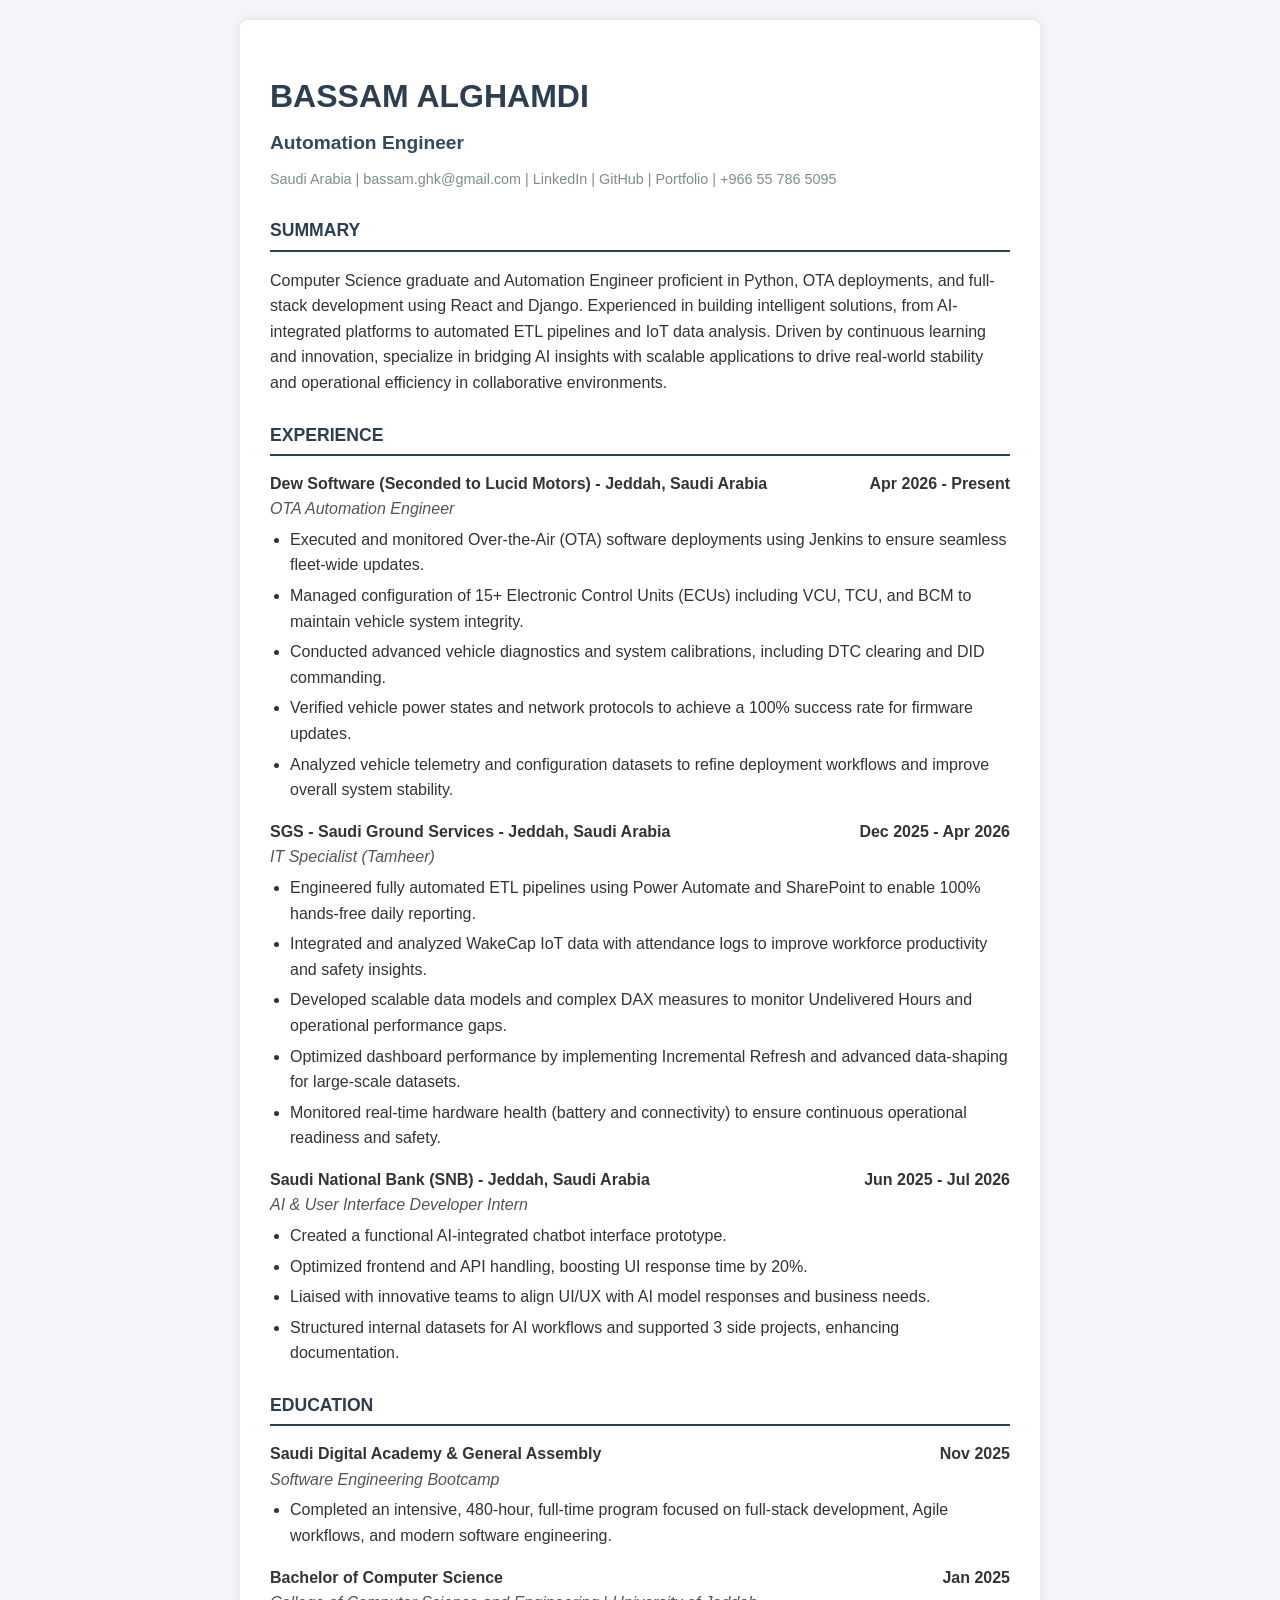
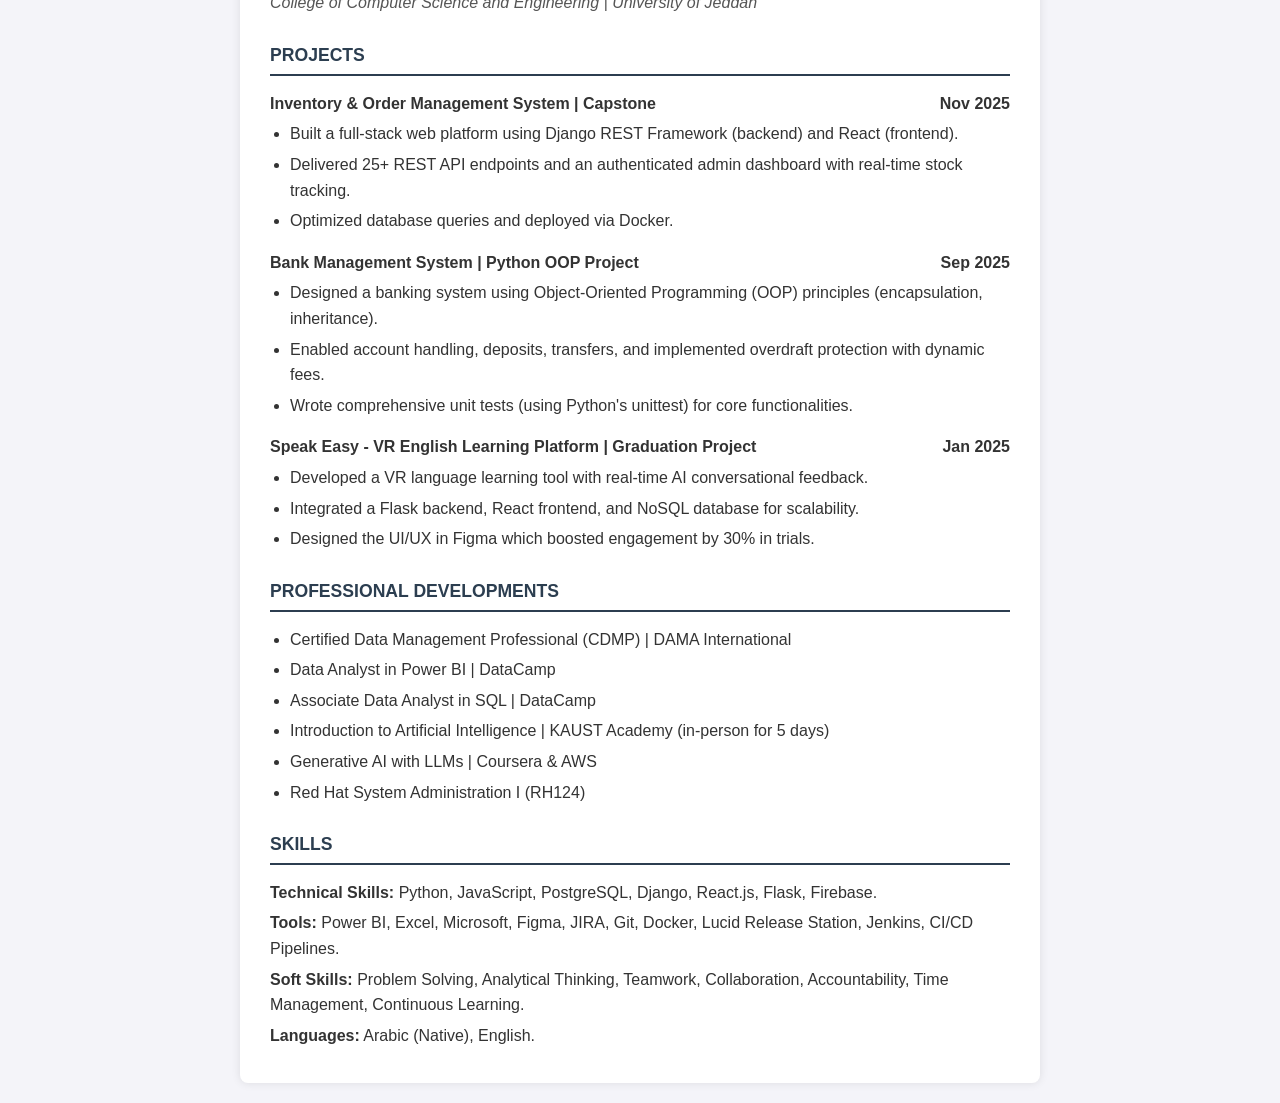
==== index.html @ f6aa9794 "Update index.html" ====
<!DOCTYPE html>
<html lang="en">
<head>
    <meta charset="UTF-8">
    <meta name="viewport" content="width=device-width, initial-scale=1.0">
    <title>Bassam Alghamdi - Resume</title>
    <style>
        body {
            font-family: 'Arial', sans-serif;
            line-height: 1.6;
            color: #333;
            max-width: 800px;
            margin: 0 auto;
            padding: 20px;
            background-color: #f4f4f9;
        }
        .container {
            background: #fff;
            padding: 30px;
            border-radius: 8px;
            box-shadow: 0 0 10px rgba(0, 0, 0, 0.1);
        }
        h1 {
            margin-bottom: 5px;
            color: #2c3e50;
            text-transform: uppercase;
        }
        .subtitle {
            font-size: 1.2em;
            font-weight: bold;
            color: #34495e;
            margin-bottom: 10px;
        }
        .contact-info {
            font-size: 0.9em;
            margin-bottom: 20px;
            color: #7f8c8d;
        }
        .contact-info a {
            color: #2980b9;
            text-decoration: none;
        }
        h2 {
            border-bottom: 2px solid #2c3e50;
            padding-bottom: 5px;
            color: #2c3e50;
            margin-top: 25px;
            font-size: 1.1em;
            text-transform: uppercase;
        }
        .job-title, .edu-title, .project-title {
            font-weight: bold;
            display: flex;
            justify-content: space-between;
            margin-top: 15px;
        }
        .company, .institution {
            font-style: italic;
            color: #555;
        }
        ul {
            margin-top: 5px;
            padding-left: 20px;
        }
        li {
            margin-bottom: 5px;
        }
        .skills-list p {
            margin: 5px 0;
        }
    </style>
</head>
<body>

<div class="container">
    <header>
        <h1>Bassam Alghamdi</h1>
        <div class="subtitle">Automation Engineer</div>
        <div class="contact-info">
            Saudi Arabia | bassam.ghk@gmail.com | LinkedIn | GitHub | Portfolio | +966 55 786 5095
        </div>
    </header>

    <section>
        <h2>Summary</h2>
        <p>Computer Science graduate and Automation Engineer proficient in Python, OTA deployments, and full-stack development using React and Django. Experienced in building intelligent solutions, from AI-integrated platforms to automated ETL pipelines and IoT data analysis. Driven by continuous learning and innovation, specialize in bridging AI insights with scalable applications to drive real-world stability and operational efficiency in collaborative environments.</p>
    </section>

    <section>
        <h2>Experience</h2>
        
        <div class="job-title">
            <span>Dew Software (Seconded to Lucid Motors) - Jeddah, Saudi Arabia</span>
            <span>Apr 2026 - Present</span>
        </div>
        <div class="company">OTA Automation Engineer</div>
        <ul>
            <li>Executed and monitored Over-the-Air (OTA) software deployments using Jenkins to ensure seamless fleet-wide updates.</li>
            <li>Managed configuration of 15+ Electronic Control Units (ECUs) including VCU, TCU, and BCM to maintain vehicle system integrity.</li>
            <li>Conducted advanced vehicle diagnostics and system calibrations, including DTC clearing and DID commanding.</li>
            <li>Verified vehicle power states and network protocols to achieve a 100% success rate for firmware updates.</li>
            <li>Analyzed vehicle telemetry and configuration datasets to refine deployment workflows and improve overall system stability.</li>
        </ul>

        <div class="job-title">
            <span>SGS - Saudi Ground Services - Jeddah, Saudi Arabia</span>
            <span>Dec 2025 - Apr 2026</span>
        </div>
        <div class="company">IT Specialist (Tamheer)</div>
        <ul>
            <li>Engineered fully automated ETL pipelines using Power Automate and SharePoint to enable 100% hands-free daily reporting.</li>
            <li>Integrated and analyzed WakeCap IoT data with attendance logs to improve workforce productivity and safety insights.</li>
            <li>Developed scalable data models and complex DAX measures to monitor Undelivered Hours and operational performance gaps.</li>
            <li>Optimized dashboard performance by implementing Incremental Refresh and advanced data-shaping for large-scale datasets.</li>
            <li>Monitored real-time hardware health (battery and connectivity) to ensure continuous operational readiness and safety.</li>
        </ul>

        <div class="job-title">
            <span>Saudi National Bank (SNB) - Jeddah, Saudi Arabia</span>
            <span>Jun 2025 - Jul 2026</span>
        </div>
        <div class="company">AI & User Interface Developer Intern</div>
        <ul>
            <li>Created a functional AI-integrated chatbot interface prototype.</li>
            <li>Optimized frontend and API handling, boosting UI response time by 20%.</li>
            <li>Liaised with innovative teams to align UI/UX with AI model responses and business needs.</li>
            <li>Structured internal datasets for AI workflows and supported 3 side projects, enhancing documentation.</li>
        </ul>
    </section>

    <section>
        <h2>Education</h2>
        
        <div class="edu-title">
            <span>Saudi Digital Academy & General Assembly</span>
            <span>Nov 2025</span>
        </div>
        <div class="institution">Software Engineering Bootcamp</div>
        <ul>
            <li>Completed an intensive, 480-hour, full-time program focused on full-stack development, Agile workflows, and modern software engineering.</li>
        </ul>

        <div class="edu-title">
            <span>Bachelor of Computer Science</span>
            <span>Jan 2025</span>
        </div>
        <div class="institution">College of Computer Science and Engineering | University of Jeddah</div>
    </section>

    <section>
        <h2>Projects</h2>
        
        <div class="project-title">
            <span>Inventory & Order Management System | Capstone</span>
            <span>Nov 2025</span>
        </div>
        <ul>
            <li>Built a full-stack web platform using Django REST Framework (backend) and React (frontend).</li>
            <li>Delivered 25+ REST API endpoints and an authenticated admin dashboard with real-time stock tracking.</li>
            <li>Optimized database queries and deployed via Docker.</li>
        </ul>

        <div class="project-title">
            <span>Bank Management System | Python OOP Project</span>
            <span>Sep 2025</span>
        </div>
        <ul>
            <li>Designed a banking system using Object-Oriented Programming (OOP) principles (encapsulation, inheritance).</li>
            <li>Enabled account handling, deposits, transfers, and implemented overdraft protection with dynamic fees.</li>
            <li>Wrote comprehensive unit tests (using Python's unittest) for core functionalities.</li>
        </ul>

        <div class="project-title">
            <span>Speak Easy - VR English Learning Platform | Graduation Project</span>
            <span>Jan 2025</span>
        </div>
        <ul>
            <li>Developed a VR language learning tool with real-time AI conversational feedback.</li>
            <li>Integrated a Flask backend, React frontend, and NoSQL database for scalability.</li>
            <li>Designed the UI/UX in Figma which boosted engagement by 30% in trials.</li>
        </ul>
    </section>

    <section>
        <h2>Professional Developments</h2>
        <ul>
            <li>Certified Data Management Professional (CDMP) | DAMA International</li>
            <li>Data Analyst in Power BI | DataCamp</li>
            <li>Associate Data Analyst in SQL | DataCamp</li>
            <li>Introduction to Artificial Intelligence | KAUST Academy (in-person for 5 days)</li>
            <li>Generative AI with LLMs | Coursera & AWS</li>
            <li>Red Hat System Administration I (RH124)</li>
        </ul>
    </section>

    <section class="skills-list">
        <h2>Skills</h2>
        <p><strong>Technical Skills:</strong> Python, JavaScript, PostgreSQL, Django, React.js, Flask, Firebase.</p>
        <p><strong>Tools:</strong> Power BI, Excel, Microsoft, Figma, JIRA, Git, Docker, Lucid Release Station, Jenkins, CI/CD Pipelines.</p>
        <p><strong>Soft Skills:</strong> Problem Solving, Analytical Thinking, Teamwork, Collaboration, Accountability, Time Management, Continuous Learning.</p>
        <p><strong>Languages:</strong> Arabic (Native), English.</p>
    </section>
</div>

</body>
</html>
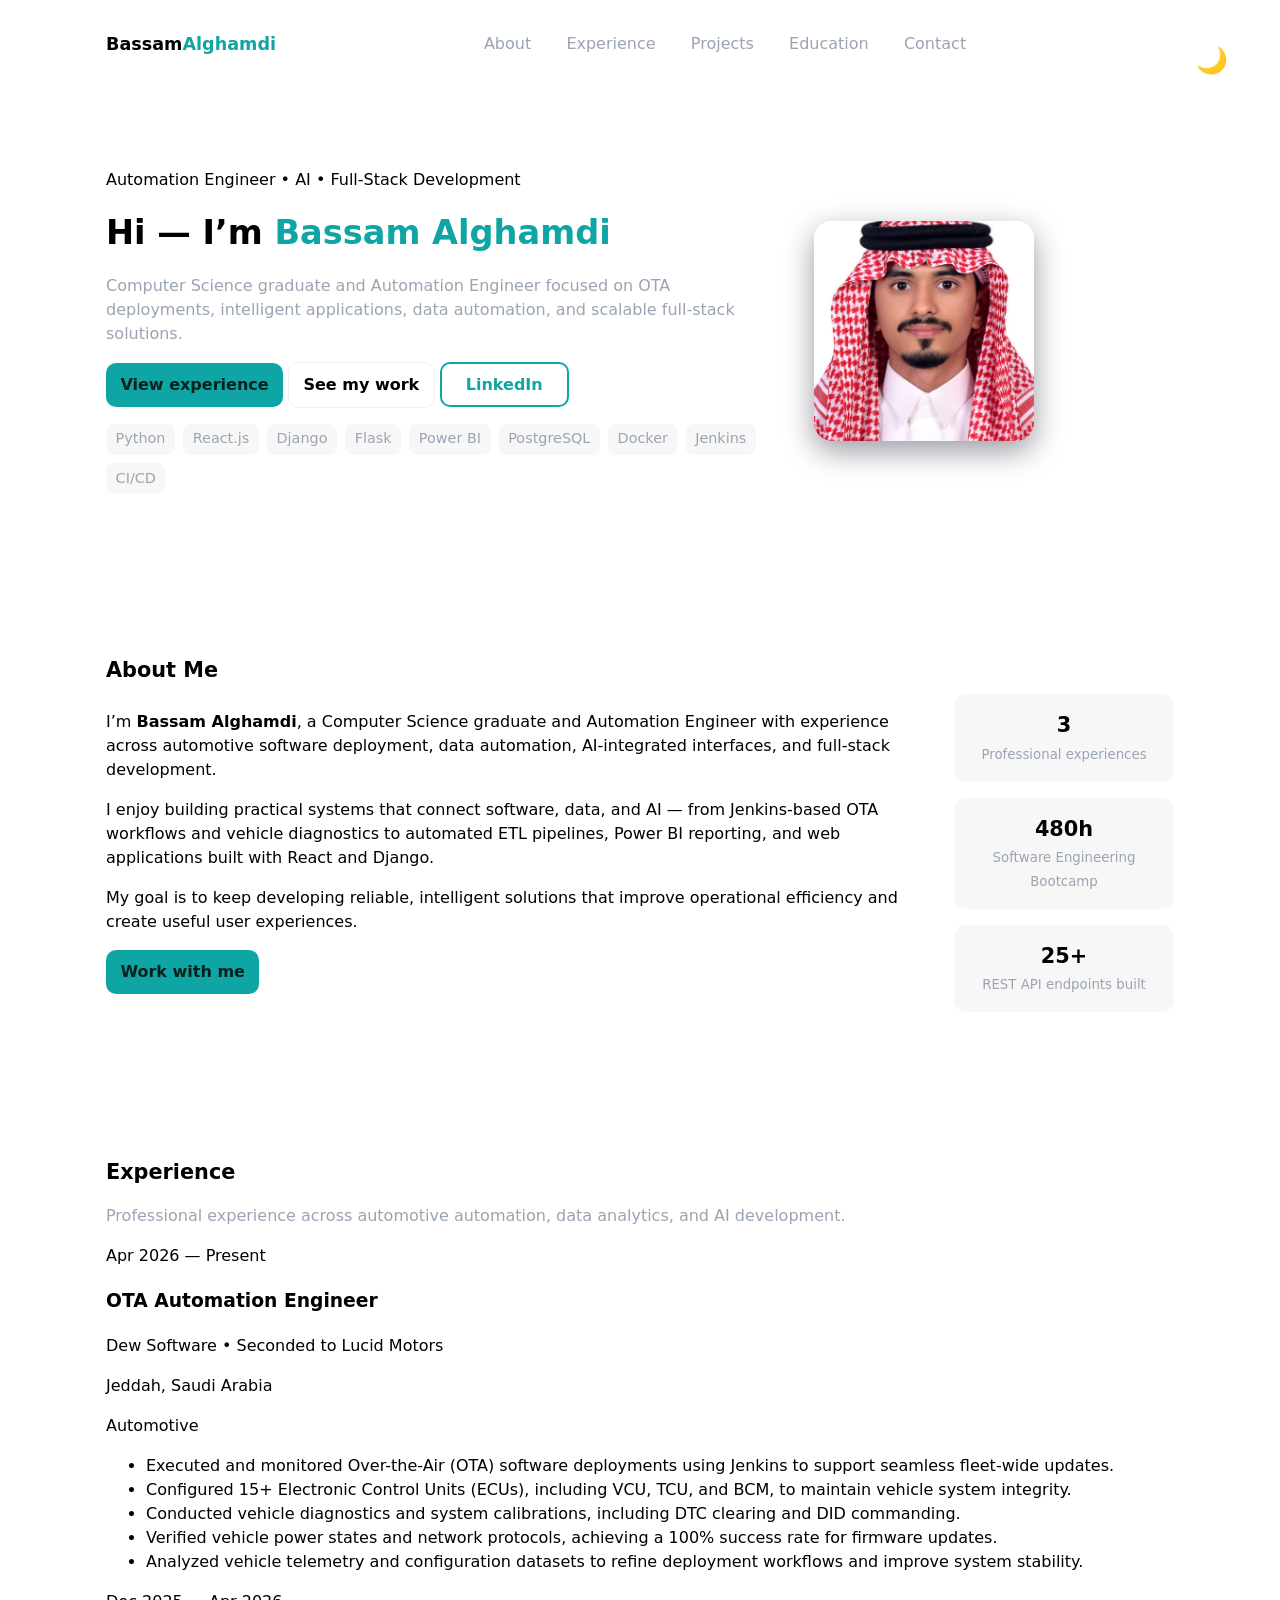
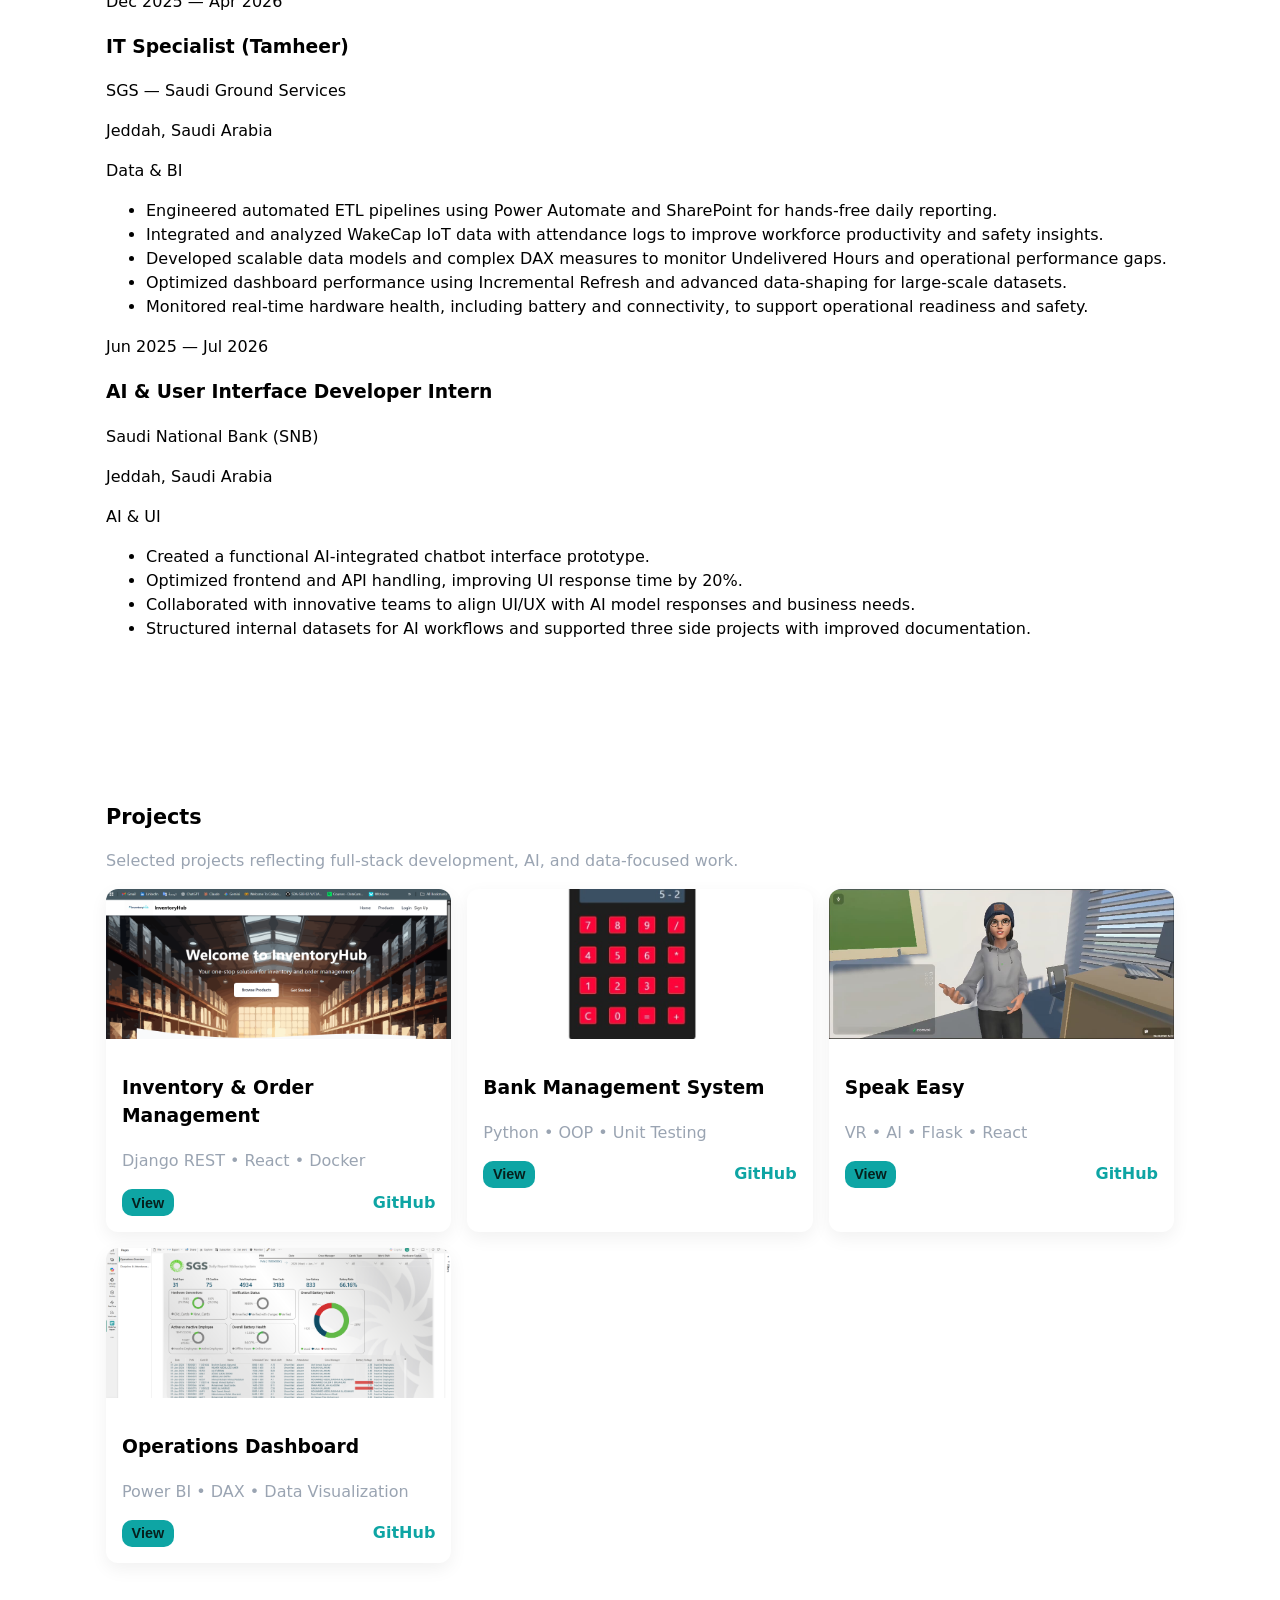
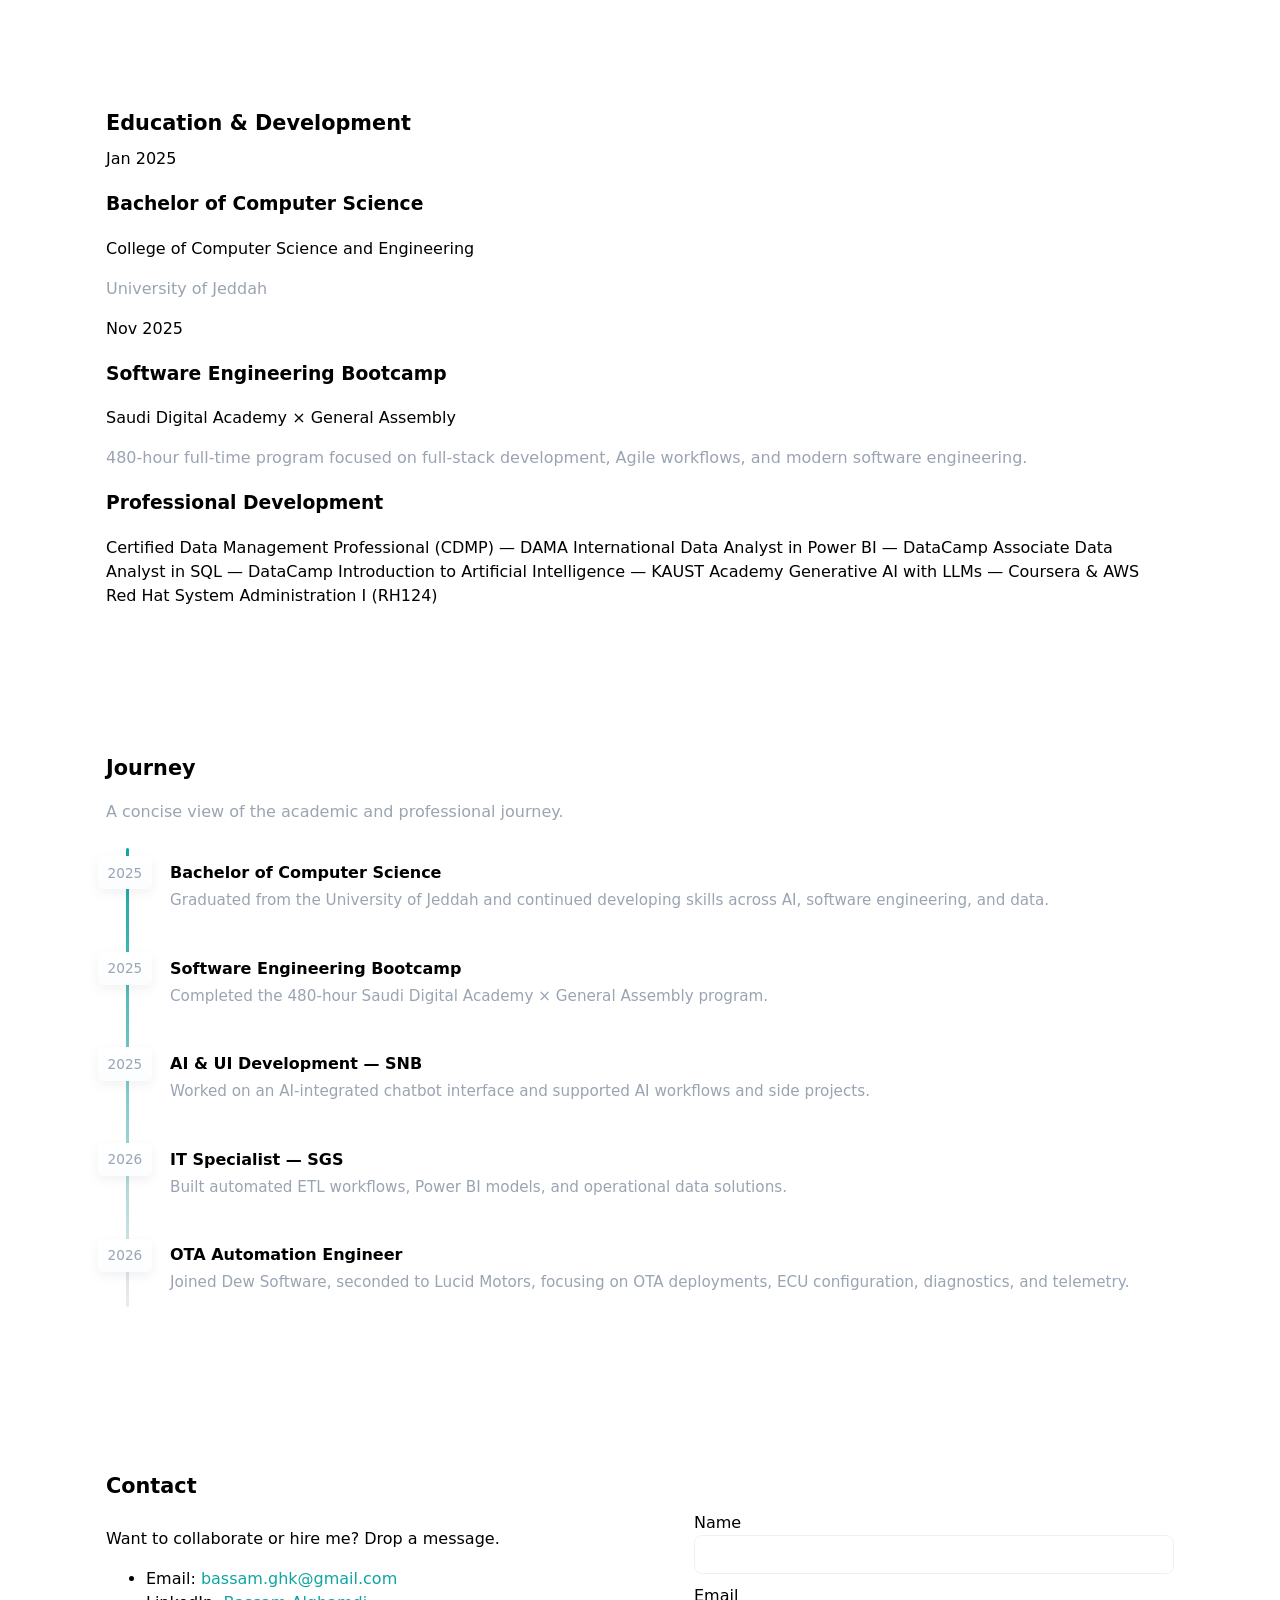
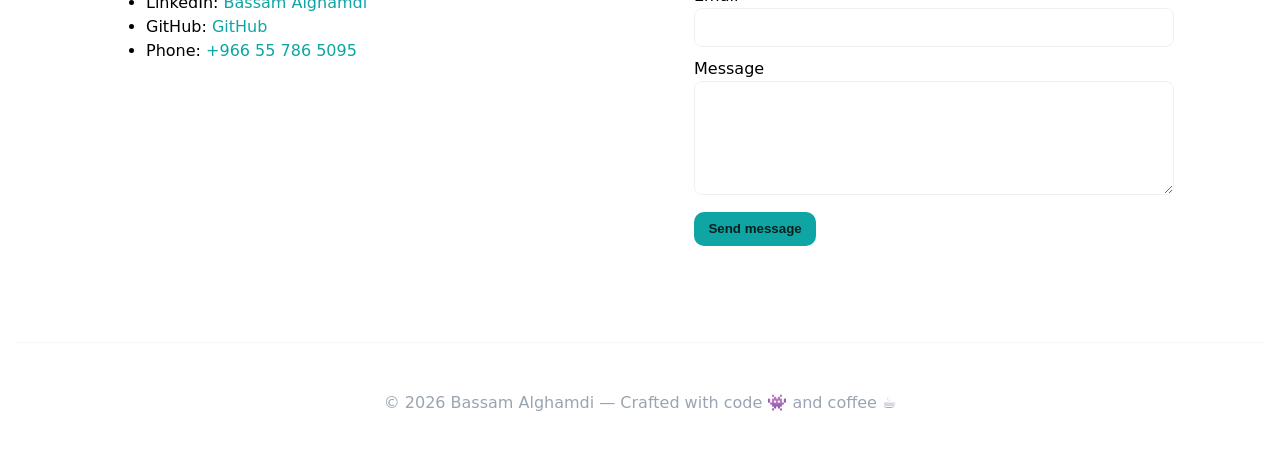
==== commit 105941dc: "Add files via upload" ====
--- a/index.html
+++ b/index.html
@@ -1,206 +1,312 @@
-<!DOCTYPE html>
+<!doctype html>
 <html lang="en">
 <head>
-    <meta charset="UTF-8">
-    <meta name="viewport" content="width=device-width, initial-scale=1.0">
-    <title>Bassam Alghamdi - Resume</title>
-    <style>
-        body {
-            font-family: 'Arial', sans-serif;
-            line-height: 1.6;
-            color: #333;
-            max-width: 800px;
-            margin: 0 auto;
-            padding: 20px;
-            background-color: #f4f4f9;
-        }
-        .container {
-            background: #fff;
-            padding: 30px;
-            border-radius: 8px;
-            box-shadow: 0 0 10px rgba(0, 0, 0, 0.1);
-        }
-        h1 {
-            margin-bottom: 5px;
-            color: #2c3e50;
-            text-transform: uppercase;
-        }
-        .subtitle {
-            font-size: 1.2em;
-            font-weight: bold;
-            color: #34495e;
-            margin-bottom: 10px;
-        }
-        .contact-info {
-            font-size: 0.9em;
-            margin-bottom: 20px;
-            color: #7f8c8d;
-        }
-        .contact-info a {
-            color: #2980b9;
-            text-decoration: none;
-        }
-        h2 {
-            border-bottom: 2px solid #2c3e50;
-            padding-bottom: 5px;
-            color: #2c3e50;
-            margin-top: 25px;
-            font-size: 1.1em;
-            text-transform: uppercase;
-        }
-        .job-title, .edu-title, .project-title {
-            font-weight: bold;
-            display: flex;
-            justify-content: space-between;
-            margin-top: 15px;
-        }
-        .company, .institution {
-            font-style: italic;
-            color: #555;
-        }
-        ul {
-            margin-top: 5px;
-            padding-left: 20px;
-        }
-        li {
-            margin-bottom: 5px;
-        }
-        .skills-list p {
-            margin: 5px 0;
-        }
-    </style>
+    <meta charset="utf-8" />
+    <meta name="viewport" content="width=device-width,initial-scale=1" />
+    <title>Bassam Alghamdi — Automation Engineer Portfolio</title>
+    <meta name="description" content="Portfolio of Bassam Alghamdi — Automation Engineer, AI & software developer." />
+    <link rel="stylesheet" href="./styles/style.css" />
+    <link rel="preconnect" href="https://fonts.gstatic.com" crossorigin>
+    <link href="https://fonts.googleapis.com/css2?family=Inter:wght@300;400;600;700;800&display=swap" rel="stylesheet">
 </head>
-<body>
-
-<div class="container">
-    <header>
-        <h1>Bassam Alghamdi</h1>
-        <div class="subtitle">Automation Engineer</div>
-        <div class="contact-info">
-            Saudi Arabia | bassam.ghk@gmail.com | LinkedIn | GitHub | Portfolio | +966 55 786 5095
+
+<body class="light">
+    <!-- ================= HEADER & NAVIGATION ================= -->
+    <header class="nav">
+        <div class="container nav-inner">
+            <a href="#hero" class="logo">Bassam<span>Alghamdi</span></a>
+            <nav class="nav-links" id="navLinks">
+                <a href="#about">About</a>
+                <a href="#experience">Experience</a>
+                <a href="#projects">Projects</a>
+                <a href="#education">Education</a>
+                <a href="#contact">Contact</a>
+            </nav>
+            <div class="nav-actions">
+                <button id="themeToggle" class="theme-toggle" aria-label="Toggle theme">🌙</button>
+                <button id="menuBtn" class="hamburger" aria-label="Open menu">☰</button>
+            </div>
         </div>
     </header>
 
-    <section>
-        <h2>Summary</h2>
-        <p>Computer Science graduate and Automation Engineer proficient in Python, OTA deployments, and full-stack development using React and Django. Experienced in building intelligent solutions, from AI-integrated platforms to automated ETL pipelines and IoT data analysis. Driven by continuous learning and innovation, specialize in bridging AI insights with scalable applications to drive real-world stability and operational efficiency in collaborative environments.</p>
-    </section>
-
-    <section>
-        <h2>Experience</h2>
-        
-        <div class="job-title">
-            <span>Dew Software (Seconded to Lucid Motors) - Jeddah, Saudi Arabia</span>
-            <span>Apr 2026 - Present</span>
-        </div>
-        <div class="company">OTA Automation Engineer</div>
-        <ul>
-            <li>Executed and monitored Over-the-Air (OTA) software deployments using Jenkins to ensure seamless fleet-wide updates.</li>
-            <li>Managed configuration of 15+ Electronic Control Units (ECUs) including VCU, TCU, and BCM to maintain vehicle system integrity.</li>
-            <li>Conducted advanced vehicle diagnostics and system calibrations, including DTC clearing and DID commanding.</li>
-            <li>Verified vehicle power states and network protocols to achieve a 100% success rate for firmware updates.</li>
-            <li>Analyzed vehicle telemetry and configuration datasets to refine deployment workflows and improve overall system stability.</li>
-        </ul>
-
-        <div class="job-title">
-            <span>SGS - Saudi Ground Services - Jeddah, Saudi Arabia</span>
-            <span>Dec 2025 - Apr 2026</span>
-        </div>
-        <div class="company">IT Specialist (Tamheer)</div>
-        <ul>
-            <li>Engineered fully automated ETL pipelines using Power Automate and SharePoint to enable 100% hands-free daily reporting.</li>
-            <li>Integrated and analyzed WakeCap IoT data with attendance logs to improve workforce productivity and safety insights.</li>
-            <li>Developed scalable data models and complex DAX measures to monitor Undelivered Hours and operational performance gaps.</li>
-            <li>Optimized dashboard performance by implementing Incremental Refresh and advanced data-shaping for large-scale datasets.</li>
-            <li>Monitored real-time hardware health (battery and connectivity) to ensure continuous operational readiness and safety.</li>
-        </ul>
-
-        <div class="job-title">
-            <span>Saudi National Bank (SNB) - Jeddah, Saudi Arabia</span>
-            <span>Jun 2025 - Jul 2026</span>
-        </div>
-        <div class="company">AI & User Interface Developer Intern</div>
-        <ul>
-            <li>Created a functional AI-integrated chatbot interface prototype.</li>
-            <li>Optimized frontend and API handling, boosting UI response time by 20%.</li>
-            <li>Liaised with innovative teams to align UI/UX with AI model responses and business needs.</li>
-            <li>Structured internal datasets for AI workflows and supported 3 side projects, enhancing documentation.</li>
-        </ul>
-    </section>
-
-    <section>
-        <h2>Education</h2>
-        
-        <div class="edu-title">
-            <span>Saudi Digital Academy & General Assembly</span>
-            <span>Nov 2025</span>
-        </div>
-        <div class="institution">Software Engineering Bootcamp</div>
-        <ul>
-            <li>Completed an intensive, 480-hour, full-time program focused on full-stack development, Agile workflows, and modern software engineering.</li>
-        </ul>
-
-        <div class="edu-title">
-            <span>Bachelor of Computer Science</span>
-            <span>Jan 2025</span>
-        </div>
-        <div class="institution">College of Computer Science and Engineering | University of Jeddah</div>
-    </section>
-
-    <section>
-        <h2>Projects</h2>
-        
-        <div class="project-title">
-            <span>Inventory & Order Management System | Capstone</span>
-            <span>Nov 2025</span>
-        </div>
-        <ul>
-            <li>Built a full-stack web platform using Django REST Framework (backend) and React (frontend).</li>
-            <li>Delivered 25+ REST API endpoints and an authenticated admin dashboard with real-time stock tracking.</li>
-            <li>Optimized database queries and deployed via Docker.</li>
-        </ul>
-
-        <div class="project-title">
-            <span>Bank Management System | Python OOP Project</span>
-            <span>Sep 2025</span>
-        </div>
-        <ul>
-            <li>Designed a banking system using Object-Oriented Programming (OOP) principles (encapsulation, inheritance).</li>
-            <li>Enabled account handling, deposits, transfers, and implemented overdraft protection with dynamic fees.</li>
-            <li>Wrote comprehensive unit tests (using Python's unittest) for core functionalities.</li>
-        </ul>
-
-        <div class="project-title">
-            <span>Speak Easy - VR English Learning Platform | Graduation Project</span>
-            <span>Jan 2025</span>
-        </div>
-        <ul>
-            <li>Developed a VR language learning tool with real-time AI conversational feedback.</li>
-            <li>Integrated a Flask backend, React frontend, and NoSQL database for scalability.</li>
-            <li>Designed the UI/UX in Figma which boosted engagement by 30% in trials.</li>
-        </ul>
-    </section>
-
-    <section>
-        <h2>Professional Developments</h2>
-        <ul>
-            <li>Certified Data Management Professional (CDMP) | DAMA International</li>
-            <li>Data Analyst in Power BI | DataCamp</li>
-            <li>Associate Data Analyst in SQL | DataCamp</li>
-            <li>Introduction to Artificial Intelligence | KAUST Academy (in-person for 5 days)</li>
-            <li>Generative AI with LLMs | Coursera & AWS</li>
-            <li>Red Hat System Administration I (RH124)</li>
-        </ul>
-    </section>
-
-    <section class="skills-list">
-        <h2>Skills</h2>
-        <p><strong>Technical Skills:</strong> Python, JavaScript, PostgreSQL, Django, React.js, Flask, Firebase.</p>
-        <p><strong>Tools:</strong> Power BI, Excel, Microsoft, Figma, JIRA, Git, Docker, Lucid Release Station, Jenkins, CI/CD Pipelines.</p>
-        <p><strong>Soft Skills:</strong> Problem Solving, Analytical Thinking, Teamwork, Collaboration, Accountability, Time Management, Continuous Learning.</p>
-        <p><strong>Languages:</strong> Arabic (Native), English.</p>
-    </section>
-</div>
-
+    <!-- ================= HERO SECTION ================= -->
+    <section id="hero" class="hero">
+        <div class="container hero-grid">
+            <div class="hero-text">
+                <p class="eyebrow">Automation Engineer • AI • Full-Stack Development</p>
+                <h1>Hi — I’m <span class="accent">Bassam Alghamdi</span></h1>
+                <p class="lead">Computer Science graduate and Automation Engineer focused on OTA deployments, intelligent applications, data automation, and scalable full-stack solutions.</p>
+                <div class="hero-ctas">
+                    <a class="btn" href="#experience">View experience</a>
+                    <a class="btn ghost" href="#projects">See my work</a>
+                    <a href="https://www.linkedin.com/in/bassam-alghamdi-k/" target="_blank" rel="noopener" class="linkedin-btn">LinkedIn</a>
+                </div>
+                <ul class="skills">
+                    <li>Python</li>
+                    <li>React.js</li>
+                    <li>Django</li>
+                    <li>Flask</li>
+                    <li>Power BI</li>
+                    <li>PostgreSQL</li>
+                    <li>Docker</li>
+                    <li>Jenkins</li>
+                    <li>CI/CD</li>
+                </ul>
+            </div>
+            <div class="hero-visual" aria-hidden="true">
+                <div class="card floating">
+                    <img src="./assets/profile-placeholder.jpg" alt="Bassam Alghamdi profile placeholder">
+                </div>
+            </div>
+        </div>
+    </section>
+
+    <!-- ================= ABOUT SECTION ================= -->
+    <section id="about" class="section about">
+        <div class="container">
+            <h2 class="section-title">About Me</h2>
+            <div class="about-grid">
+                <div>
+                    <p>
+                        I’m <strong>Bassam Alghamdi</strong>, a Computer Science graduate and Automation Engineer with experience across automotive software deployment, data automation, AI-integrated interfaces, and full-stack development.
+                    </p>
+                    <p>
+                        I enjoy building practical systems that connect software, data, and AI — from Jenkins-based OTA workflows and vehicle diagnostics to automated ETL pipelines, Power BI reporting, and web applications built with React and Django.
+                    </p>
+                    <p>
+                        My goal is to keep developing reliable, intelligent solutions that improve operational efficiency and create useful user experiences.
+                    </p>
+                    <a class="btn" href="#contact">Work with me</a>
+                </div>
+                <div class="about-stats">
+                    <div class="stat"><span>3</span><small>Professional experiences</small></div>
+                    <div class="stat"><span>480h</span><small>Software Engineering Bootcamp</small></div>
+                    <div class="stat"><span>25+</span><small>REST API endpoints built</small></div>
+                </div>
+            </div>
+        </div>
+    </section>
+
+    <!-- ================= EXPERIENCE SECTION ================= -->
+    <section id="experience" class="section experience">
+        <div class="container">
+            <h2 class="section-title">Experience</h2>
+            <p class="muted">Professional experience across automotive automation, data analytics, and AI development.</p>
+
+            <div class="experience-list">
+                <article class="experience-card">
+                    <div class="experience-date">Apr 2026 — Present</div>
+                    <div class="experience-content">
+                        <div class="experience-heading">
+                            <div>
+                                <h3>OTA Automation Engineer</h3>
+                                <p class="company">Dew Software <span>• Seconded to Lucid Motors</span></p>
+                                <p class="location">Jeddah, Saudi Arabia</p>
+                            </div>
+                            <span class="experience-tag">Automotive</span>
+                        </div>
+                        <ul>
+                            <li>Executed and monitored Over-the-Air (OTA) software deployments using Jenkins to support seamless fleet-wide updates.</li>
+                            <li>Configured 15+ Electronic Control Units (ECUs), including VCU, TCU, and BCM, to maintain vehicle system integrity.</li>
+                            <li>Conducted vehicle diagnostics and system calibrations, including DTC clearing and DID commanding.</li>
+                            <li>Verified vehicle power states and network protocols, achieving a 100% success rate for firmware updates.</li>
+                            <li>Analyzed vehicle telemetry and configuration datasets to refine deployment workflows and improve system stability.</li>
+                        </ul>
+                    </div>
+                </article>
+
+                <article class="experience-card">
+                    <div class="experience-date">Dec 2025 — Apr 2026</div>
+                    <div class="experience-content">
+                        <div class="experience-heading">
+                            <div>
+                                <h3>IT Specialist (Tamheer)</h3>
+                                <p class="company">SGS — Saudi Ground Services</p>
+                                <p class="location">Jeddah, Saudi Arabia</p>
+                            </div>
+                            <span class="experience-tag">Data & BI</span>
+                        </div>
+                        <ul>
+                            <li>Engineered automated ETL pipelines using Power Automate and SharePoint for hands-free daily reporting.</li>
+                            <li>Integrated and analyzed WakeCap IoT data with attendance logs to improve workforce productivity and safety insights.</li>
+                            <li>Developed scalable data models and complex DAX measures to monitor Undelivered Hours and operational performance gaps.</li>
+                            <li>Optimized dashboard performance using Incremental Refresh and advanced data-shaping for large-scale datasets.</li>
+                            <li>Monitored real-time hardware health, including battery and connectivity, to support operational readiness and safety.</li>
+                        </ul>
+                    </div>
+                </article>
+
+                <article class="experience-card">
+                    <div class="experience-date">Jun 2025 — Jul 2026</div>
+                    <div class="experience-content">
+                        <div class="experience-heading">
+                            <div>
+                                <h3>AI & User Interface Developer Intern</h3>
+                                <p class="company">Saudi National Bank (SNB)</p>
+                                <p class="location">Jeddah, Saudi Arabia</p>
+                            </div>
+                            <span class="experience-tag">AI & UI</span>
+                        </div>
+                        <ul>
+                            <li>Created a functional AI-integrated chatbot interface prototype.</li>
+                            <li>Optimized frontend and API handling, improving UI response time by 20%.</li>
+                            <li>Collaborated with innovative teams to align UI/UX with AI model responses and business needs.</li>
+                            <li>Structured internal datasets for AI workflows and supported three side projects with improved documentation.</li>
+                        </ul>
+                    </div>
+                </article>
+            </div>
+        </div>
+    </section>
+
+    <!-- ================= PROJECTS SECTION ================= -->
+    <section id="projects" class="section projects">
+        <div class="container">
+            <h2 class="section-title">Projects</h2>
+            <p class="muted">Selected projects reflecting full-stack development, AI, and data-focused work.</p>
+
+            <div class="projects-grid">
+                <article class="project-card" data-title="Inventory & Order Management System" data-desc="A full-stack web platform built with Django REST Framework and React. It includes 25+ REST API endpoints, an authenticated admin dashboard, real-time stock tracking, optimized database queries, and Docker deployment.">
+                    <img src="./assets/InventoryHub.png" alt="Inventory and Order Management System">
+                    <div class="project-body">
+                        <h3>Inventory & Order Management</h3>
+                        <p class="muted">Django REST • React • Docker</p>
+                        <div class="project-actions">
+                            <button class="btn small viewBtn">View</button>
+                            <a class="link" href="https://github.com/YuTaX9/Order-and-Inventory-Management-System-backend" target="_blank" rel="noopener">GitHub</a>
+                        </div>
+                    </div>
+                </article>
+
+                <article class="project-card" data-title="Bank Management System" data-desc="A Python Object-Oriented Programming project implementing account handling, deposits, transfers, overdraft protection with dynamic fees, and comprehensive unit tests using Python unittest.">
+                    <img src="./assets/project2.jpg" alt="Bank Management System">
+                    <div class="project-body">
+                        <h3>Bank Management System</h3>
+                        <p class="muted">Python • OOP • Unit Testing</p>
+                        <div class="project-actions">
+                            <button class="btn small viewBtn">View</button>
+                            <a class="link" href="https://github.com/YuTaX9" target="_blank" rel="noopener">GitHub</a>
+                        </div>
+                    </div>
+                </article>
+
+                <article class="project-card" data-title="Speak Easy — VR English Learning Platform" data-desc="A VR language-learning tool with real-time AI conversational feedback, built with a Flask backend, React frontend, and NoSQL database. The UI/UX was designed in Figma and trials reported a 30% engagement improvement.">
+                    <img src="./assets/project3.jpg" alt="Speak Easy VR English Learning Platform">
+                    <div class="project-body">
+                        <h3>Speak Easy</h3>
+                        <p class="muted">VR • AI • Flask • React</p>
+                        <div class="project-actions">
+                            <button class="btn small viewBtn">View</button>
+                            <a class="link" href="https://github.com/YuTaX9/graduation-project" target="_blank" rel="noopener">GitHub</a>
+                        </div>
+                    </div>
+                </article>
+
+                <article class="project-card" data-title="Power BI Operations Dashboard" data-desc="A Power BI data-visualization project focused on operational reporting and interactive KPIs. It complements the dashboard and data-modeling experience described in the professional profile.">
+                    <img src="./assets/Operations_Overview.png" alt="Power BI Operations Dashboard">
+                    <div class="project-body">
+                        <h3>Operations Dashboard</h3>
+                        <p class="muted">Power BI • DAX • Data Visualization</p>
+                        <div class="project-actions">
+                            <button class="btn small viewBtn">View</button>
+                            <a class="link" href="https://github.com/YuTaX9/Dashboards" target="_blank" rel="noopener">GitHub</a>
+                        </div>
+                    </div>
+                </article>
+            </div>
+        </div>
+    </section>
+
+    <!-- ================= EDUCATION & PROFESSIONAL DEVELOPMENT ================= -->
+    <section id="education" class="section education">
+        <div class="container">
+            <h2 class="section-title">Education & Development</h2>
+            <div class="education-grid">
+                <article class="info-card">
+                    <span class="info-date">Jan 2025</span>
+                    <h3>Bachelor of Computer Science</h3>
+                    <p class="company">College of Computer Science and Engineering</p>
+                    <p class="muted">University of Jeddah</p>
+                </article>
+                <article class="info-card">
+                    <span class="info-date">Nov 2025</span>
+                    <h3>Software Engineering Bootcamp</h3>
+                    <p class="company">Saudi Digital Academy × General Assembly</p>
+                    <p class="muted">480-hour full-time program focused on full-stack development, Agile workflows, and modern software engineering.</p>
+                </article>
+            </div>
+
+            <div class="certifications">
+                <h3>Professional Development</h3>
+                <div class="cert-list">
+                    <span>Certified Data Management Professional (CDMP) — DAMA International</span>
+                    <span>Data Analyst in Power BI — DataCamp</span>
+                    <span>Associate Data Analyst in SQL — DataCamp</span>
+                    <span>Introduction to Artificial Intelligence — KAUST Academy</span>
+                    <span>Generative AI with LLMs — Coursera & AWS</span>
+                    <span>Red Hat System Administration I (RH124)</span>
+                </div>
+            </div>
+        </div>
+    </section>
+
+    <!-- ================= TIMELINE ================= -->
+    <section id="timeline" class="section timeline">
+        <div class="container">
+            <h2 class="section-title">Journey</h2>
+            <p class="muted">A concise view of the academic and professional journey.</p>
+            <ol class="timeline-list">
+                <li class="timeline-item" data-year="2025"><h3>Bachelor of Computer Science</h3><p>Graduated from the University of Jeddah and continued developing skills across AI, software engineering, and data.</p></li>
+                <li class="timeline-item" data-year="2025"><h3>Software Engineering Bootcamp</h3><p>Completed the 480-hour Saudi Digital Academy × General Assembly program.</p></li>
+                <li class="timeline-item" data-year="2025"><h3>AI & UI Development — SNB</h3><p>Worked on an AI-integrated chatbot interface and supported AI workflows and side projects.</p></li>
+                <li class="timeline-item" data-year="2026"><h3>IT Specialist — SGS</h3><p>Built automated ETL workflows, Power BI models, and operational data solutions.</p></li>
+                <li class="timeline-item" data-year="2026"><h3>OTA Automation Engineer</h3><p>Joined Dew Software, seconded to Lucid Motors, focusing on OTA deployments, ECU configuration, diagnostics, and telemetry.</p></li>
+            </ol>
+        </div>
+    </section>
+
+    <!-- ================= PROJECT MODAL ================= -->
+    <div id="projectModal" class="modal" role="dialog" aria-modal="true" aria-hidden="true">
+        <div class="modal-content">
+            <button id="closeModal" class="modal-close" aria-label="Close">✕</button>
+            <h3 id="modalTitle">Project Title</h3>
+            <p id="modalDesc">Project description goes here.</p>
+        </div>
+    </div>
+
+    <!-- ================= CONTACT SECTION ================= -->
+    <section id="contact" class="section contact">
+        <div class="container">
+            <h2 class="section-title">Contact</h2>
+            <div class="contact-grid">
+                <div class="contact-info">
+                    <p>Want to collaborate or hire me? Drop a message.</p>
+                    <ul class="contact-list">
+                        <li>Email: <a href="mailto:bassam.ghk@gmail.com">bassam.ghk@gmail.com</a></li>
+                        <li>LinkedIn: <a href="https://www.linkedin.com/in/bassam-alghamdi-k/" target="_blank" rel="noopener">Bassam Alghamdi</a></li>
+                        <li>GitHub: <a href="https://github.com/YuTaX9" target="_blank" rel="noopener">GitHub</a></li>
+                        <li>Phone: <a href="tel:+966557865095">+966 55 786 5095</a></li>
+                    </ul>
+                </div>
+                <form id="contactForm" class="contact-form" method="POST" action="https://getform.io/f/anlnkpna">
+                    <label><span>Name</span><input type="text" name="name" id="name" required minlength="2"></label>
+                    <label><span>Email</span><input type="email" name="email" id="email" required></label>
+                    <label><span>Message</span><textarea name="message" id="message" rows="6" required minlength="10"></textarea></label>
+                    <div class="form-row">
+                        <button type="submit" class="btn">Send message</button>
+                        <div id="formStatus" class="muted"></div>
+                    </div>
+                </form>
+            </div>
+        </div>
+    </section>
+
+    <footer class="footer">
+        <div class="container">
+            <p>© <span id="year"></span> Bassam Alghamdi — Crafted with code 👾 and coffee ☕</p>
+        </div>
+    </footer>
+
+    <script src="./scripts/app.js"></script>
 </body>
 </html>
--- a/styles/style.css
+++ b/styles/style.css
@@ -0,0 +1,565 @@
+/* ================= GLOBAL STYLES ================= */
+:root {
+  --bg: #0f1724; /* dark bg for dark mode */
+  --surface: #0b1220;
+  --muted: #9fb29a;
+  --accent: #6ee7b7;
+  --glass: rgba(255, 255, 255, 0.04);
+  --card: #0b1220;
+  --light-bg: #f6f8fb;
+  --light-surface: #ffffff;
+  --text-dark: #dbeafe;
+  --fw-regular: 400;
+  --fw-strong: 700;
+  font-family: "Inter", system-ui, -apple-system, "Segoe UI", Roboto,
+    "Helvetica Neue", Arial;
+}
+
+/* Base layout */
+* {
+  box-sizing: border-box;
+}
+html {
+  scroll-behavior: smooth;
+}
+body {
+  margin: 0;
+  background: var(--light-bg);
+  color: var(--text-dark);
+  -webkit-font-smoothing: antialiased;
+  -moz-osx-font-smoothing: grayscale;
+  font-family: system-ui, sans-serif;
+  transition: background 0.3s, color 0.3s;
+  font-size: 16px;
+  line-height: 1.5;
+  height: 100%;
+  padding: 0 1rem;
+}
+
+/* theme light/dark */
+body.light {
+  background: var(--bg-light);
+  color: var(--text-light);
+  --muted: #9aa4b2;
+  --surface: var(--light-surface);
+  --accent: #0ea5a4;
+  --glass: rgba(2, 6, 23, 0.03);
+  --card: linear-gradient(180deg, #fff, #fbfdff);
+}
+body.dark {
+  background: linear-gradient(180deg, #041221, #071726);
+  color: #dbeafe;
+  --muted: #9aa4b2;
+  --accent: #6ee7b7;
+  --card: linear-gradient(180deg, #071021, #091827);
+}
+
+.theme-toggle {
+  position: fixed;
+  font-size: 1.6rem;
+  background: none;
+  border: none;
+  cursor: pointer;
+  transition: transform 0.3s ease, color 0.3s ease;
+  margin-left: 1rem;
+}
+
+.theme-toggle:hover {
+  transform: rotate(20deg);
+  color: var(--accent);
+}
+
+/* container */
+.container {
+  max-width: 1100px;
+  margin: 0 auto;
+  padding: 1rem;
+}
+
+/* ================= NAVBAR ================= */
+.nav {
+  position: sticky;
+  top: 0;
+  z-index: 90;
+  background: transparent;
+  padding: 0.6rem 0;
+}
+.nav-inner {
+  display: flex;
+  align-items: center;
+  justify-content: space-between;
+}
+.logo {
+  font-weight: 800;
+  text-decoration: none;
+  font-size: 1.1rem;
+  color: inherit;
+}
+.logo span {
+  color: var(--accent);
+}
+.nav-links {
+  display: flex;
+  gap: 1rem;
+}
+.nav-links a {
+  text-decoration: none;
+  color: var(--muted);
+  padding: 0.4rem 0.6rem;
+  border-radius: 6px;
+  transition: background 0.2s;
+}
+.nav-links a:hover {
+  background: var(--glass);
+  color: var(--text-dark);
+}
+
+/* hamburger for mobile */
+.hamburger {
+  display: none;
+  background: transparent;
+  border: 0;
+  font-size: 1.2rem;
+}
+
+/* ================= HERO SECTION ================= */
+.hero {
+  padding: 3rem 0;
+}
+.hero-grid {
+  display: grid;
+  grid-template-columns: 1fr 360px;
+  gap: 2rem;
+  align-items: center;
+}
+.hero-text h1 {
+  font-size: 2.1rem;
+  margin: 0.2rem 0;
+}
+.lead {
+  color: var(--muted);
+  margin-bottom: 1rem;
+}
+.btn {
+  display: inline-block;
+  padding: 0.6rem 0.9rem;
+  border-radius: 10px;
+  background: var(--accent);
+  color: #06201d;
+  text-decoration: none;
+  font-weight: 700;
+  border: 0;
+  cursor: pointer;
+}
+.btn.ghost {
+  background: transparent;
+  border: 1px solid rgba(0, 0, 0, 0.06);
+  color: inherit;
+}
+.btn.small {
+  padding: 0.35rem 0.6rem;
+  font-size: 0.9rem;
+}
+.linkedin-btn {
+  padding: 0.7rem 1.5rem;
+  border: 2px solid var(--accent);
+  background: transparent;
+  color: var(--accent);
+  font-weight: 600;
+  border-radius: 10px;
+  transition: all 0.3s ease;
+}
+
+.linkedin-btn:hover {
+  background: var(--accent);
+  color: #fff;
+  transform: translateY(-2px);
+}
+
+.accent {
+  color: var(--accent);
+}
+.skills {
+  list-style: none;
+  padding: 0;
+  margin-top: 1rem;
+  display: flex;
+  gap: 0.5rem;
+  flex-wrap: wrap;
+}
+.skills li {
+  background: var(--glass);
+  padding: 0.3rem 0.6rem;
+  border-radius: 8px;
+  color: var(--muted);
+  font-size: 0.9rem;
+}
+
+/* hero visual */
+.hero-visual .card {
+  width: 220px;
+  height: 220px;
+  background: var(--card);
+  border-radius: 18px;
+  display: flex;
+  align-items: center;
+  justify-content: center;
+  overflow: hidden;
+  box-shadow: 0 10px 30px rgba(2, 6, 23, 0.4);
+}
+.hero-visual img {
+  max-width: 100%;
+  height: auto;
+  border-radius: 0.5rem;
+}
+.floating {
+  animation: float 4s ease-in-out infinite;
+}
+@keyframes float {
+  0% {
+    transform: translateY(0);
+  }
+  50% {
+    transform: translateY(-12px);
+  }
+  100% {
+    transform: translateY(0);
+  }
+}
+
+/* sections */
+.section {
+  padding: 3rem 0;
+}
+.section-title {
+  font-size: 1.3rem;
+  margin-bottom: 0.5rem;
+}
+.muted {
+  color: var(--muted);
+}
+
+/* ================= ABOUT SECTION ================= */
+.about-grid {
+  display: grid;
+  grid-template-columns: 1fr 220px;
+  gap: 2rem;
+  align-items: start;
+}
+.about-stats {
+  display: flex;
+  flex-direction: column;
+  gap: 1rem;
+}
+.stat {
+  background: var(--glass);
+  padding: 1rem;
+  border-radius: 12px;
+  text-align: center;
+}
+.stat span {
+  display: block;
+  font-weight: 800;
+  font-size: 1.3rem;
+}
+.stat small {
+  color: var(--muted);
+}
+
+/* ================= PROJECTS SECTION ================= */
+.projects-grid {
+  display: grid;
+  grid-template-columns: repeat(3, 1fr);
+  gap: 1rem;
+  margin-top: 1rem;
+}
+.project-card {
+  background: var(--surface);
+  border-radius: 12px;
+  overflow: hidden;
+  cursor: pointer;
+  transition: transform 0.25s, box-shadow 0.25s;
+  box-shadow: 0 6px 18px rgba(2, 6, 23, 0.06);
+}
+.project-card:hover {
+  transform: translateY(-6px) scale(1.02);
+  box-shadow: 0 20px 40px rgba(2, 6, 23, 0.15);
+}
+.project-card img {
+  width: 100%;
+  height: 150px;
+  object-fit: cover;
+  display: block;
+}
+.project-body {
+  padding: 1rem;
+}
+.project-actions {
+  display: flex;
+  justify-content: space-between;
+  align-items: center;
+  gap: 0.5rem;
+}
+
+/* ================= MODAL ================= */
+.modal {
+  position: fixed;
+  inset: 0;
+  display: flex;
+  align-items: center;
+  justify-content: center;
+  background: rgba(2, 6, 23, 0.6);
+  opacity: 0;
+  pointer-events: none;
+  transition: opacity 0.2s;
+}
+.modal[aria-hidden="false"] {
+  opacity: 1;
+  pointer-events: auto;
+  z-index: 1;
+}
+.modal-content {
+  background: var(--card);
+  padding: 1.5rem;
+  border-radius: 12px;
+  max-width: 600px;
+  width: 95%;
+  position: relative;
+  text-align: center;
+}
+.modal-close {
+  position: absolute;
+  right: 10px;
+  top: 10px;
+  border: 0;
+  background: transparent;
+  font-size: 1.1rem;
+  cursor: pointer;
+}
+
+/* Resume button small tweak (focus + spacing) */
+#resumeBtn {
+  margin-left: 0.6rem;
+}
+
+/* Timeline styles */
+.timeline-list {
+  list-style: none;
+  padding: 0;
+  margin: 1.5rem 0 0;
+  position: relative;
+}
+
+/* vertical center line */
+.timeline-list::before {
+  content: "";
+  position: absolute;
+  left: 20px;
+  top: 0;
+  bottom: 0;
+  width: 3px;
+  background: linear-gradient(180deg, var(--accent), rgba(0, 0, 0, 0.08));
+  border-radius: 2px;
+  transform-origin: left top;
+}
+
+/* item */
+.timeline-item {
+  position: relative;
+  padding: 0.8rem 1rem 0.8rem 64px;
+  margin-bottom: 1.2rem;
+  background: transparent;
+  border-radius: 8px;
+  opacity: 0;
+  transform: translateY(12px);
+  transition: opacity 0.45s ease, transform 0.45s ease;
+}
+
+/* year badge (left) */
+.timeline-item::before {
+  content: attr(data-year);
+  position: absolute;
+  left: -8px;
+  top: 8px;
+  background: var(--card);
+  color: var(--muted);
+  border-radius: 6px;
+  padding: 0.4rem 0.6rem;
+  font-size: 0.85rem;
+  box-shadow: 0 4px 12px rgba(2, 6, 23, 0.06);
+}
+
+/* when in view */
+.timeline-item.in-view {
+  opacity: 1;
+  transform: translateY(0);
+}
+
+/* timeline item heading & paragraph */
+.timeline-item h3 {
+  margin: 0 0 0.25rem;
+  font-size: 1rem;
+}
+.timeline-item p {
+  margin: 0;
+  color: var(--muted);
+  font-size: 0.95rem;
+}
+
+/* ================= CONTACT SECTION ================= */
+.contact-grid {
+  display: grid;
+  grid-template-columns: 1fr 480px;
+  gap: 2rem;
+  align-items: start;
+}
+.contact-form label {
+  display: block;
+  margin-bottom: 0.6rem;
+}
+.contact-form input,
+.contact-form textarea {
+  width: 100%;
+  padding: 0.7rem;
+  border-radius: 8px;
+  border: 1px solid rgba(2, 6, 23, 0.06);
+  background: transparent;
+}
+.form-row {
+  display: flex;
+  align-items: center;
+  gap: 1rem;
+}
+
+/* Style all links */
+a {
+  color: var(--accent);
+  text-decoration: none;
+  transition: color 0.3s, text-decoration 0.3s; /* smooth hover effect */
+}
+
+a:hover {
+  color: #f59e0b;
+}
+
+.nav-links a {
+  color: var(--muted);
+  border-radius: 6px;
+  padding: 0.4rem 0.6rem;
+  transition: background 0.2s, color 0.2s;
+}
+
+.nav-links a:hover {
+  background: var(--glass);
+  color: var(--accent); /* changes color on hover */
+}
+
+.project-actions .link {
+  color: var(--accent);
+  font-weight: 600;
+  text-decoration: none;
+  transition: color 0.3s, transform 0.2s;
+}
+
+.project-actions .link:hover {
+  color: #fbbf24;
+  transform: translateY(-2px); /* small hover movement */
+}
+
+/* ================= FOOTER ================= */
+.footer {
+  padding: 1rem 0;
+  margin-top: 2rem;
+  text-align: center;
+  color: var(--muted);
+  border-top: 1px solid rgba(0, 0, 0, 0.03);
+}
+
+/* responsive */
+/* Responsive: move line to left and tighten spacing on small screens */
+@media (max-width: 700px) {
+  .timeline-list::before {
+    left: 12px;
+  }
+  .timeline-item {
+    padding-left: 56px;
+  }
+  .timeline-item::before {
+    left: -8px;
+    font-size: 0.8rem;
+    padding: 0.35rem 0.5rem;
+  }
+}
+
+@media (max-width: 900px) {
+  .hero-grid {
+    grid-template-columns: 1fr;
+    gap: 1.5rem;
+  }
+  .projects-grid {
+    grid-template-columns: repeat(2, 1fr);
+  }
+  .about-grid {
+    grid-template-columns: 1fr;
+  }
+  .contact-grid {
+    grid-template-columns: 1fr;
+  }
+  .hamburger {
+    display: inline-block;
+    border-radius: 1rem;
+  }
+  .nav-links {
+    display: none;
+    position: absolute;
+    top: 64px;
+    right: 12px;
+    background: var(--surface);
+    padding: 1rem;
+    border-radius: 10px;
+    flex-direction: column;
+  }
+  .nav-links.show {
+    display: flex;
+  }
+}
+@media (max-width: 600px) {
+  .projects-grid {
+    grid-template-columns: 1fr;
+  }
+}
+
+/* References for CSS */
+
+/* MDN — CSS Variables
+   https://developer.mozilla.org/en-US/docs/Web/CSS/Using_CSS_custom_properties
+   → Learned how to use custom properties like --accent and --bg for colors. */
+
+/* CSS Tricks — Flexbox Guide
+   https://css-tricks.com/snippets/css/a-guide-to-flexbox/
+   → Useful for understanding display: flex, gap, and alignment. */
+
+/* CSS Tricks — Grid Guide
+   https://css-tricks.com/snippets/css/complete-guide-grid/
+   → Learned how to build grid layouts for projects and about sections. */
+
+/* MDN — Media Queries
+   https://developer.mozilla.org/en-US/docs/Web/CSS/Media_Queries/Using_media_queries
+   → Learned how to make the website responsive on different screen sizes. */
+
+/* MDN — CSS Transitions & Animations
+   https://developer.mozilla.org/en-US/docs/Web/CSS/CSS_Transitions/Using_CSS_transitions
+   → Used for hover effects and floating animation on elements. */
+
+/* Coolors — Color Palette Generator
+   https://coolors.co/ 
+   → Helped me choose and organize the website’s color palette. */
+
+/* CSS Styling Buttons
+   https://www.w3schools.com/css/css3_buttons.asp
+  → helped me how can i padding the buttons */
+
+/* Note: In addition to the mentioned sources,
+   I also used code and ideas from my previous projects stored on my device (HTML, CSS, JS).
+   These projects were never published before, but they helped me speed up the work
+   and reuse some parts I had tried earlier.*/
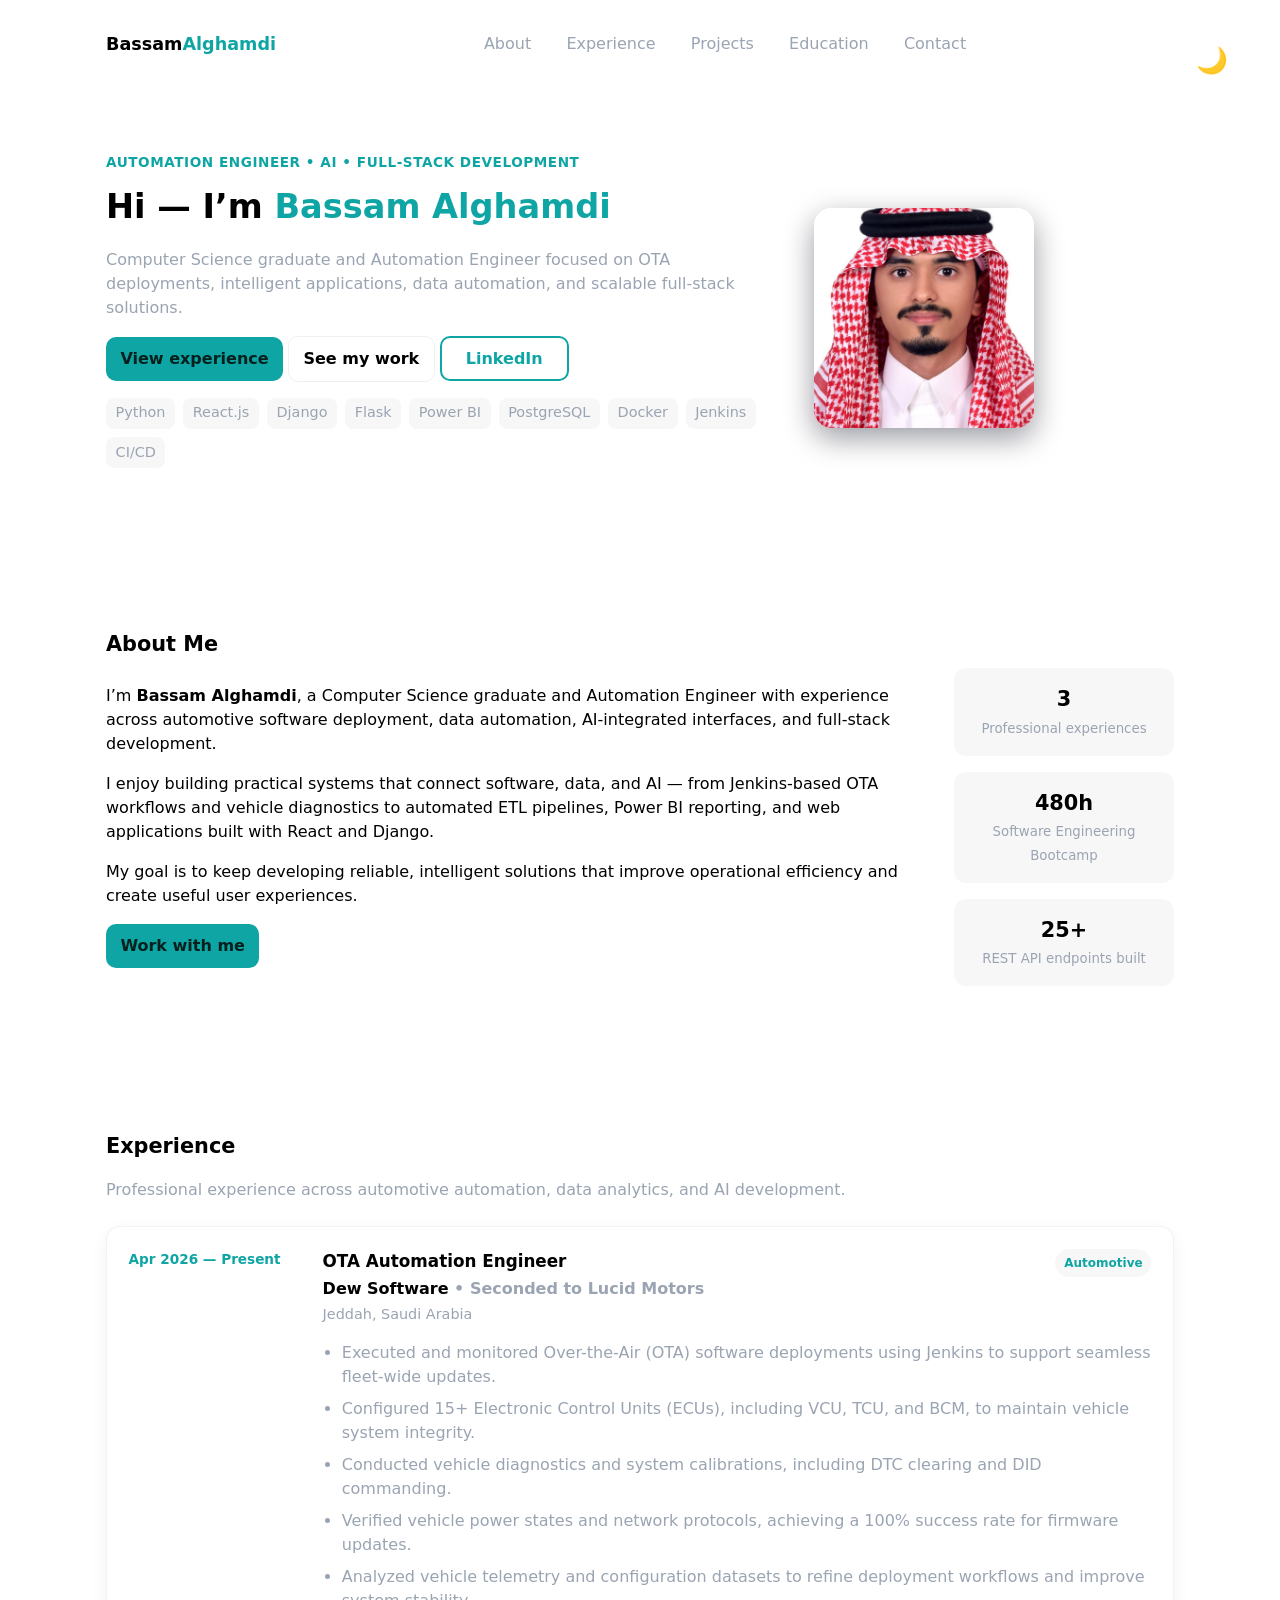
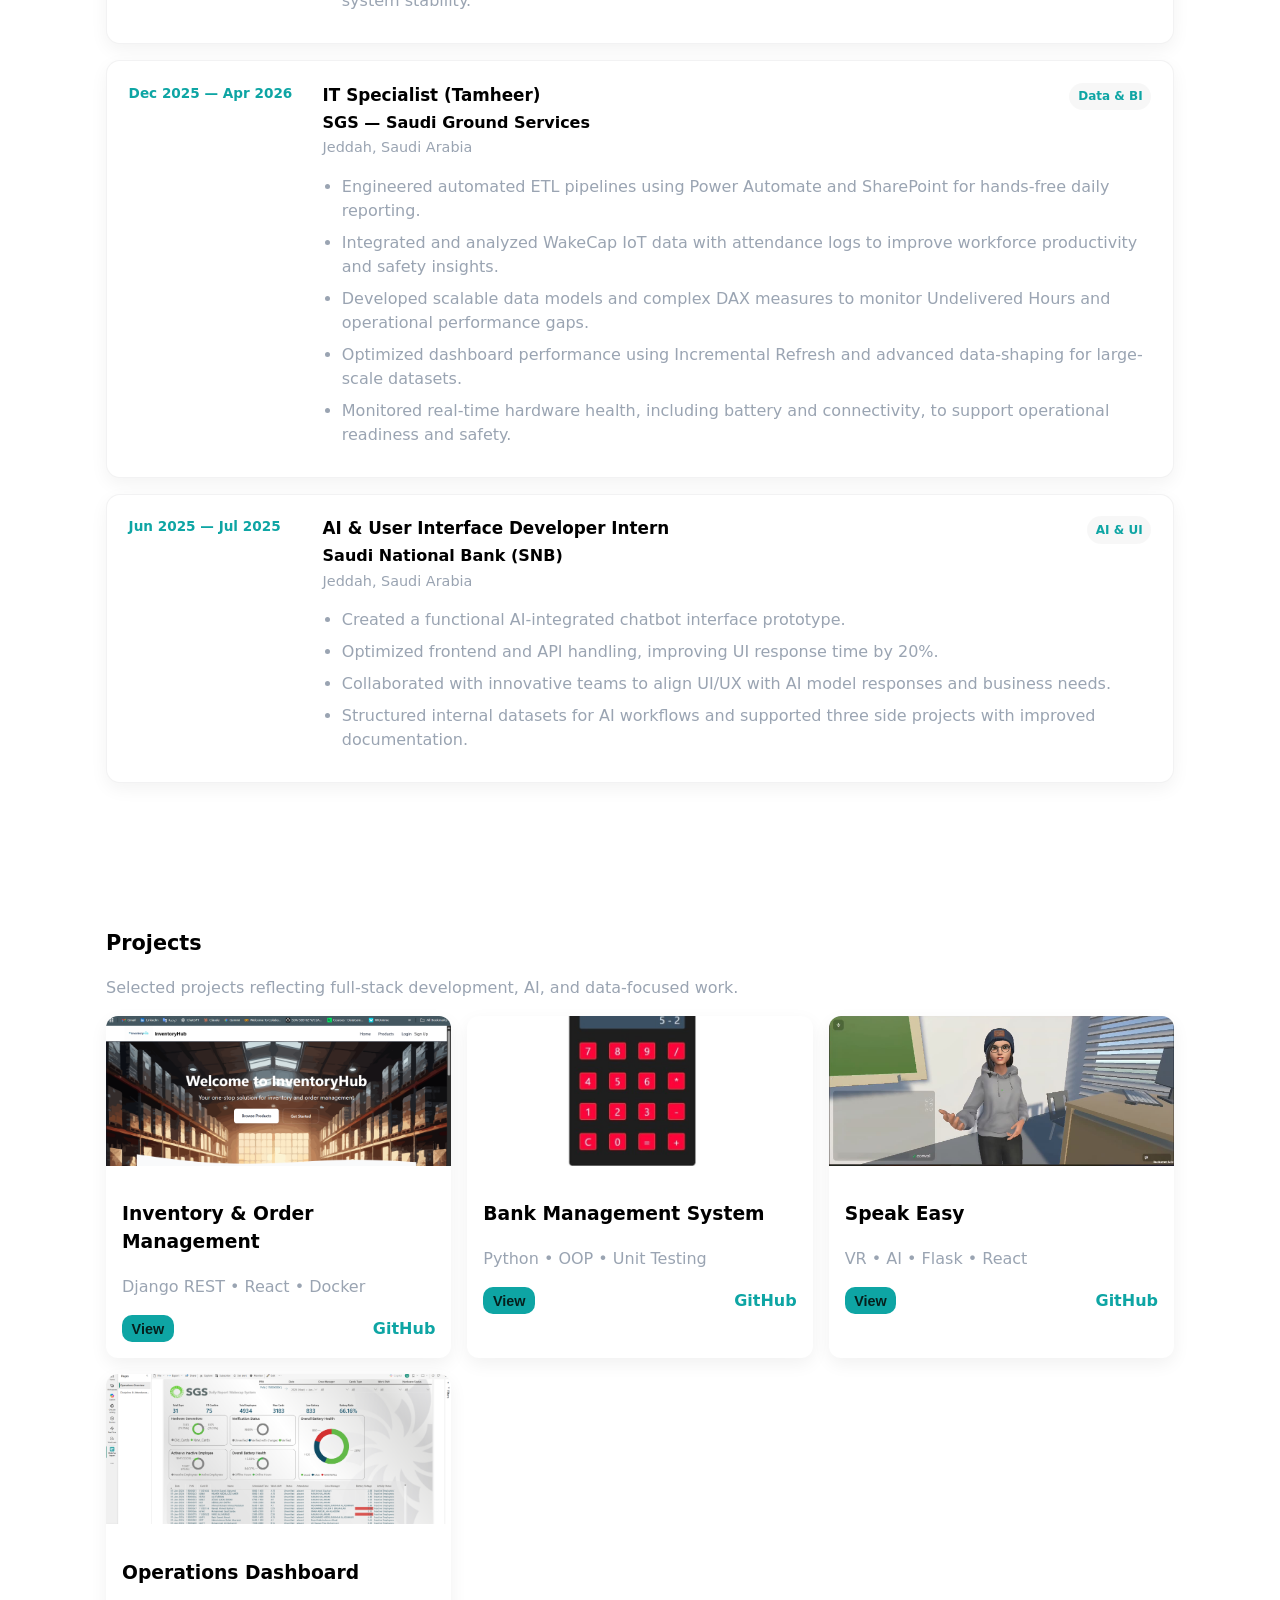
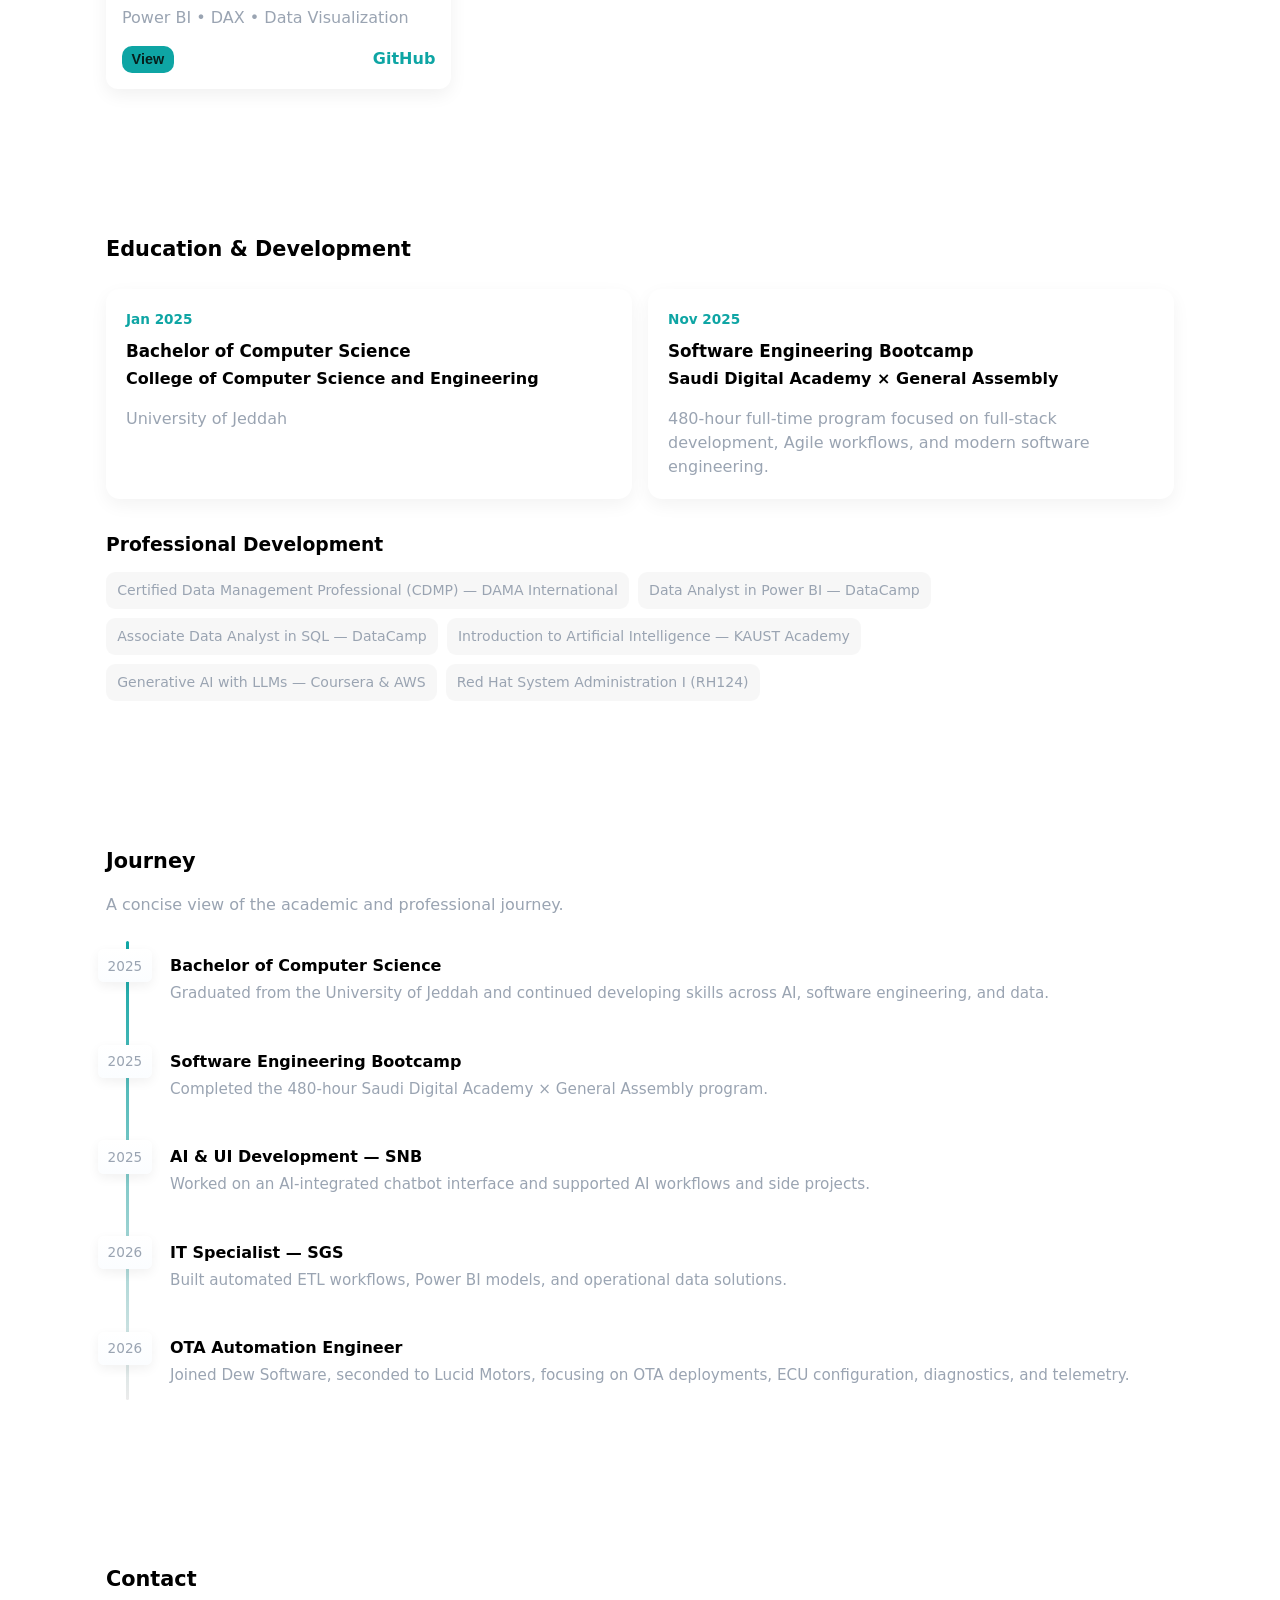
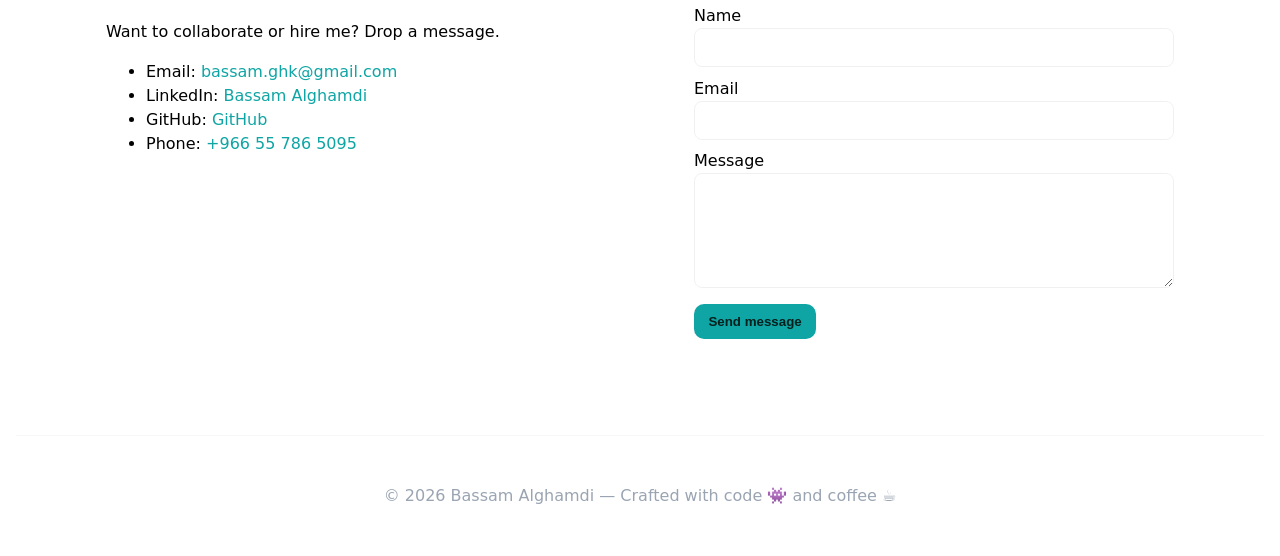
==== commit 6fb04ca1: "Fix experience date in index.html" ====
--- a/index.html
+++ b/index.html
@@ -137,7 +137,7 @@
                 </article>
 
                 <article class="experience-card">
-                    <div class="experience-date">Jun 2025 — Jul 2026</div>
+                    <div class="experience-date">Jun 2025 — Jul 2025</div>
                     <div class="experience-content">
                         <div class="experience-heading">
                             <div>
--- a/styles/style.css
+++ b/styles/style.css
@@ -563,3 +563,153 @@
    I also used code and ideas from my previous projects stored on my device (HTML, CSS, JS).
    These projects were never published before, but they helped me speed up the work
    and reuse some parts I had tried earlier.*/
+
+/* ================= UPDATED PORTFOLIO COMPONENTS ================= */
+.eyebrow {
+  color: var(--accent);
+  font-size: 0.85rem;
+  font-weight: 700;
+  letter-spacing: 0.04em;
+  text-transform: uppercase;
+  margin: 0 0 0.6rem;
+}
+
+.experience-list {
+  display: grid;
+  gap: 1rem;
+  margin-top: 1.5rem;
+}
+
+.experience-card {
+  display: grid;
+  grid-template-columns: 170px 1fr;
+  gap: 1.5rem;
+  padding: 1.35rem;
+  background: var(--surface);
+  border: 1px solid rgba(2, 6, 23, 0.05);
+  border-radius: 14px;
+  box-shadow: 0 6px 18px rgba(2, 6, 23, 0.05);
+  transition: transform 0.25s, box-shadow 0.25s;
+}
+
+.experience-card:hover,
+.info-card:hover {
+  transform: translateY(-4px);
+  box-shadow: 0 16px 32px rgba(2, 6, 23, 0.10);
+}
+
+.experience-date,
+.info-date {
+  color: var(--accent);
+  font-size: 0.85rem;
+  font-weight: 700;
+}
+
+.experience-heading {
+  display: flex;
+  justify-content: space-between;
+  gap: 1rem;
+  align-items: flex-start;
+}
+
+.experience-heading h3,
+.info-card h3 {
+  margin: 0;
+  font-size: 1.05rem;
+}
+
+.company {
+  margin: 0.2rem 0 0;
+  font-weight: 600;
+}
+
+.company span,
+.location,
+.experience-content li {
+  color: var(--muted);
+}
+
+.location {
+  margin: 0.15rem 0 0;
+  font-size: 0.9rem;
+}
+
+.experience-tag {
+  white-space: nowrap;
+  padding: 0.3rem 0.55rem;
+  border-radius: 999px;
+  background: var(--glass);
+  color: var(--accent);
+  font-size: 0.75rem;
+  font-weight: 700;
+}
+
+.experience-content ul {
+  margin: 1rem 0 0;
+  padding-left: 1.2rem;
+}
+
+.experience-content li {
+  margin-bottom: 0.5rem;
+}
+
+.education-grid {
+  display: grid;
+  grid-template-columns: repeat(2, 1fr);
+  gap: 1rem;
+  margin-top: 1.5rem;
+}
+
+.info-card {
+  background: var(--surface);
+  border-radius: 14px;
+  padding: 1.25rem;
+  box-shadow: 0 6px 18px rgba(2, 6, 23, 0.05);
+  transition: transform 0.25s, box-shadow 0.25s;
+}
+
+.info-card .info-date {
+  display: block;
+  margin-bottom: 0.55rem;
+}
+
+.info-card p:last-child {
+  margin-bottom: 0;
+}
+
+.certifications {
+  margin-top: 2rem;
+}
+
+.certifications h3 {
+  margin-bottom: 0.8rem;
+}
+
+.cert-list {
+  display: flex;
+  flex-wrap: wrap;
+  gap: 0.55rem;
+}
+
+.cert-list span {
+  background: var(--glass);
+  color: var(--muted);
+  padding: 0.5rem 0.7rem;
+  border-radius: 9px;
+  font-size: 0.88rem;
+}
+
+@media (max-width: 700px) {
+  .experience-card {
+    grid-template-columns: 1fr;
+    gap: 0.7rem;
+  }
+
+  .experience-heading {
+    flex-direction: column;
+  }
+
+  .education-grid {
+    grid-template-columns: 1fr;
+  }
+}
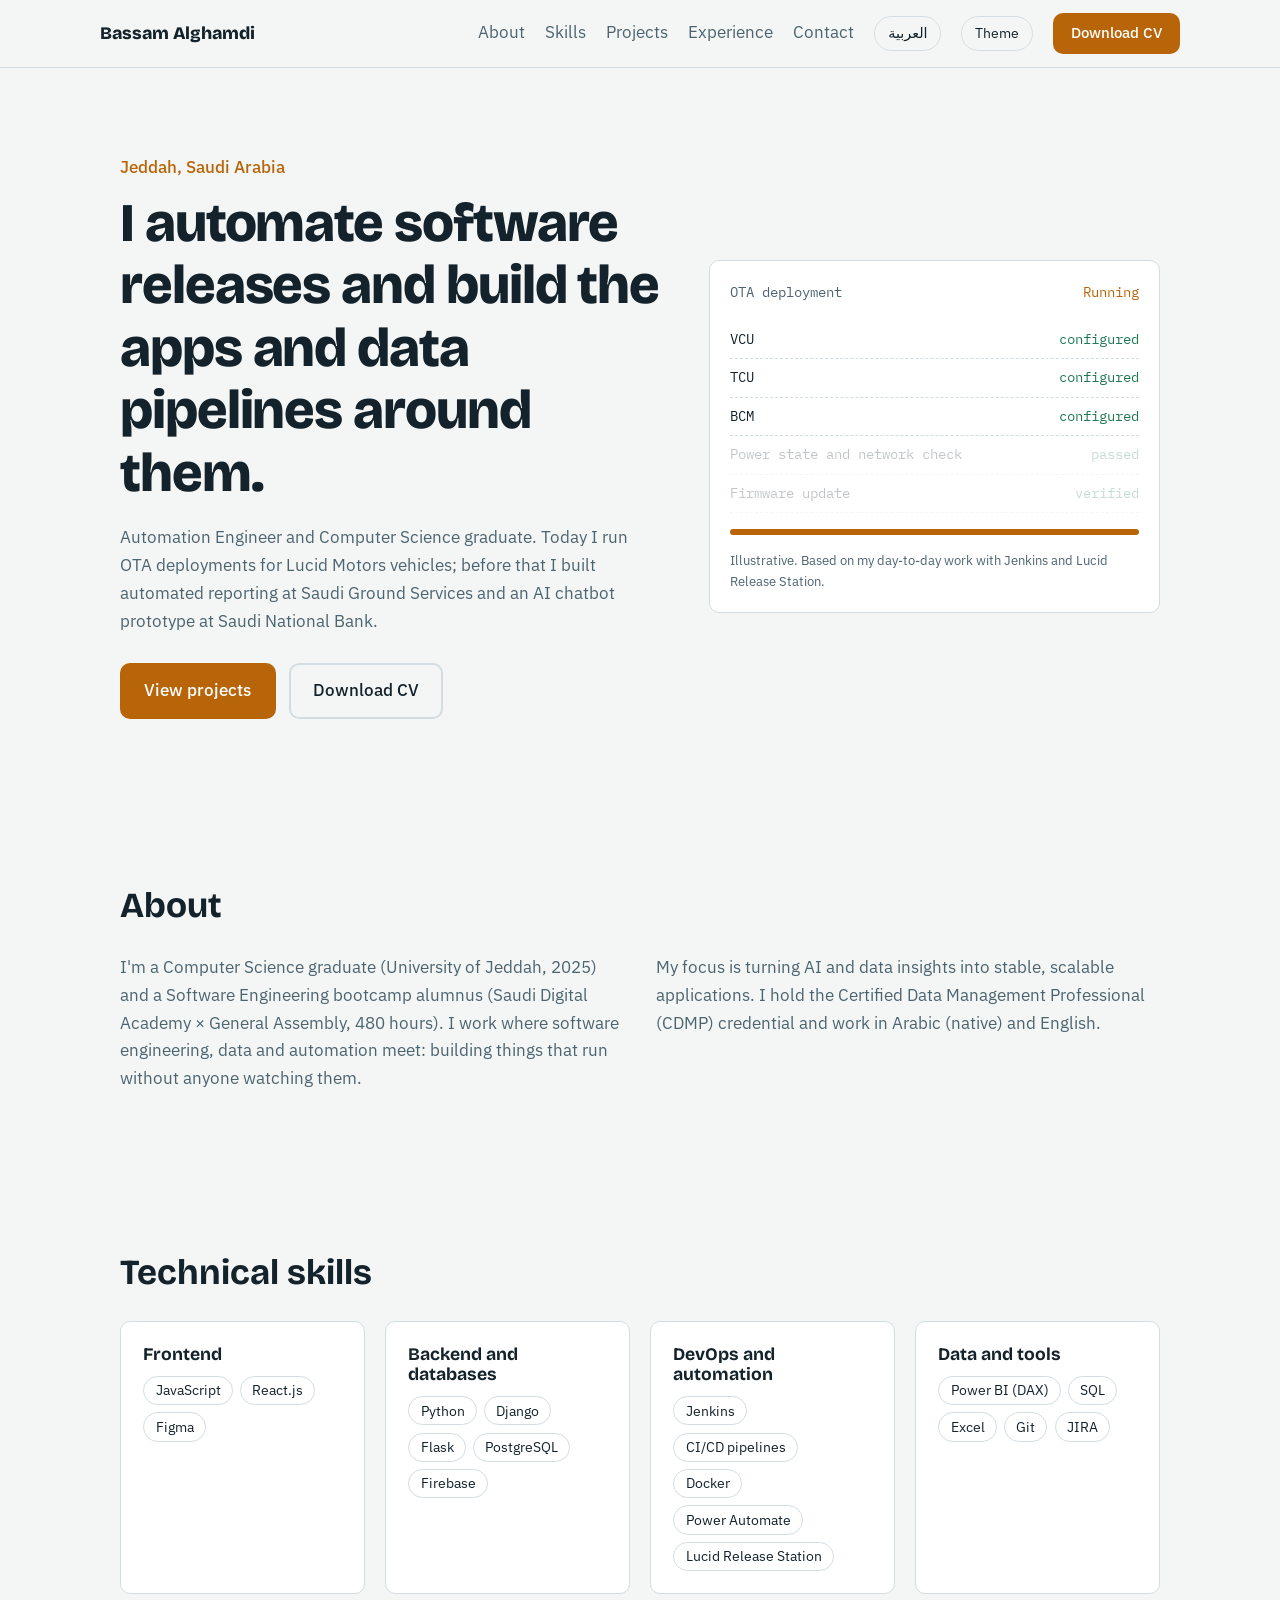
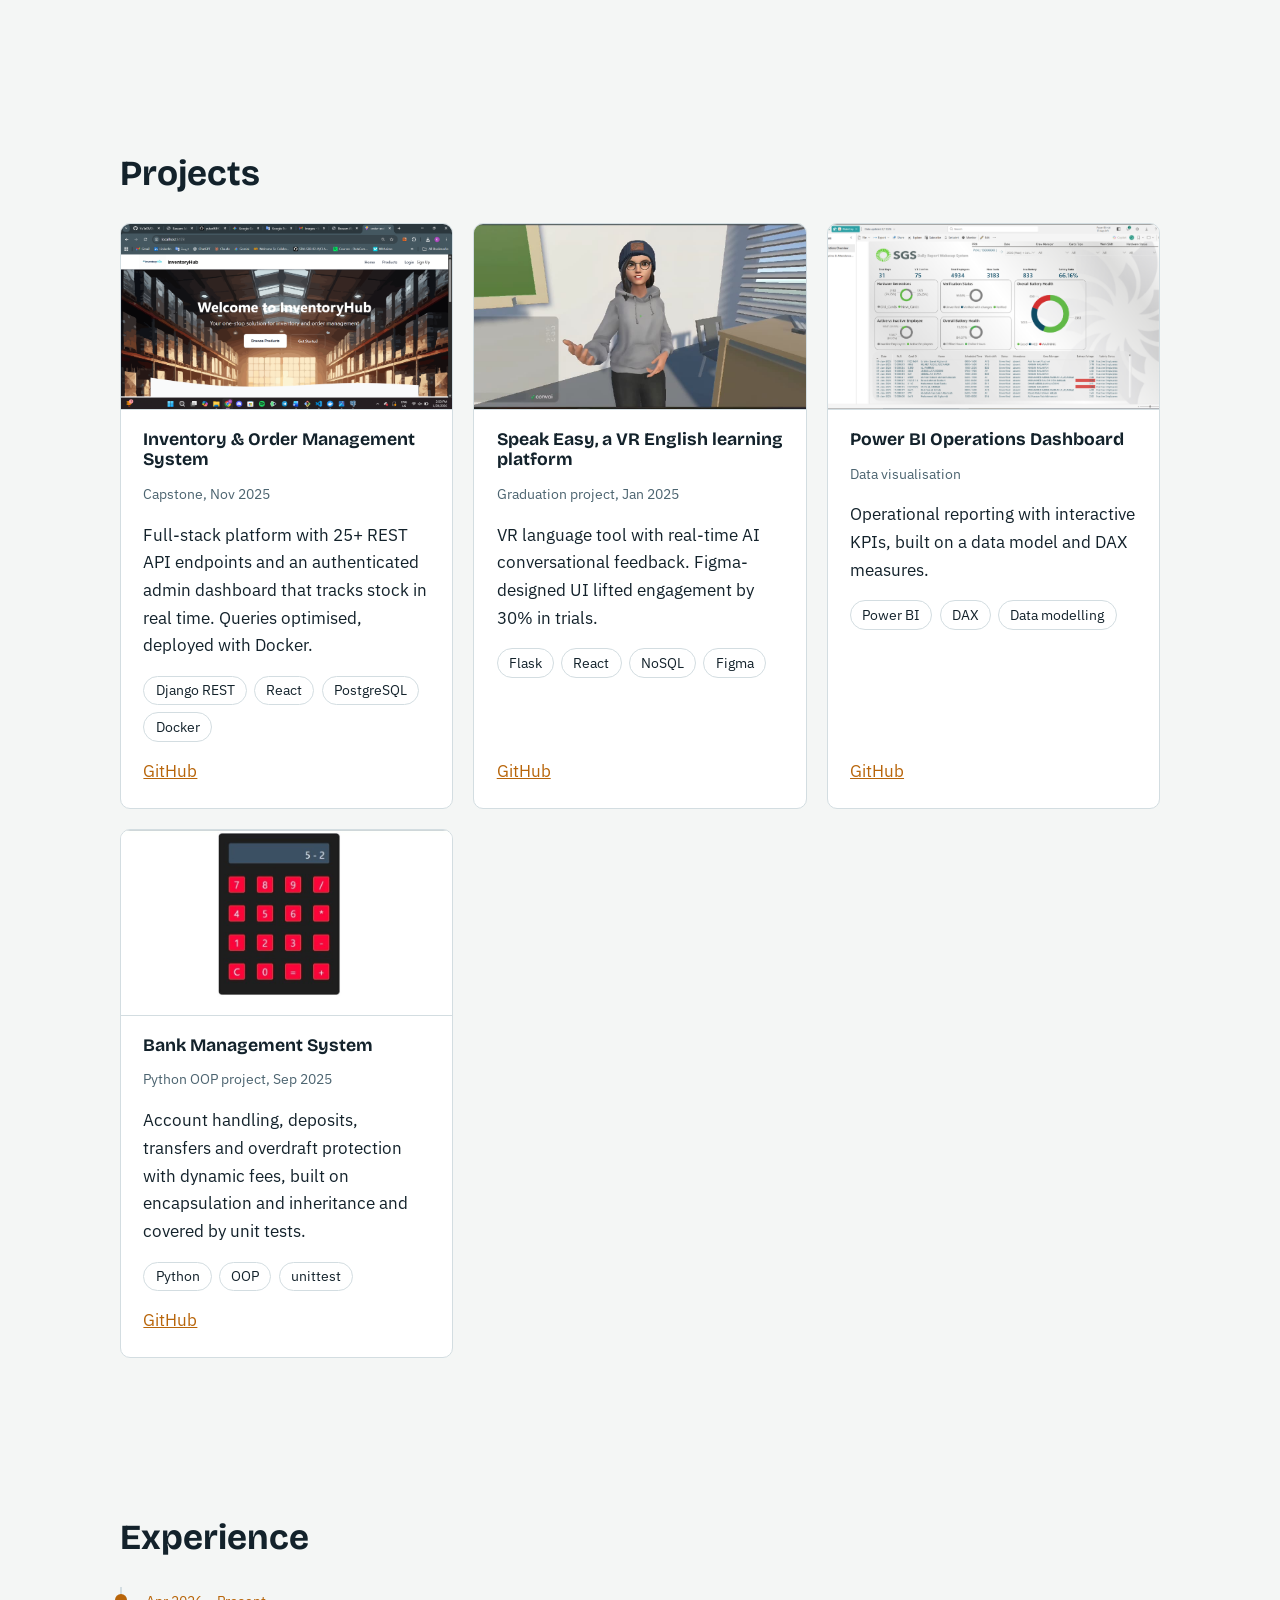
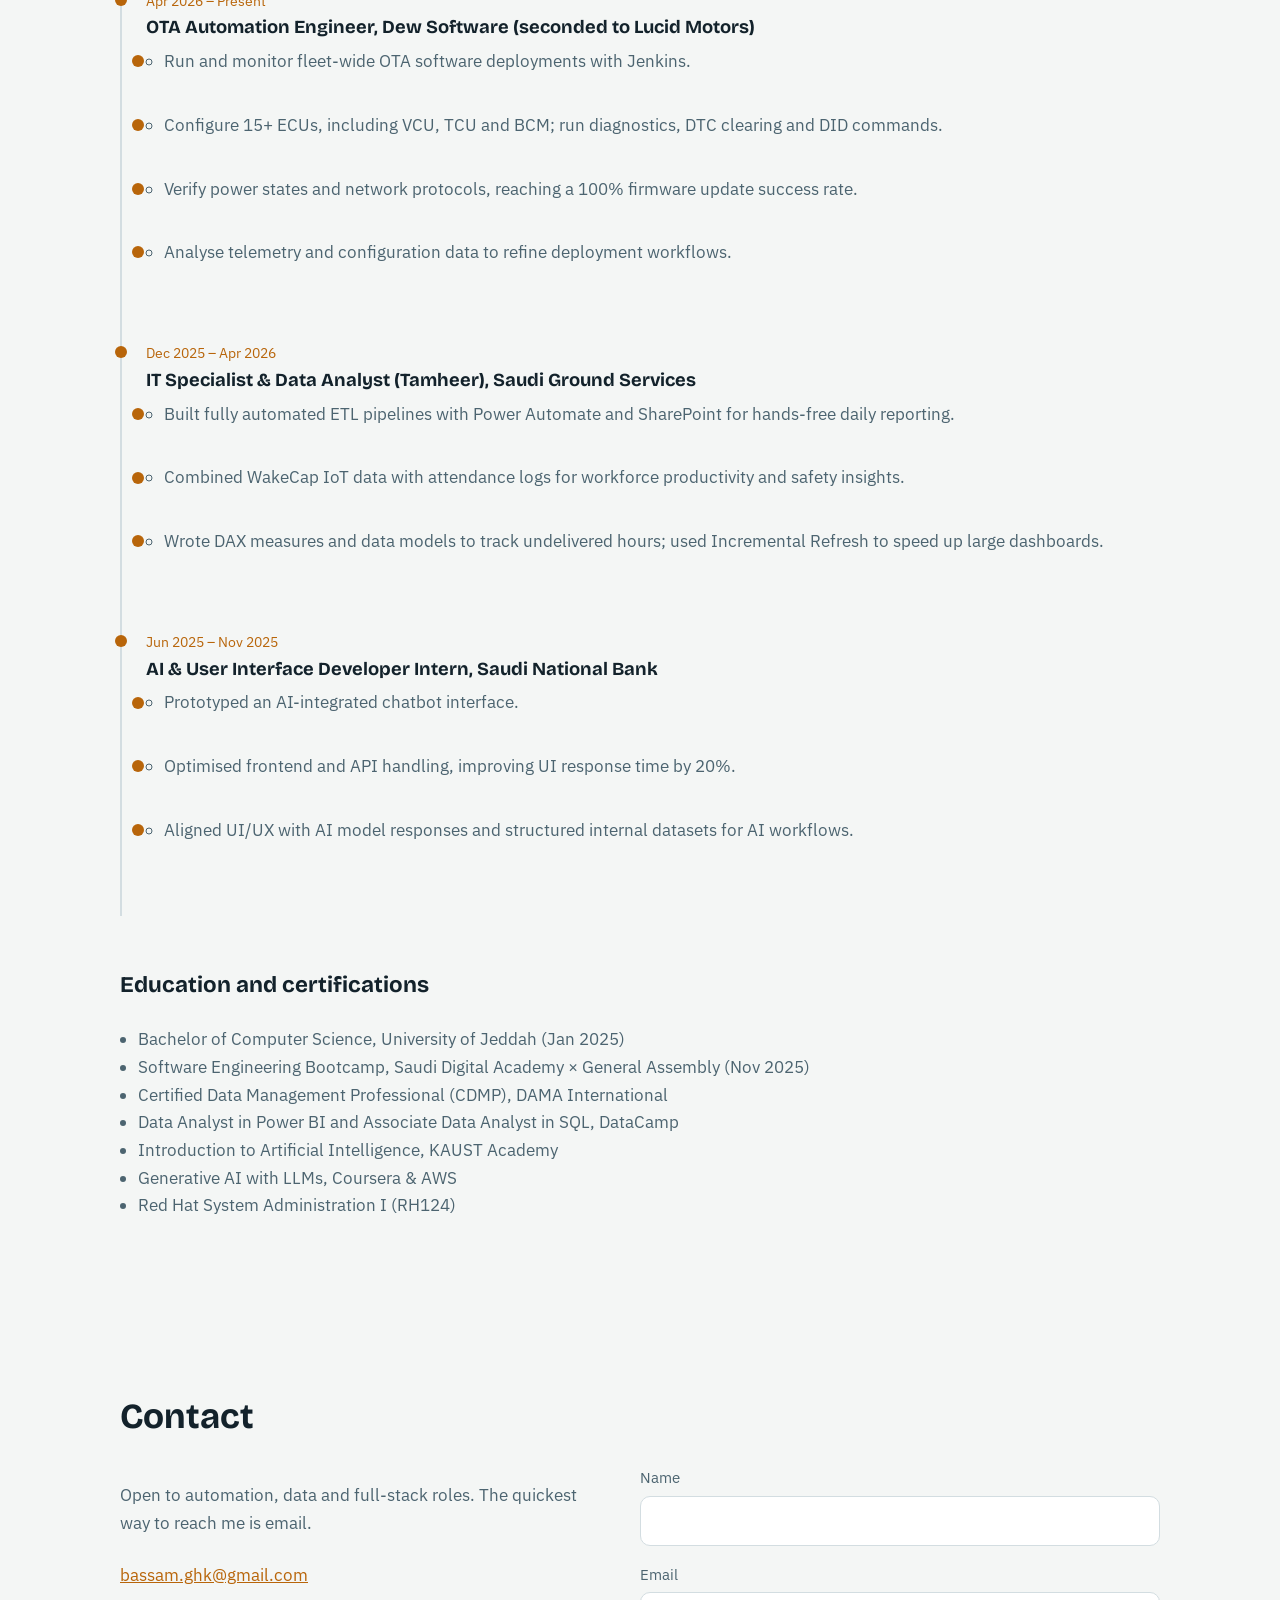
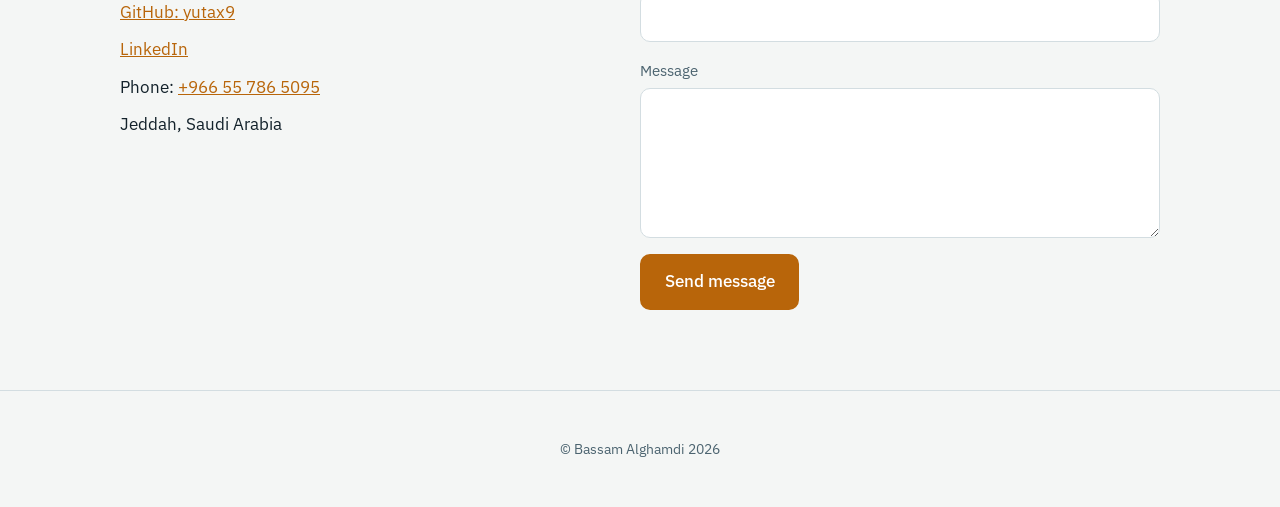
==== commit 1c9177ad: "Add files via upload" ====
--- a/index.html
+++ b/index.html
@@ -1,312 +1,203 @@
-<!doctype html>
-<html lang="en">
+<!DOCTYPE html>
+<html lang="en" dir="ltr" data-theme="dark">
 <head>
-    <meta charset="utf-8" />
-    <meta name="viewport" content="width=device-width,initial-scale=1" />
-    <title>Bassam Alghamdi — Automation Engineer Portfolio</title>
-    <meta name="description" content="Portfolio of Bassam Alghamdi — Automation Engineer, AI & software developer." />
-    <link rel="stylesheet" href="./styles/style.css" />
-    <link rel="preconnect" href="https://fonts.gstatic.com" crossorigin>
-    <link href="https://fonts.googleapis.com/css2?family=Inter:wght@300;400;600;700;800&display=swap" rel="stylesheet">
+  <meta charset="utf-8">
+  <meta name="viewport" content="width=device-width, initial-scale=1">
+  <title>Bassam Alghamdi | Automation Engineer &amp; Full-Stack Developer</title>
+  <meta name="description" content="Bassam Alghamdi is a Computer Science graduate and Automation Engineer in Jeddah, Saudi Arabia, working across OTA deployments, data engineering and full-stack development (Python, Django, React).">
+  <meta name="author" content="Bassam Alghamdi">
+  <meta name="theme-color" content="#0f1c24">
+  <link rel="canonical" href="https://yutax9.github.io/portfolio/">
+  <meta property="og:type" content="website">
+  <meta property="og:title" content="Bassam Alghamdi | Automation Engineer &amp; Full-Stack Developer">
+  <meta property="og:description" content="OTA automation, data pipelines and full-stack web apps. Python, Django, React, Power BI.">
+  <meta property="og:url" content="https://yutax9.github.io/portfolio/">
+  <meta name="twitter:card" content="summary">
+  <link rel="icon" href="data:image/svg+xml,%3Csvg xmlns='http://www.w3.org/2000/svg' viewBox='0 0 32 32'%3E%3Crect width='32' height='32' rx='7' fill='%230f1c24'/%3E%3Ctext x='16' y='22' font-size='17' font-family='sans-serif' font-weight='700' text-anchor='middle' fill='%23f2a93b'%3EB%3C/text%3E%3C/svg%3E">
+  <link rel="preconnect" href="https://fonts.googleapis.com">
+  <link rel="preconnect" href="https://fonts.gstatic.com" crossorigin>
+  <link href="https://fonts.googleapis.com/css2?family=Bricolage+Grotesque:opsz,wght@12..96,600;12..96,800&family=IBM+Plex+Sans:wght@400;500&family=IBM+Plex+Sans+Arabic:wght@400;500;700&family=IBM+Plex+Mono:wght@400&display=swap" rel="stylesheet">
+  <link rel="stylesheet" href="styles/style.css">
+  <script type="application/ld+json">
+  {"@context":"https://schema.org","@type":"Person","name":"Bassam Alghamdi","alternateName":"بسام الغامدي","jobTitle":"Automation Engineer","email":"mailto:bassam.ghk@gmail.com","address":{"@type":"PostalAddress","addressLocality":"Jeddah","addressCountry":"SA"},"url":"https://yutax9.github.io/portfolio/","sameAs":["https://github.com/yutax9","https://www.linkedin.com/in/bassam-alghamdi-k/"]}
+  </script>
 </head>
-
-<body class="light">
-    <!-- ================= HEADER & NAVIGATION ================= -->
-    <header class="nav">
-        <div class="container nav-inner">
-            <a href="#hero" class="logo">Bassam<span>Alghamdi</span></a>
-            <nav class="nav-links" id="navLinks">
-                <a href="#about">About</a>
-                <a href="#experience">Experience</a>
-                <a href="#projects">Projects</a>
-                <a href="#education">Education</a>
-                <a href="#contact">Contact</a>
-            </nav>
-            <div class="nav-actions">
-                <button id="themeToggle" class="theme-toggle" aria-label="Toggle theme">🌙</button>
-                <button id="menuBtn" class="hamburger" aria-label="Open menu">☰</button>
-            </div>
+<body>
+  <a class="skip" href="#main" data-ar="انتقل إلى المحتوى">Skip to content</a>
+
+  <header class="nav">
+    <a class="brand" href="#top" data-ar="بسام الغامدي">Bassam Alghamdi</a>
+    <button class="menu-btn" aria-expanded="false" aria-controls="menu" data-ar="القائمة">Menu</button>
+    <nav id="menu" aria-label="Main">
+      <a href="#about" data-ar="نبذة">About</a>
+      <a href="#skills" data-ar="المهارات">Skills</a>
+      <a href="#projects" data-ar="المشاريع">Projects</a>
+      <a href="#experience" data-ar="الخبرات">Experience</a>
+      <a href="#contact" data-ar="تواصل">Contact</a>
+      <button class="theme-btn" id="lang" lang="ar">العربية</button>
+      <button class="theme-btn" id="theme" data-ar="الوضع">Theme</button>
+      <a class="btn btn-small" href="assets/Bassam%20Alghamdi%20-%20Computer%20Science.pdf" download="Bassam_Alghamdi_CV.pdf" data-ar="تحميل السيرة الذاتية">Download CV</a>
+    </nav>
+  </header>
+
+  <main id="main">
+    <section class="hero" id="top">
+      <div class="hero-text">
+        <p class="kicker" data-ar="جدة، المملكة العربية السعودية">Jeddah, Saudi Arabia</p>
+        <h1 data-ar="أؤتمت إصدارات البرمجيات، وأبني التطبيقات وخطوط البيانات المحيطة بها.">I automate software releases and build the apps and data pipelines around them.</h1>
+        <p class="lead" data-ar="مهندس أتمتة وخريج علوم حاسب. أنفّذ حاليًا تحديثات OTA لمركبات Lucid Motors. وقبل ذلك بنيت تقارير آلية في الخدمات الأرضية السعودية، ونموذجًا أوليًا لمساعد محادثة بالذكاء الاصطناعي في البنك الأهلي السعودي.">Automation Engineer and Computer Science graduate. Today I run OTA deployments for Lucid Motors vehicles; before that I built automated reporting at Saudi Ground Services and an AI chatbot prototype at Saudi National Bank.</p>
+        <div class="cta">
+          <a class="btn" href="#projects" data-ar="عرض المشاريع">View projects</a>
+          <a class="btn btn-ghost" href="assets/Bassam%20Alghamdi%20-%20Computer%20Science.pdf" download="Bassam_Alghamdi_CV.pdf" data-ar="تحميل السيرة الذاتية">Download CV</a>
         </div>
-    </header>
-
-    <!-- ================= HERO SECTION ================= -->
-    <section id="hero" class="hero">
-        <div class="container hero-grid">
-            <div class="hero-text">
-                <p class="eyebrow">Automation Engineer • AI • Full-Stack Development</p>
-                <h1>Hi — I’m <span class="accent">Bassam Alghamdi</span></h1>
-                <p class="lead">Computer Science graduate and Automation Engineer focused on OTA deployments, intelligent applications, data automation, and scalable full-stack solutions.</p>
-                <div class="hero-ctas">
-                    <a class="btn" href="#experience">View experience</a>
-                    <a class="btn ghost" href="#projects">See my work</a>
-                    <a href="https://www.linkedin.com/in/bassam-alghamdi-k/" target="_blank" rel="noopener" class="linkedin-btn">LinkedIn</a>
-                </div>
-                <ul class="skills">
-                    <li>Python</li>
-                    <li>React.js</li>
-                    <li>Django</li>
-                    <li>Flask</li>
-                    <li>Power BI</li>
-                    <li>PostgreSQL</li>
-                    <li>Docker</li>
-                    <li>Jenkins</li>
-                    <li>CI/CD</li>
-                </ul>
-            </div>
-            <div class="hero-visual" aria-hidden="true">
-                <div class="card floating">
-                    <img src="./assets/profile-placeholder.jpg" alt="Bassam Alghamdi profile placeholder">
-                </div>
-            </div>
+      </div>
+      <aside class="ota" dir="ltr" aria-label="Illustration of an OTA deployment run">
+        <div class="ota-head"><span>OTA deployment</span><span class="ota-state" id="ota-state">Running</span></div>
+        <ul class="ota-list" id="ota-list">
+          <li data-ms="500">VCU <i>configured</i></li>
+          <li data-ms="1100">TCU <i>configured</i></li>
+          <li data-ms="1700">BCM <i>configured</i></li>
+          <li data-ms="2300">Power state and network check <i>passed</i></li>
+          <li data-ms="2900">Firmware update <i>verified</i></li>
+        </ul>
+        <div class="ota-bar" role="progressbar" aria-label="Deployment progress" aria-valuemin="0" aria-valuemax="100" aria-valuenow="100"><span id="ota-fill"></span></div>
+        <p class="ota-note">Illustrative. Based on my day-to-day work with Jenkins and Lucid Release Station.</p>
+      </aside>
+    </section>
+
+    <section id="about" class="section">
+      <h2 data-ar="نبذة عني">About</h2>
+      <div class="about-grid">
+        <p data-ar="خريج علوم الحاسب من جامعة جدة (2025)، وخريج معسكر هندسة البرمجيات من أكاديمية سعودي ديجيتال × جنرال أسمبلي (480 ساعة). أعمل حيث تلتقي هندسة البرمجيات بالبيانات والأتمتة: أبني أنظمة تعمل دون مراقبة مستمرة.">I'm a Computer Science graduate (University of Jeddah, 2025) and a Software Engineering bootcamp alumnus (Saudi Digital Academy × General Assembly, 480 hours). I work where software engineering, data and automation meet: building things that run without anyone watching them.</p>
+        <p data-ar="يتركز عملي على تحويل رؤى الذكاء الاصطناعي والبيانات إلى تطبيقات مستقرة وقابلة للتوسع. أحمل شهادة مختص معتمد في إدارة البيانات (CDMP)، وأعمل بالعربية (لغتي الأم) والإنجليزية.">My focus is turning AI and data insights into stable, scalable applications. I hold the Certified Data Management Professional (CDMP) credential and work in Arabic (native) and English.</p>
+      </div>
+    </section>
+
+    <section id="skills" class="section">
+      <h2 data-ar="المهارات التقنية">Technical skills</h2>
+      <div class="skill-grid">
+        <div class="skill"><h3 data-ar="الواجهات الأمامية">Frontend</h3><ul class="tags" dir="ltr"><li>JavaScript</li><li>React.js</li><li>Figma</li></ul></div>
+        <div class="skill"><h3 data-ar="الخلفية وقواعد البيانات">Backend and databases</h3><ul class="tags" dir="ltr"><li>Python</li><li>Django</li><li>Flask</li><li>PostgreSQL</li><li>Firebase</li></ul></div>
+        <div class="skill"><h3 data-ar="DevOps والأتمتة">DevOps and automation</h3><ul class="tags" dir="ltr"><li>Jenkins</li><li>CI/CD pipelines</li><li>Docker</li><li>Power Automate</li><li>Lucid Release Station</li></ul></div>
+        <div class="skill"><h3 data-ar="البيانات والأدوات">Data and tools</h3><ul class="tags" dir="ltr"><li>Power BI (DAX)</li><li>SQL</li><li>Excel</li><li>Git</li><li>JIRA</li></ul></div>
+      </div>
+    </section>
+
+    <section id="projects" class="section">
+      <h2 data-ar="المشاريع">Projects</h2>
+      <div class="project-grid">
+        <article class="project">
+          <img src="assets/InventoryHub.png" width="1920" height="1080" alt="Inventory and Order Management System dashboard" loading="lazy">
+          <div class="project-body">
+          <h3 data-ar="نظام إدارة المخزون والطلبات">Inventory &amp; Order Management System</h3>
+          <p class="meta" data-ar="مشروع التخرج من المعسكر، نوفمبر 2025">Capstone, Nov 2025</p>
+          <p data-ar="منصة متكاملة تضم أكثر من 25 نقطة REST API ولوحة إدارة بمصادقة تتابع المخزون لحظيًا. حُسّنت الاستعلامات ونُشرت بـ Docker.">Full-stack platform with 25+ REST API endpoints and an authenticated admin dashboard that tracks stock in real time. Queries optimised, deployed with Docker.</p>
+          <ul class="tags" dir="ltr"><li>Django REST</li><li>React</li><li>PostgreSQL</li><li>Docker</li></ul>
+          <p class="links"><a href="https://github.com/YuTaX9/Order-and-Inventory-Management-System-backend" target="_blank" rel="noopener" data-ar="الكود على GitHub">GitHub</a></p>
+          </div>
+        </article>
+        <article class="project">
+          <img src="assets/project3.jpg" width="1280" height="560" alt="Speak Easy VR English learning platform" loading="lazy">
+          <div class="project-body">
+          <h3 data-ar="Speak Easy: منصة واقع افتراضي لتعلّم الإنجليزية">Speak Easy, a VR English learning platform</h3>
+          <p class="meta" data-ar="مشروع التخرج الجامعي، يناير 2025">Graduation project, Jan 2025</p>
+          <p data-ar="أداة واقع افتراضي لتعلّم اللغة بملاحظات محادثة فورية بالذكاء الاصطناعي. ورفعت واجهة Figma التفاعل بنسبة 30% في التجارب.">VR language tool with real-time AI conversational feedback. Figma-designed UI lifted engagement by 30% in trials.</p>
+          <ul class="tags" dir="ltr"><li>Flask</li><li>React</li><li>NoSQL</li><li>Figma</li></ul>
+          <p class="links"><a href="https://github.com/YuTaX9/graduation-project" target="_blank" rel="noopener" data-ar="الكود على GitHub">GitHub</a></p>
+          </div>
+        </article>
+        <article class="project">
+          <img src="assets/Operations_Overview.png" width="1920" height="957" alt="Power BI operations dashboard" loading="lazy">
+          <div class="project-body">
+          <h3 data-ar="لوحة مؤشرات العمليات (Power BI)">Power BI Operations Dashboard</h3>
+          <p class="meta" data-ar="تصوّر البيانات">Data visualisation</p>
+          <p data-ar="تقارير تشغيلية بمؤشرات أداء تفاعلية، مبنية على نموذج بيانات ومقاييس DAX.">Operational reporting with interactive KPIs, built on a data model and DAX measures.</p>
+          <ul class="tags" dir="ltr"><li>Power BI</li><li>DAX</li><li>Data modelling</li></ul>
+          <p class="links"><a href="https://github.com/YuTaX9/Dashboards" target="_blank" rel="noopener" data-ar="الكود على GitHub">GitHub</a></p>
+          </div>
+        </article>
+        <article class="project">
+          <img src="assets/project2.jpg" width="823" height="464" alt="Bank Management System" loading="lazy">
+          <div class="project-body">
+          <h3 data-ar="نظام إدارة بنكي">Bank Management System</h3>
+          <p class="meta" data-ar="مشروع Python بالبرمجة الكائنية، سبتمبر 2025">Python OOP project, Sep 2025</p>
+          <p data-ar="إدارة الحسابات والإيداع والتحويل وحماية السحب على المكشوف برسوم ديناميكية، مبني على التغليف والوراثة ومغطى باختبارات وحدة.">Account handling, deposits, transfers and overdraft protection with dynamic fees, built on encapsulation and inheritance and covered by unit tests.</p>
+          <ul class="tags" dir="ltr"><li>Python</li><li>OOP</li><li>unittest</li></ul>
+          <p class="links"><a href="https://github.com/YuTaX9" target="_blank" rel="noopener" data-ar="الكود على GitHub">GitHub</a></p>
+          </div>
+        </article>
+      </div>
+    </section>
+
+    <section id="experience" class="section">
+      <h2 data-ar="الخبرات">Experience</h2>
+      <ol class="timeline">
+        <li>
+          <time data-ar="أبريل 2026 – الآن">Apr 2026 – Present</time>
+          <h3 data-ar="مهندس أتمتة OTA، Dew Software (معارًا إلى Lucid Motors)">OTA Automation Engineer, Dew Software (seconded to Lucid Motors)</h3>
+          <ul>
+            <li data-ar="تنفيذ ومراقبة تحديثات OTA على مستوى الأسطول باستخدام Jenkins.">Run and monitor fleet-wide OTA software deployments with Jenkins.</li>
+            <li data-ar="ضبط أكثر من 15 وحدة تحكم إلكترونية (ECU) منها VCU وTCU وBCM، وتنفيذ التشخيص ومسح DTC وأوامر DID.">Configure 15+ ECUs, including VCU, TCU and BCM; run diagnostics, DTC clearing and DID commands.</li>
+            <li data-ar="التحقق من حالات الطاقة وبروتوكولات الشبكة، بنسبة نجاح 100% في تحديثات البرامج الثابتة.">Verify power states and network protocols, reaching a 100% firmware update success rate.</li>
+            <li data-ar="تحليل بيانات القياس عن بُعد والإعدادات لتحسين مسارات النشر.">Analyse telemetry and configuration data to refine deployment workflows.</li>
+          </ul>
+        </li>
+        <li>
+          <time data-ar="ديسمبر 2025 – أبريل 2026">Dec 2025 – Apr 2026</time>
+          <h3 data-ar="أخصائي تقنية معلومات ومحلل بيانات (تمهير)، الخدمات الأرضية السعودية">IT Specialist &amp; Data Analyst (Tamheer), Saudi Ground Services</h3>
+          <ul>
+            <li data-ar="بناء خطوط ETL آلية بالكامل عبر Power Automate وSharePoint لتقارير يومية دون تدخل يدوي.">Built fully automated ETL pipelines with Power Automate and SharePoint for hands-free daily reporting.</li>
+            <li data-ar="دمج بيانات WakeCap IoT مع سجلات الحضور لرؤى أدق عن الإنتاجية والسلامة.">Combined WakeCap IoT data with attendance logs for workforce productivity and safety insights.</li>
+            <li data-ar="كتابة مقاييس DAX ونماذج بيانات لمتابعة الساعات غير المنفّذة، وتسريع اللوحات الكبيرة بالتحديث التزايدي.">Wrote DAX measures and data models to track undelivered hours; used Incremental Refresh to speed up large dashboards.</li>
+          </ul>
+        </li>
+        <li>
+          <time data-ar="يونيو 2025 – نوفمبر 2025">Jun 2025 – Nov 2025</time>
+          <h3 data-ar="متدرب مطوّر ذكاء اصطناعي وواجهات مستخدم، البنك الأهلي السعودي">AI &amp; User Interface Developer Intern, Saudi National Bank</h3>
+          <ul>
+            <li data-ar="بناء نموذج أولي لواجهة مساعد محادثة مدمج بالذكاء الاصطناعي.">Prototyped an AI-integrated chatbot interface.</li>
+            <li data-ar="تحسين الواجهة الأمامية والتعامل مع الـ API ورفع سرعة استجابة الواجهة بنسبة 20%.">Optimised frontend and API handling, improving UI response time by 20%.</li>
+            <li data-ar="مواءمة تصميم الواجهة مع ردود النموذج وتنظيم بيانات داخلية لمسارات الذكاء الاصطناعي.">Aligned UI/UX with AI model responses and structured internal datasets for AI workflows.</li>
+          </ul>
+        </li>
+      </ol>
+
+      <h2 class="sub" data-ar="التعليم والشهادات">Education and certifications</h2>
+      <ul class="cred">
+        <li data-ar="بكالوريوس علوم الحاسب، جامعة جدة (يناير 2025)">Bachelor of Computer Science, University of Jeddah (Jan 2025)</li>
+        <li data-ar="معسكر هندسة البرمجيات، أكاديمية سعودي ديجيتال × جنرال أسمبلي (نوفمبر 2025)">Software Engineering Bootcamp, Saudi Digital Academy × General Assembly (Nov 2025)</li>
+        <li data-ar="مختص معتمد في إدارة البيانات (CDMP)، DAMA International">Certified Data Management Professional (CDMP), DAMA International</li>
+        <li data-ar="محلل بيانات Power BI ومحلل بيانات SQL (مشارك)، DataCamp">Data Analyst in Power BI and Associate Data Analyst in SQL, DataCamp</li>
+        <li data-ar="مقدمة في الذكاء الاصطناعي، أكاديمية KAUST">Introduction to Artificial Intelligence, KAUST Academy</li>
+        <li data-ar="الذكاء الاصطناعي التوليدي مع النماذج اللغوية الكبيرة، Coursera وAWS">Generative AI with LLMs, Coursera &amp; AWS</li>
+        <li data-ar="إدارة أنظمة Red Hat الجزء الأول (RH124)">Red Hat System Administration I (RH124)</li>
+      </ul>
+    </section>
+
+    <section id="contact" class="section">
+      <h2 data-ar="تواصل معي">Contact</h2>
+      <div class="contact-grid">
+        <div>
+          <p class="lead" data-ar="متاح لفرص الأتمتة والبيانات وتطوير الويب المتكامل. أسرع وسيلة للتواصل هي البريد الإلكتروني.">Open to automation, data and full-stack roles. The quickest way to reach me is email.</p>
+          <ul class="contact">
+            <li><a href="mailto:bassam.ghk@gmail.com">bassam.ghk@gmail.com</a></li>
+            <li><a href="https://github.com/yutax9" target="_blank" rel="noopener">GitHub: yutax9</a></li>
+            <li><a href="https://www.linkedin.com/in/bassam-alghamdi-k/" target="_blank" rel="noopener">LinkedIn</a></li>
+            <li><span data-ar="الهاتف">Phone</span>: <a dir="ltr" href="tel:+966557865095">+966 55 786 5095</a></li>
+            <li data-ar="جدة، المملكة العربية السعودية">Jeddah, Saudi Arabia</li>
+          </ul>
         </div>
-    </section>
-
-    <!-- ================= ABOUT SECTION ================= -->
-    <section id="about" class="section about">
-        <div class="container">
-            <h2 class="section-title">About Me</h2>
-            <div class="about-grid">
-                <div>
-                    <p>
-                        I’m <strong>Bassam Alghamdi</strong>, a Computer Science graduate and Automation Engineer with experience across automotive software deployment, data automation, AI-integrated interfaces, and full-stack development.
-                    </p>
-                    <p>
-                        I enjoy building practical systems that connect software, data, and AI — from Jenkins-based OTA workflows and vehicle diagnostics to automated ETL pipelines, Power BI reporting, and web applications built with React and Django.
-                    </p>
-                    <p>
-                        My goal is to keep developing reliable, intelligent solutions that improve operational efficiency and create useful user experiences.
-                    </p>
-                    <a class="btn" href="#contact">Work with me</a>
-                </div>
-                <div class="about-stats">
-                    <div class="stat"><span>3</span><small>Professional experiences</small></div>
-                    <div class="stat"><span>480h</span><small>Software Engineering Bootcamp</small></div>
-                    <div class="stat"><span>25+</span><small>REST API endpoints built</small></div>
-                </div>
-            </div>
-        </div>
-    </section>
-
-    <!-- ================= EXPERIENCE SECTION ================= -->
-    <section id="experience" class="section experience">
-        <div class="container">
-            <h2 class="section-title">Experience</h2>
-            <p class="muted">Professional experience across automotive automation, data analytics, and AI development.</p>
-
-            <div class="experience-list">
-                <article class="experience-card">
-                    <div class="experience-date">Apr 2026 — Present</div>
-                    <div class="experience-content">
-                        <div class="experience-heading">
-                            <div>
-                                <h3>OTA Automation Engineer</h3>
-                                <p class="company">Dew Software <span>• Seconded to Lucid Motors</span></p>
-                                <p class="location">Jeddah, Saudi Arabia</p>
-                            </div>
-                            <span class="experience-tag">Automotive</span>
-                        </div>
-                        <ul>
-                            <li>Executed and monitored Over-the-Air (OTA) software deployments using Jenkins to support seamless fleet-wide updates.</li>
-                            <li>Configured 15+ Electronic Control Units (ECUs), including VCU, TCU, and BCM, to maintain vehicle system integrity.</li>
-                            <li>Conducted vehicle diagnostics and system calibrations, including DTC clearing and DID commanding.</li>
-                            <li>Verified vehicle power states and network protocols, achieving a 100% success rate for firmware updates.</li>
-                            <li>Analyzed vehicle telemetry and configuration datasets to refine deployment workflows and improve system stability.</li>
-                        </ul>
-                    </div>
-                </article>
-
-                <article class="experience-card">
-                    <div class="experience-date">Dec 2025 — Apr 2026</div>
-                    <div class="experience-content">
-                        <div class="experience-heading">
-                            <div>
-                                <h3>IT Specialist (Tamheer)</h3>
-                                <p class="company">SGS — Saudi Ground Services</p>
-                                <p class="location">Jeddah, Saudi Arabia</p>
-                            </div>
-                            <span class="experience-tag">Data & BI</span>
-                        </div>
-                        <ul>
-                            <li>Engineered automated ETL pipelines using Power Automate and SharePoint for hands-free daily reporting.</li>
-                            <li>Integrated and analyzed WakeCap IoT data with attendance logs to improve workforce productivity and safety insights.</li>
-                            <li>Developed scalable data models and complex DAX measures to monitor Undelivered Hours and operational performance gaps.</li>
-                            <li>Optimized dashboard performance using Incremental Refresh and advanced data-shaping for large-scale datasets.</li>
-                            <li>Monitored real-time hardware health, including battery and connectivity, to support operational readiness and safety.</li>
-                        </ul>
-                    </div>
-                </article>
-
-                <article class="experience-card">
-                    <div class="experience-date">Jun 2025 — Jul 2025</div>
-                    <div class="experience-content">
-                        <div class="experience-heading">
-                            <div>
-                                <h3>AI & User Interface Developer Intern</h3>
-                                <p class="company">Saudi National Bank (SNB)</p>
-                                <p class="location">Jeddah, Saudi Arabia</p>
-                            </div>
-                            <span class="experience-tag">AI & UI</span>
-                        </div>
-                        <ul>
-                            <li>Created a functional AI-integrated chatbot interface prototype.</li>
-                            <li>Optimized frontend and API handling, improving UI response time by 20%.</li>
-                            <li>Collaborated with innovative teams to align UI/UX with AI model responses and business needs.</li>
-                            <li>Structured internal datasets for AI workflows and supported three side projects with improved documentation.</li>
-                        </ul>
-                    </div>
-                </article>
-            </div>
-        </div>
-    </section>
-
-    <!-- ================= PROJECTS SECTION ================= -->
-    <section id="projects" class="section projects">
-        <div class="container">
-            <h2 class="section-title">Projects</h2>
-            <p class="muted">Selected projects reflecting full-stack development, AI, and data-focused work.</p>
-
-            <div class="projects-grid">
-                <article class="project-card" data-title="Inventory & Order Management System" data-desc="A full-stack web platform built with Django REST Framework and React. It includes 25+ REST API endpoints, an authenticated admin dashboard, real-time stock tracking, optimized database queries, and Docker deployment.">
-                    <img src="./assets/InventoryHub.png" alt="Inventory and Order Management System">
-                    <div class="project-body">
-                        <h3>Inventory & Order Management</h3>
-                        <p class="muted">Django REST • React • Docker</p>
-                        <div class="project-actions">
-                            <button class="btn small viewBtn">View</button>
-                            <a class="link" href="https://github.com/YuTaX9/Order-and-Inventory-Management-System-backend" target="_blank" rel="noopener">GitHub</a>
-                        </div>
-                    </div>
-                </article>
-
-                <article class="project-card" data-title="Bank Management System" data-desc="A Python Object-Oriented Programming project implementing account handling, deposits, transfers, overdraft protection with dynamic fees, and comprehensive unit tests using Python unittest.">
-                    <img src="./assets/project2.jpg" alt="Bank Management System">
-                    <div class="project-body">
-                        <h3>Bank Management System</h3>
-                        <p class="muted">Python • OOP • Unit Testing</p>
-                        <div class="project-actions">
-                            <button class="btn small viewBtn">View</button>
-                            <a class="link" href="https://github.com/YuTaX9" target="_blank" rel="noopener">GitHub</a>
-                        </div>
-                    </div>
-                </article>
-
-                <article class="project-card" data-title="Speak Easy — VR English Learning Platform" data-desc="A VR language-learning tool with real-time AI conversational feedback, built with a Flask backend, React frontend, and NoSQL database. The UI/UX was designed in Figma and trials reported a 30% engagement improvement.">
-                    <img src="./assets/project3.jpg" alt="Speak Easy VR English Learning Platform">
-                    <div class="project-body">
-                        <h3>Speak Easy</h3>
-                        <p class="muted">VR • AI • Flask • React</p>
-                        <div class="project-actions">
-                            <button class="btn small viewBtn">View</button>
-                            <a class="link" href="https://github.com/YuTaX9/graduation-project" target="_blank" rel="noopener">GitHub</a>
-                        </div>
-                    </div>
-                </article>
-
-                <article class="project-card" data-title="Power BI Operations Dashboard" data-desc="A Power BI data-visualization project focused on operational reporting and interactive KPIs. It complements the dashboard and data-modeling experience described in the professional profile.">
-                    <img src="./assets/Operations_Overview.png" alt="Power BI Operations Dashboard">
-                    <div class="project-body">
-                        <h3>Operations Dashboard</h3>
-                        <p class="muted">Power BI • DAX • Data Visualization</p>
-                        <div class="project-actions">
-                            <button class="btn small viewBtn">View</button>
-                            <a class="link" href="https://github.com/YuTaX9/Dashboards" target="_blank" rel="noopener">GitHub</a>
-                        </div>
-                    </div>
-                </article>
-            </div>
-        </div>
-    </section>
-
-    <!-- ================= EDUCATION & PROFESSIONAL DEVELOPMENT ================= -->
-    <section id="education" class="section education">
-        <div class="container">
-            <h2 class="section-title">Education & Development</h2>
-            <div class="education-grid">
-                <article class="info-card">
-                    <span class="info-date">Jan 2025</span>
-                    <h3>Bachelor of Computer Science</h3>
-                    <p class="company">College of Computer Science and Engineering</p>
-                    <p class="muted">University of Jeddah</p>
-                </article>
-                <article class="info-card">
-                    <span class="info-date">Nov 2025</span>
-                    <h3>Software Engineering Bootcamp</h3>
-                    <p class="company">Saudi Digital Academy × General Assembly</p>
-                    <p class="muted">480-hour full-time program focused on full-stack development, Agile workflows, and modern software engineering.</p>
-                </article>
-            </div>
-
-            <div class="certifications">
-                <h3>Professional Development</h3>
-                <div class="cert-list">
-                    <span>Certified Data Management Professional (CDMP) — DAMA International</span>
-                    <span>Data Analyst in Power BI — DataCamp</span>
-                    <span>Associate Data Analyst in SQL — DataCamp</span>
-                    <span>Introduction to Artificial Intelligence — KAUST Academy</span>
-                    <span>Generative AI with LLMs — Coursera & AWS</span>
-                    <span>Red Hat System Administration I (RH124)</span>
-                </div>
-            </div>
-        </div>
-    </section>
-
-    <!-- ================= TIMELINE ================= -->
-    <section id="timeline" class="section timeline">
-        <div class="container">
-            <h2 class="section-title">Journey</h2>
-            <p class="muted">A concise view of the academic and professional journey.</p>
-            <ol class="timeline-list">
-                <li class="timeline-item" data-year="2025"><h3>Bachelor of Computer Science</h3><p>Graduated from the University of Jeddah and continued developing skills across AI, software engineering, and data.</p></li>
-                <li class="timeline-item" data-year="2025"><h3>Software Engineering Bootcamp</h3><p>Completed the 480-hour Saudi Digital Academy × General Assembly program.</p></li>
-                <li class="timeline-item" data-year="2025"><h3>AI & UI Development — SNB</h3><p>Worked on an AI-integrated chatbot interface and supported AI workflows and side projects.</p></li>
-                <li class="timeline-item" data-year="2026"><h3>IT Specialist — SGS</h3><p>Built automated ETL workflows, Power BI models, and operational data solutions.</p></li>
-                <li class="timeline-item" data-year="2026"><h3>OTA Automation Engineer</h3><p>Joined Dew Software, seconded to Lucid Motors, focusing on OTA deployments, ECU configuration, diagnostics, and telemetry.</p></li>
-            </ol>
-        </div>
-    </section>
-
-    <!-- ================= PROJECT MODAL ================= -->
-    <div id="projectModal" class="modal" role="dialog" aria-modal="true" aria-hidden="true">
-        <div class="modal-content">
-            <button id="closeModal" class="modal-close" aria-label="Close">✕</button>
-            <h3 id="modalTitle">Project Title</h3>
-            <p id="modalDesc">Project description goes here.</p>
-        </div>
-    </div>
-
-    <!-- ================= CONTACT SECTION ================= -->
-    <section id="contact" class="section contact">
-        <div class="container">
-            <h2 class="section-title">Contact</h2>
-            <div class="contact-grid">
-                <div class="contact-info">
-                    <p>Want to collaborate or hire me? Drop a message.</p>
-                    <ul class="contact-list">
-                        <li>Email: <a href="mailto:bassam.ghk@gmail.com">bassam.ghk@gmail.com</a></li>
-                        <li>LinkedIn: <a href="https://www.linkedin.com/in/bassam-alghamdi-k/" target="_blank" rel="noopener">Bassam Alghamdi</a></li>
-                        <li>GitHub: <a href="https://github.com/YuTaX9" target="_blank" rel="noopener">GitHub</a></li>
-                        <li>Phone: <a href="tel:+966557865095">+966 55 786 5095</a></li>
-                    </ul>
-                </div>
-                <form id="contactForm" class="contact-form" method="POST" action="https://getform.io/f/anlnkpna">
-                    <label><span>Name</span><input type="text" name="name" id="name" required minlength="2"></label>
-                    <label><span>Email</span><input type="email" name="email" id="email" required></label>
-                    <label><span>Message</span><textarea name="message" id="message" rows="6" required minlength="10"></textarea></label>
-                    <div class="form-row">
-                        <button type="submit" class="btn">Send message</button>
-                        <div id="formStatus" class="muted"></div>
-                    </div>
-                </form>
-            </div>
-        </div>
-    </section>
-
-    <footer class="footer">
-        <div class="container">
-            <p>© <span id="year"></span> Bassam Alghamdi — Crafted with code 👾 and coffee ☕</p>
-        </div>
-    </footer>
-
-    <script src="./scripts/app.js"></script>
+        <form id="contactForm" class="form" method="POST" action="https://getform.io/f/anlnkpna">
+          <label><span data-ar="الاسم">Name</span><input type="text" name="name" required minlength="2" autocomplete="name"></label>
+          <label><span data-ar="البريد الإلكتروني">Email</span><input type="email" name="email" required autocomplete="email"></label>
+          <label><span data-ar="الرسالة">Message</span><textarea name="message" rows="5" required minlength="10"></textarea></label>
+          <div class="form-row"><button type="submit" class="btn" data-ar="إرسال الرسالة">Send message</button><span id="formStatus" role="status"></span></div>
+        </form>
+      </div>
+    </section>
+  </main>
+
+  <footer><p><span data-ar="© بسام الغامدي">© Bassam Alghamdi</span> <span id="year">2026</span></p></footer>
+  <script src="scripts/app.js" defer></script>
 </body>
 </html>
--- a/styles/style.css
+++ b/styles/style.css
@@ -1,715 +1,136 @@
-/* ================= GLOBAL STYLES ================= */
+/* ==========================================================
+   Portfolio styles. Tokens first, then base, layout, sections.
+   ========================================================== */
 :root {
-  --bg: #0f1724; /* dark bg for dark mode */
-  --surface: #0b1220;
-  --muted: #9fb29a;
-  --accent: #6ee7b7;
-  --glass: rgba(255, 255, 255, 0.04);
-  --card: #0b1220;
-  --light-bg: #f6f8fb;
-  --light-surface: #ffffff;
-  --text-dark: #dbeafe;
-  --fw-regular: 400;
-  --fw-strong: 700;
-  font-family: "Inter", system-ui, -apple-system, "Segoe UI", Roboto,
-    "Helvetica Neue", Arial;
+  --bg: #0f1c24;        /* deep petrol */
+  --surface: #162833;
+  --line: #27404d;
+  --text: #e8eef0;
+  --muted: #9bb0b9;
+  --accent: #f2a93b;    /* signal amber */
+  --on-accent: #1a1204;
+  --ok: #6fd3a0;
+  --radius: 10px;
+  --max: 1080px;
+  --head: "Bricolage Grotesque", system-ui, sans-serif;
+  --body: "IBM Plex Sans", system-ui, sans-serif;
+  --mono: "IBM Plex Mono", ui-monospace, monospace;
+}
+:root[data-theme="light"] {
+  --bg: #f4f6f5; --surface: #ffffff; --line: #d3dde1;
+  --text: #13222b; --muted: #4c6470; --accent: #b8650a; --on-accent: #ffffff; --ok: #1f7a52;
 }
 
-/* Base layout */
-* {
-  box-sizing: border-box;
+*, *::before, *::after { box-sizing: border-box; }
+html { scroll-behavior: smooth; scroll-padding-top: 72px; }
+body { margin: 0; background: var(--bg); color: var(--text); font: 400 1.05rem/1.65 var(--body); transition: background .3s, color .3s; }
+a { color: inherit; }
+h1, h2, h3 { font-family: var(--head); line-height: 1.15; margin: 0; }
+:focus-visible { outline: 3px solid var(--accent); outline-offset: 3px; }
+.skip { position: absolute; left: -999px; } .skip:focus { left: 1rem; top: 1rem; background: var(--accent); color: var(--on-accent); padding: .5rem 1rem; z-index: 99; }
+
+/* Navigation */
+.nav { position: sticky; top: 0; z-index: 10; display: flex; align-items: center; justify-content: space-between; gap: 1rem;
+  padding: .8rem max(1.25rem, calc((100vw - var(--max)) / 2)); background: color-mix(in srgb, var(--bg) 88%, transparent); backdrop-filter: blur(10px); border-bottom: 1px solid var(--line); }
+.brand { font: 800 1.1rem var(--head); text-decoration: none; }
+nav { display: flex; align-items: center; gap: 1.25rem; }
+nav a:not(.btn) { text-decoration: none; color: var(--muted); transition: color .2s; }
+nav a:not(.btn):hover { color: var(--text); }
+.menu-btn { display: none; }
+.theme-btn, .menu-btn { background: none; border: 1px solid var(--line); color: var(--text); border-radius: 999px; padding: .3rem .8rem; font: inherit; font-size: .9rem; cursor: pointer; }
+
+/* Buttons */
+.btn { display: inline-block; background: var(--accent); color: var(--on-accent); font-weight: 500; text-decoration: none; padding: .75rem 1.4rem; border-radius: var(--radius); border: 2px solid var(--accent); transition: transform .2s, background .2s; }
+.btn:hover { transform: translateY(-2px); }
+.btn-ghost { background: transparent; color: var(--text); border-color: var(--line); }
+.btn-ghost:hover { border-color: var(--accent); }
+.btn-small { padding: .4rem 1rem; font-size: .92rem; }
+
+/* Layout */
+.section, .hero { max-width: var(--max); margin: 0 auto; padding: 5rem 1.25rem; }
+.section h2 { font-size: clamp(1.7rem, 3vw, 2.2rem); margin-bottom: 1.75rem; }
+.section h2.sub { margin-top: 3.5rem; font-size: 1.4rem; }
+.lead { color: var(--muted); max-width: 62ch; }
+
+/* Hero */
+.hero { display: grid; grid-template-columns: 1.2fr 1fr; gap: 3rem; align-items: center; min-height: 82vh; }
+.hero h1 { font-size: clamp(2rem, 4.6vw, 3.4rem); font-weight: 800; margin: .6rem 0 1.25rem; letter-spacing: -.02em; }
+.kicker { margin: 0; color: var(--accent); font-weight: 500; }
+.cta { display: flex; flex-wrap: wrap; gap: .8rem; margin-top: 1.75rem; }
+
+/* OTA panel: the one signature element */
+.ota { background: var(--surface); border: 1px solid var(--line); border-radius: var(--radius); padding: 1.25rem; font-family: var(--mono); font-size: .88rem; }
+.ota-head { display: flex; justify-content: space-between; margin-bottom: 1rem; color: var(--muted); }
+.ota-state { color: var(--accent); } .ota-state.done { color: var(--ok); }
+.ota-list { list-style: none; margin: 0 0 1rem; padding: 0; }
+.ota-list li { display: flex; justify-content: space-between; padding: .45rem 0; border-bottom: 1px dashed var(--line); }
+.ota-list i { font-style: normal; color: var(--ok); }
+.js .ota-list li { opacity: .25; transition: opacity .4s; }
+.js .ota-list li.on { opacity: 1; }
+.ota-bar { height: 6px; background: var(--line); border-radius: 99px; overflow: hidden; }
+.ota-bar span { display: block; height: 100%; width: 100%; background: var(--accent); }
+.js .ota-bar span { width: 0; transition: width 3.2s linear; }
+.ota-note { margin: .9rem 0 0; font-family: var(--body); font-size: .8rem; color: var(--muted); }
+
+/* About, skills, projects */
+.about-grid { display: grid; grid-template-columns: 1fr 1fr; gap: 2rem; color: var(--muted); }
+.about-grid p { margin: 0; }
+.skill-grid, .project-grid { display: grid; grid-template-columns: repeat(auto-fit, minmax(230px, 1fr)); gap: 1.25rem; }
+.project-grid { grid-template-columns: repeat(auto-fit, minmax(290px, 1fr)); }
+.skill, .project { background: var(--surface); border: 1px solid var(--line); border-radius: var(--radius); padding: 1.4rem; }
+.project { transition: border-color .2s; } .project:hover { border-color: var(--accent); }
+.skill h3, .project h3 { font-size: 1.1rem; margin-bottom: .7rem; }
+.meta { margin: 0 0 .6rem; color: var(--muted); font-size: .9rem; }
+.project p { margin: 0 0 1rem; }
+.tags { list-style: none; display: flex; flex-wrap: wrap; gap: .45rem; margin: 0; padding: 0; }
+.tags li { border: 1px solid var(--line); border-radius: 99px; padding: .15rem .7rem; font-size: .85rem; }
+.links { margin: 1rem 0 0 !important; } .links a { color: var(--accent); }
+
+/* Timeline */
+.timeline { list-style: none; margin: 0; padding: 0; padding-inline-start: 1.5rem; border-inline-start: 2px solid var(--line); }
+.timeline li { position: relative; padding-bottom: 2.25rem; }
+.timeline li::before { content: ""; position: absolute; inset-inline-start: -1.95rem; top: .45rem; width: 12px; height: 12px; border-radius: 50%; background: var(--accent); }
+.timeline time { color: var(--accent); font-size: .9rem; }
+.timeline h3 { font-size: 1.15rem; margin: .2rem 0 .6rem; }
+.timeline ul { margin: 0; padding: 0; padding-inline-start: 1.1rem; color: var(--muted); }
+.cred { padding: 0; padding-inline-start: 1.1rem; color: var(--muted); } .cred strong { color: var(--text); font-weight: 500; }
+
+/* Contact + footer */
+.contact { list-style: none; padding: 0; margin: 1.5rem 0 0; display: grid; gap: .6rem; }
+.contact a { color: var(--accent); }
+footer { text-align: center; padding: 2rem 1rem; color: var(--muted); border-top: 1px solid var(--line); font-size: .9rem; }
+
+/* Project screenshots */
+.project { padding: 0; overflow: hidden; display: flex; flex-direction: column; }
+.project img { width: 100%; height: auto; aspect-ratio: 16 / 9; object-fit: cover; display: block; border-bottom: 1px solid var(--line); }
+.project-body { padding: 1.25rem 1.4rem 1.4rem; display: flex; flex-direction: column; flex: 1; }
+.project-body .links { margin-top: auto !important; padding-top: 1rem; }
+
+/* Contact form */
+.contact-grid { display: grid; grid-template-columns: 1fr 1.1fr; gap: 3rem; }
+.form { display: grid; gap: 1rem; }
+.form label { display: grid; gap: .35rem; color: var(--muted); font-size: .95rem; }
+.form input, .form textarea { font: inherit; color: var(--text); background: var(--surface); border: 1px solid var(--line); border-radius: var(--radius); padding: .7rem .9rem; }
+.form-row { display: flex; align-items: center; gap: 1rem; flex-wrap: wrap; }
+.form-row .btn { cursor: pointer; font: inherit; font-weight: 500; }
+.form-row .btn:disabled { opacity: .6; cursor: wait; }
+#formStatus.ok { color: var(--ok); } #formStatus.err { color: #e5675a; }
+@media (max-width: 820px) { .contact-grid { grid-template-columns: 1fr; gap: 2rem; } }
+
+/* Arabic (RTL): swap typefaces, loosen line height */
+:root[lang="ar"] body { font-family: "IBM Plex Sans Arabic", system-ui, sans-serif; line-height: 1.85; }
+:root[lang="ar"] h1, :root[lang="ar"] h2, :root[lang="ar"] h3, :root[lang="ar"] .brand { font-family: "IBM Plex Sans Arabic", system-ui, sans-serif; font-weight: 700; letter-spacing: 0; }
+:root[lang="ar"] .ota-note { font-family: var(--body); }
+
+/* Responsive */
+@media (max-width: 820px) {
+  .hero { grid-template-columns: 1fr; min-height: 0; padding-top: 3rem; }
+  .about-grid { grid-template-columns: 1fr; }
+  .menu-btn { display: inline-block; }
+  nav { display: none; position: absolute; top: 100%; left: 0; right: 0; flex-direction: column; align-items: flex-start; padding: 1.25rem; background: var(--bg); border-bottom: 1px solid var(--line); }
+  nav.open { display: flex; }
 }
-html {
-  scroll-behavior: smooth;
+@media (prefers-reduced-motion: reduce) {
+  html { scroll-behavior: auto; }
+  * { transition: none !important; }
 }
-body {
-  margin: 0;
-  background: var(--light-bg);
-  color: var(--text-dark);
-  -webkit-font-smoothing: antialiased;
-  -moz-osx-font-smoothing: grayscale;
-  font-family: system-ui, sans-serif;
-  transition: background 0.3s, color 0.3s;
-  font-size: 16px;
-  line-height: 1.5;
-  height: 100%;
-  padding: 0 1rem;
-}
-
-/* theme light/dark */
-body.light {
-  background: var(--bg-light);
-  color: var(--text-light);
-  --muted: #9aa4b2;
-  --surface: var(--light-surface);
-  --accent: #0ea5a4;
-  --glass: rgba(2, 6, 23, 0.03);
-  --card: linear-gradient(180deg, #fff, #fbfdff);
-}
-body.dark {
-  background: linear-gradient(180deg, #041221, #071726);
-  color: #dbeafe;
-  --muted: #9aa4b2;
-  --accent: #6ee7b7;
-  --card: linear-gradient(180deg, #071021, #091827);
-}
-
-.theme-toggle {
-  position: fixed;
-  font-size: 1.6rem;
-  background: none;
-  border: none;
-  cursor: pointer;
-  transition: transform 0.3s ease, color 0.3s ease;
-  margin-left: 1rem;
-}
-
-.theme-toggle:hover {
-  transform: rotate(20deg);
-  color: var(--accent);
-}
-
-/* container */
-.container {
-  max-width: 1100px;
-  margin: 0 auto;
-  padding: 1rem;
-}
-
-/* ================= NAVBAR ================= */
-.nav {
-  position: sticky;
-  top: 0;
-  z-index: 90;
-  background: transparent;
-  padding: 0.6rem 0;
-}
-.nav-inner {
-  display: flex;
-  align-items: center;
-  justify-content: space-between;
-}
-.logo {
-  font-weight: 800;
-  text-decoration: none;
-  font-size: 1.1rem;
-  color: inherit;
-}
-.logo span {
-  color: var(--accent);
-}
-.nav-links {
-  display: flex;
-  gap: 1rem;
-}
-.nav-links a {
-  text-decoration: none;
-  color: var(--muted);
-  padding: 0.4rem 0.6rem;
-  border-radius: 6px;
-  transition: background 0.2s;
-}
-.nav-links a:hover {
-  background: var(--glass);
-  color: var(--text-dark);
-}
-
-/* hamburger for mobile */
-.hamburger {
-  display: none;
-  background: transparent;
-  border: 0;
-  font-size: 1.2rem;
-}
-
-/* ================= HERO SECTION ================= */
-.hero {
-  padding: 3rem 0;
-}
-.hero-grid {
-  display: grid;
-  grid-template-columns: 1fr 360px;
-  gap: 2rem;
-  align-items: center;
-}
-.hero-text h1 {
-  font-size: 2.1rem;
-  margin: 0.2rem 0;
-}
-.lead {
-  color: var(--muted);
-  margin-bottom: 1rem;
-}
-.btn {
-  display: inline-block;
-  padding: 0.6rem 0.9rem;
-  border-radius: 10px;
-  background: var(--accent);
-  color: #06201d;
-  text-decoration: none;
-  font-weight: 700;
-  border: 0;
-  cursor: pointer;
-}
-.btn.ghost {
-  background: transparent;
-  border: 1px solid rgba(0, 0, 0, 0.06);
-  color: inherit;
-}
-.btn.small {
-  padding: 0.35rem 0.6rem;
-  font-size: 0.9rem;
-}
-.linkedin-btn {
-  padding: 0.7rem 1.5rem;
-  border: 2px solid var(--accent);
-  background: transparent;
-  color: var(--accent);
-  font-weight: 600;
-  border-radius: 10px;
-  transition: all 0.3s ease;
-}
-
-.linkedin-btn:hover {
-  background: var(--accent);
-  color: #fff;
-  transform: translateY(-2px);
-}
-
-.accent {
-  color: var(--accent);
-}
-.skills {
-  list-style: none;
-  padding: 0;
-  margin-top: 1rem;
-  display: flex;
-  gap: 0.5rem;
-  flex-wrap: wrap;
-}
-.skills li {
-  background: var(--glass);
-  padding: 0.3rem 0.6rem;
-  border-radius: 8px;
-  color: var(--muted);
-  font-size: 0.9rem;
-}
-
-/* hero visual */
-.hero-visual .card {
-  width: 220px;
-  height: 220px;
-  background: var(--card);
-  border-radius: 18px;
-  display: flex;
-  align-items: center;
-  justify-content: center;
-  overflow: hidden;
-  box-shadow: 0 10px 30px rgba(2, 6, 23, 0.4);
-}
-.hero-visual img {
-  max-width: 100%;
-  height: auto;
-  border-radius: 0.5rem;
-}
-.floating {
-  animation: float 4s ease-in-out infinite;
-}
-@keyframes float {
-  0% {
-    transform: translateY(0);
-  }
-  50% {
-    transform: translateY(-12px);
-  }
-  100% {
-    transform: translateY(0);
-  }
-}
-
-/* sections */
-.section {
-  padding: 3rem 0;
-}
-.section-title {
-  font-size: 1.3rem;
-  margin-bottom: 0.5rem;
-}
-.muted {
-  color: var(--muted);
-}
-
-/* ================= ABOUT SECTION ================= */
-.about-grid {
-  display: grid;
-  grid-template-columns: 1fr 220px;
-  gap: 2rem;
-  align-items: start;
-}
-.about-stats {
-  display: flex;
-  flex-direction: column;
-  gap: 1rem;
-}
-.stat {
-  background: var(--glass);
-  padding: 1rem;
-  border-radius: 12px;
-  text-align: center;
-}
-.stat span {
-  display: block;
-  font-weight: 800;
-  font-size: 1.3rem;
-}
-.stat small {
-  color: var(--muted);
-}
-
-/* ================= PROJECTS SECTION ================= */
-.projects-grid {
-  display: grid;
-  grid-template-columns: repeat(3, 1fr);
-  gap: 1rem;
-  margin-top: 1rem;
-}
-.project-card {
-  background: var(--surface);
-  border-radius: 12px;
-  overflow: hidden;
-  cursor: pointer;
-  transition: transform 0.25s, box-shadow 0.25s;
-  box-shadow: 0 6px 18px rgba(2, 6, 23, 0.06);
-}
-.project-card:hover {
-  transform: translateY(-6px) scale(1.02);
-  box-shadow: 0 20px 40px rgba(2, 6, 23, 0.15);
-}
-.project-card img {
-  width: 100%;
-  height: 150px;
-  object-fit: cover;
-  display: block;
-}
-.project-body {
-  padding: 1rem;
-}
-.project-actions {
-  display: flex;
-  justify-content: space-between;
-  align-items: center;
-  gap: 0.5rem;
-}
-
-/* ================= MODAL ================= */
-.modal {
-  position: fixed;
-  inset: 0;
-  display: flex;
-  align-items: center;
-  justify-content: center;
-  background: rgba(2, 6, 23, 0.6);
-  opacity: 0;
-  pointer-events: none;
-  transition: opacity 0.2s;
-}
-.modal[aria-hidden="false"] {
-  opacity: 1;
-  pointer-events: auto;
-  z-index: 1;
-}
-.modal-content {
-  background: var(--card);
-  padding: 1.5rem;
-  border-radius: 12px;
-  max-width: 600px;
-  width: 95%;
-  position: relative;
-  text-align: center;
-}
-.modal-close {
-  position: absolute;
-  right: 10px;
-  top: 10px;
-  border: 0;
-  background: transparent;
-  font-size: 1.1rem;
-  cursor: pointer;
-}
-
-/* Resume button small tweak (focus + spacing) */
-#resumeBtn {
-  margin-left: 0.6rem;
-}
-
-/* Timeline styles */
-.timeline-list {
-  list-style: none;
-  padding: 0;
-  margin: 1.5rem 0 0;
-  position: relative;
-}
-
-/* vertical center line */
-.timeline-list::before {
-  content: "";
-  position: absolute;
-  left: 20px;
-  top: 0;
-  bottom: 0;
-  width: 3px;
-  background: linear-gradient(180deg, var(--accent), rgba(0, 0, 0, 0.08));
-  border-radius: 2px;
-  transform-origin: left top;
-}
-
-/* item */
-.timeline-item {
-  position: relative;
-  padding: 0.8rem 1rem 0.8rem 64px;
-  margin-bottom: 1.2rem;
-  background: transparent;
-  border-radius: 8px;
-  opacity: 0;
-  transform: translateY(12px);
-  transition: opacity 0.45s ease, transform 0.45s ease;
-}
-
-/* year badge (left) */
-.timeline-item::before {
-  content: attr(data-year);
-  position: absolute;
-  left: -8px;
-  top: 8px;
-  background: var(--card);
-  color: var(--muted);
-  border-radius: 6px;
-  padding: 0.4rem 0.6rem;
-  font-size: 0.85rem;
-  box-shadow: 0 4px 12px rgba(2, 6, 23, 0.06);
-}
-
-/* when in view */
-.timeline-item.in-view {
-  opacity: 1;
-  transform: translateY(0);
-}
-
-/* timeline item heading & paragraph */
-.timeline-item h3 {
-  margin: 0 0 0.25rem;
-  font-size: 1rem;
-}
-.timeline-item p {
-  margin: 0;
-  color: var(--muted);
-  font-size: 0.95rem;
-}
-
-/* ================= CONTACT SECTION ================= */
-.contact-grid {
-  display: grid;
-  grid-template-columns: 1fr 480px;
-  gap: 2rem;
-  align-items: start;
-}
-.contact-form label {
-  display: block;
-  margin-bottom: 0.6rem;
-}
-.contact-form input,
-.contact-form textarea {
-  width: 100%;
-  padding: 0.7rem;
-  border-radius: 8px;
-  border: 1px solid rgba(2, 6, 23, 0.06);
-  background: transparent;
-}
-.form-row {
-  display: flex;
-  align-items: center;
-  gap: 1rem;
-}
-
-/* Style all links */
-a {
-  color: var(--accent);
-  text-decoration: none;
-  transition: color 0.3s, text-decoration 0.3s; /* smooth hover effect */
-}
-
-a:hover {
-  color: #f59e0b;
-}
-
-.nav-links a {
-  color: var(--muted);
-  border-radius: 6px;
-  padding: 0.4rem 0.6rem;
-  transition: background 0.2s, color 0.2s;
-}
-
-.nav-links a:hover {
-  background: var(--glass);
-  color: var(--accent); /* changes color on hover */
-}
-
-.project-actions .link {
-  color: var(--accent);
-  font-weight: 600;
-  text-decoration: none;
-  transition: color 0.3s, transform 0.2s;
-}
-
-.project-actions .link:hover {
-  color: #fbbf24;
-  transform: translateY(-2px); /* small hover movement */
-}
-
-/* ================= FOOTER ================= */
-.footer {
-  padding: 1rem 0;
-  margin-top: 2rem;
-  text-align: center;
-  color: var(--muted);
-  border-top: 1px solid rgba(0, 0, 0, 0.03);
-}
-
-/* responsive */
-/* Responsive: move line to left and tighten spacing on small screens */
-@media (max-width: 700px) {
-  .timeline-list::before {
-    left: 12px;
-  }
-  .timeline-item {
-    padding-left: 56px;
-  }
-  .timeline-item::before {
-    left: -8px;
-    font-size: 0.8rem;
-    padding: 0.35rem 0.5rem;
-  }
-}
-
-@media (max-width: 900px) {
-  .hero-grid {
-    grid-template-columns: 1fr;
-    gap: 1.5rem;
-  }
-  .projects-grid {
-    grid-template-columns: repeat(2, 1fr);
-  }
-  .about-grid {
-    grid-template-columns: 1fr;
-  }
-  .contact-grid {
-    grid-template-columns: 1fr;
-  }
-  .hamburger {
-    display: inline-block;
-    border-radius: 1rem;
-  }
-  .nav-links {
-    display: none;
-    position: absolute;
-    top: 64px;
-    right: 12px;
-    background: var(--surface);
-    padding: 1rem;
-    border-radius: 10px;
-    flex-direction: column;
-  }
-  .nav-links.show {
-    display: flex;
-  }
-}
-@media (max-width: 600px) {
-  .projects-grid {
-    grid-template-columns: 1fr;
-  }
-}
-
-/* References for CSS */
-
-/* MDN — CSS Variables
-   https://developer.mozilla.org/en-US/docs/Web/CSS/Using_CSS_custom_properties
-   → Learned how to use custom properties like --accent and --bg for colors. */
-
-/* CSS Tricks — Flexbox Guide
-   https://css-tricks.com/snippets/css/a-guide-to-flexbox/
-   → Useful for understanding display: flex, gap, and alignment. */
-
-/* CSS Tricks — Grid Guide
-   https://css-tricks.com/snippets/css/complete-guide-grid/
-   → Learned how to build grid layouts for projects and about sections. */
-
-/* MDN — Media Queries
-   https://developer.mozilla.org/en-US/docs/Web/CSS/Media_Queries/Using_media_queries
-   → Learned how to make the website responsive on different screen sizes. */
-
-/* MDN — CSS Transitions & Animations
-   https://developer.mozilla.org/en-US/docs/Web/CSS/CSS_Transitions/Using_CSS_transitions
-   → Used for hover effects and floating animation on elements. */
-
-/* Coolors — Color Palette Generator
-   https://coolors.co/ 
-   → Helped me choose and organize the website’s color palette. */
-
-/* CSS Styling Buttons
-   https://www.w3schools.com/css/css3_buttons.asp
-  → helped me how can i padding the buttons */
-
-/* Note: In addition to the mentioned sources,
-   I also used code and ideas from my previous projects stored on my device (HTML, CSS, JS).
-   These projects were never published before, but they helped me speed up the work
-   and reuse some parts I had tried earlier.*/
-
-/* ================= UPDATED PORTFOLIO COMPONENTS ================= */
-.eyebrow {
-  color: var(--accent);
-  font-size: 0.85rem;
-  font-weight: 700;
-  letter-spacing: 0.04em;
-  text-transform: uppercase;
-  margin: 0 0 0.6rem;
-}
-
-.experience-list {
-  display: grid;
-  gap: 1rem;
-  margin-top: 1.5rem;
-}
-
-.experience-card {
-  display: grid;
-  grid-template-columns: 170px 1fr;
-  gap: 1.5rem;
-  padding: 1.35rem;
-  background: var(--surface);
-  border: 1px solid rgba(2, 6, 23, 0.05);
-  border-radius: 14px;
-  box-shadow: 0 6px 18px rgba(2, 6, 23, 0.05);
-  transition: transform 0.25s, box-shadow 0.25s;
-}
-
-.experience-card:hover,
-.info-card:hover {
-  transform: translateY(-4px);
-  box-shadow: 0 16px 32px rgba(2, 6, 23, 0.10);
-}
-
-.experience-date,
-.info-date {
-  color: var(--accent);
-  font-size: 0.85rem;
-  font-weight: 700;
-}
-
-.experience-heading {
-  display: flex;
-  justify-content: space-between;
-  gap: 1rem;
-  align-items: flex-start;
-}
-
-.experience-heading h3,
-.info-card h3 {
-  margin: 0;
-  font-size: 1.05rem;
-}
-
-.company {
-  margin: 0.2rem 0 0;
-  font-weight: 600;
-}
-
-.company span,
-.location,
-.experience-content li {
-  color: var(--muted);
-}
-
-.location {
-  margin: 0.15rem 0 0;
-  font-size: 0.9rem;
-}
-
-.experience-tag {
-  white-space: nowrap;
-  padding: 0.3rem 0.55rem;
-  border-radius: 999px;
-  background: var(--glass);
-  color: var(--accent);
-  font-size: 0.75rem;
-  font-weight: 700;
-}
-
-.experience-content ul {
-  margin: 1rem 0 0;
-  padding-left: 1.2rem;
-}
-
-.experience-content li {
-  margin-bottom: 0.5rem;
-}
-
-.education-grid {
-  display: grid;
-  grid-template-columns: repeat(2, 1fr);
-  gap: 1rem;
-  margin-top: 1.5rem;
-}
-
-.info-card {
-  background: var(--surface);
-  border-radius: 14px;
-  padding: 1.25rem;
-  box-shadow: 0 6px 18px rgba(2, 6, 23, 0.05);
-  transition: transform 0.25s, box-shadow 0.25s;
-}
-
-.info-card .info-date {
-  display: block;
-  margin-bottom: 0.55rem;
-}
-
-.info-card p:last-child {
-  margin-bottom: 0;
-}
-
-.certifications {
-  margin-top: 2rem;
-}
-
-.certifications h3 {
-  margin-bottom: 0.8rem;
-}
-
-.cert-list {
-  display: flex;
-  flex-wrap: wrap;
-  gap: 0.55rem;
-}
-
-.cert-list span {
-  background: var(--glass);
-  color: var(--muted);
-  padding: 0.5rem 0.7rem;
-  border-radius: 9px;
-  font-size: 0.88rem;
-}
-
-@media (max-width: 700px) {
-  .experience-card {
-    grid-template-columns: 1fr;
-    gap: 0.7rem;
-  }
-
-  .experience-heading {
-    flex-direction: column;
-  }
-
-  .education-grid {
-    grid-template-columns: 1fr;
-  }
-}
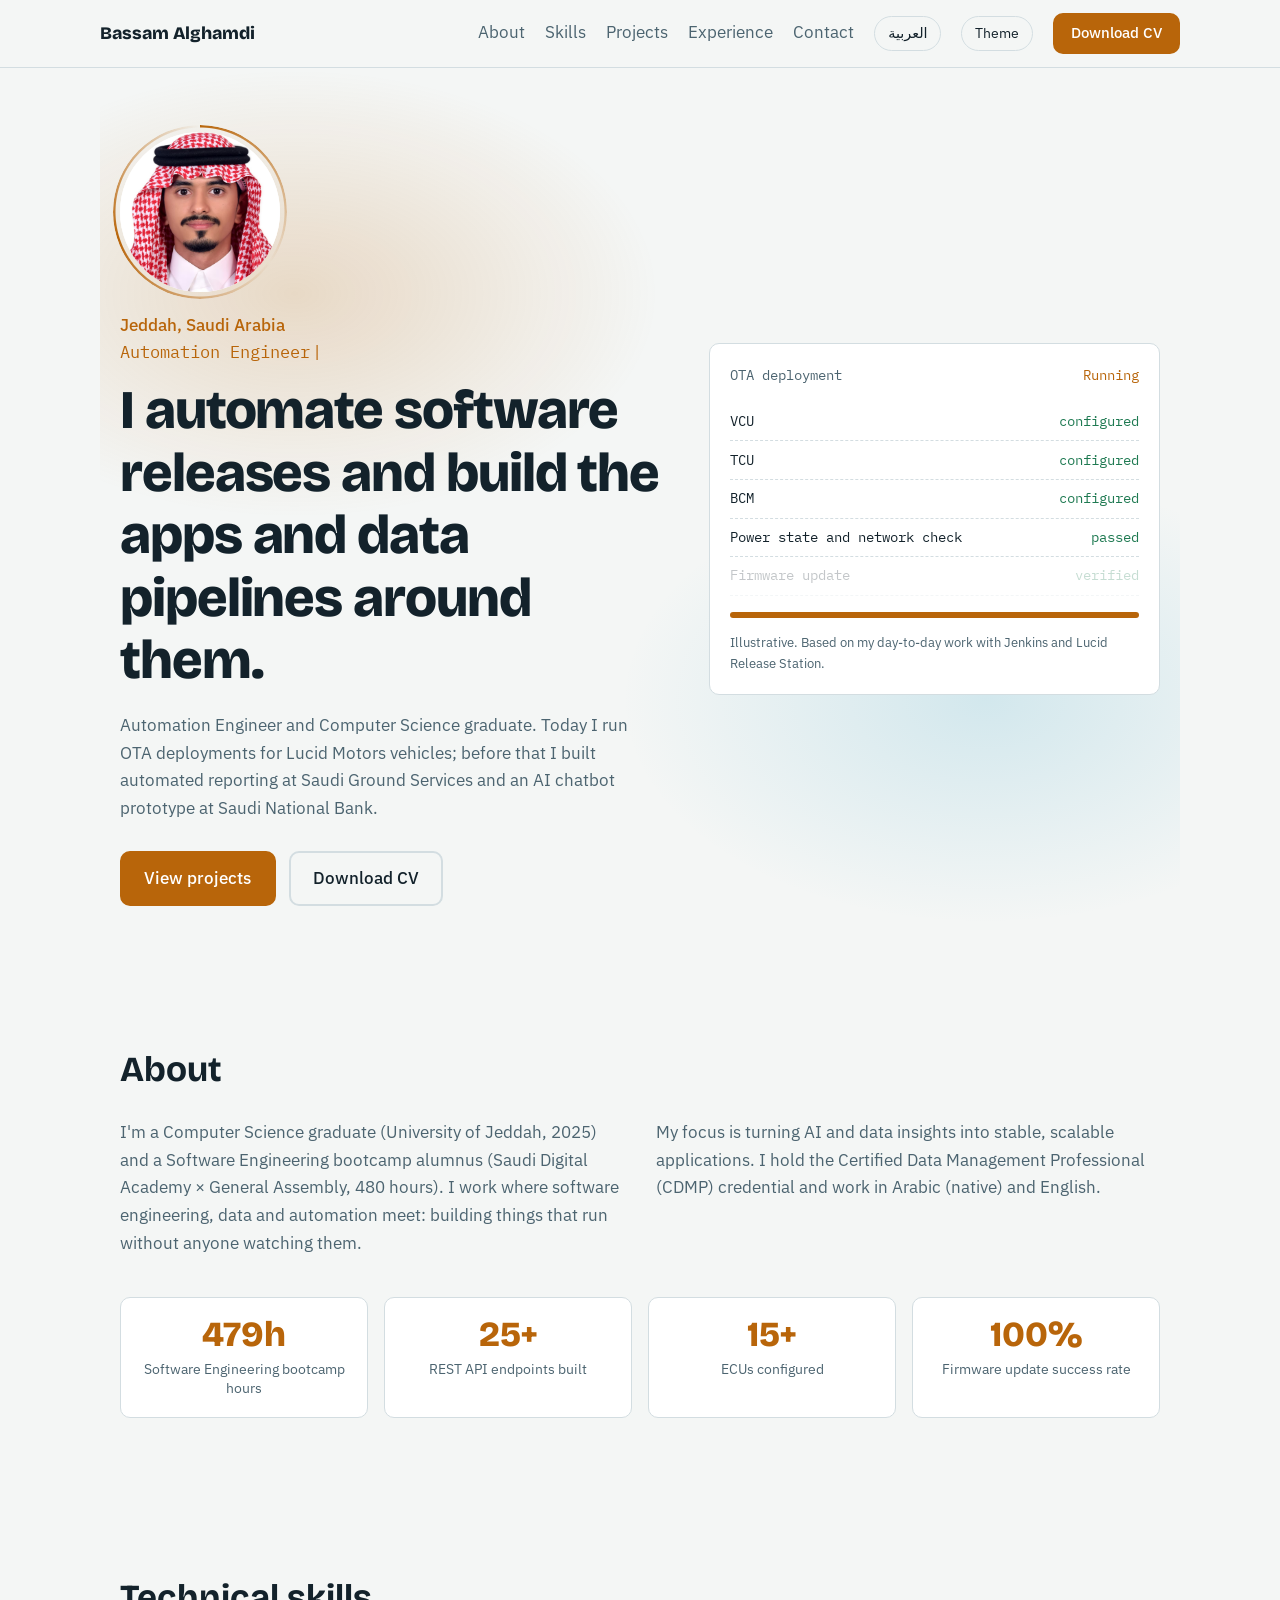
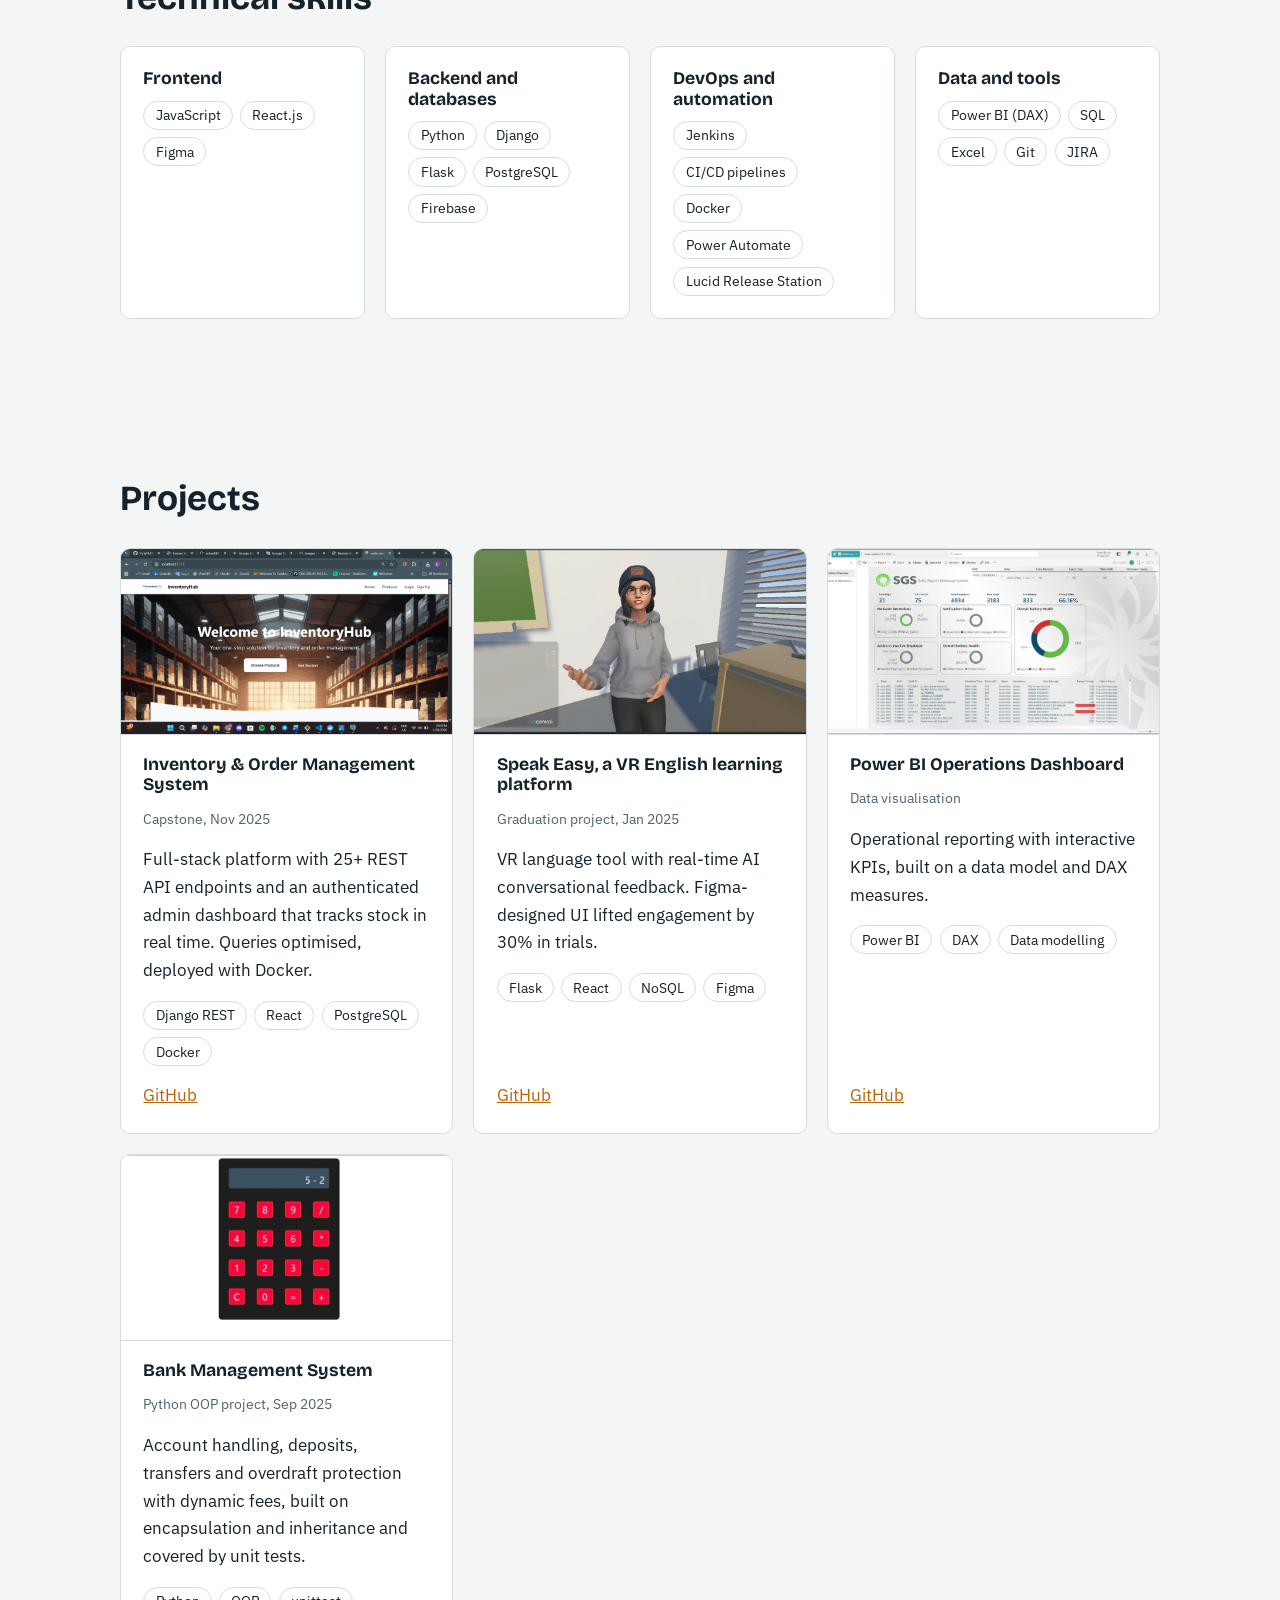
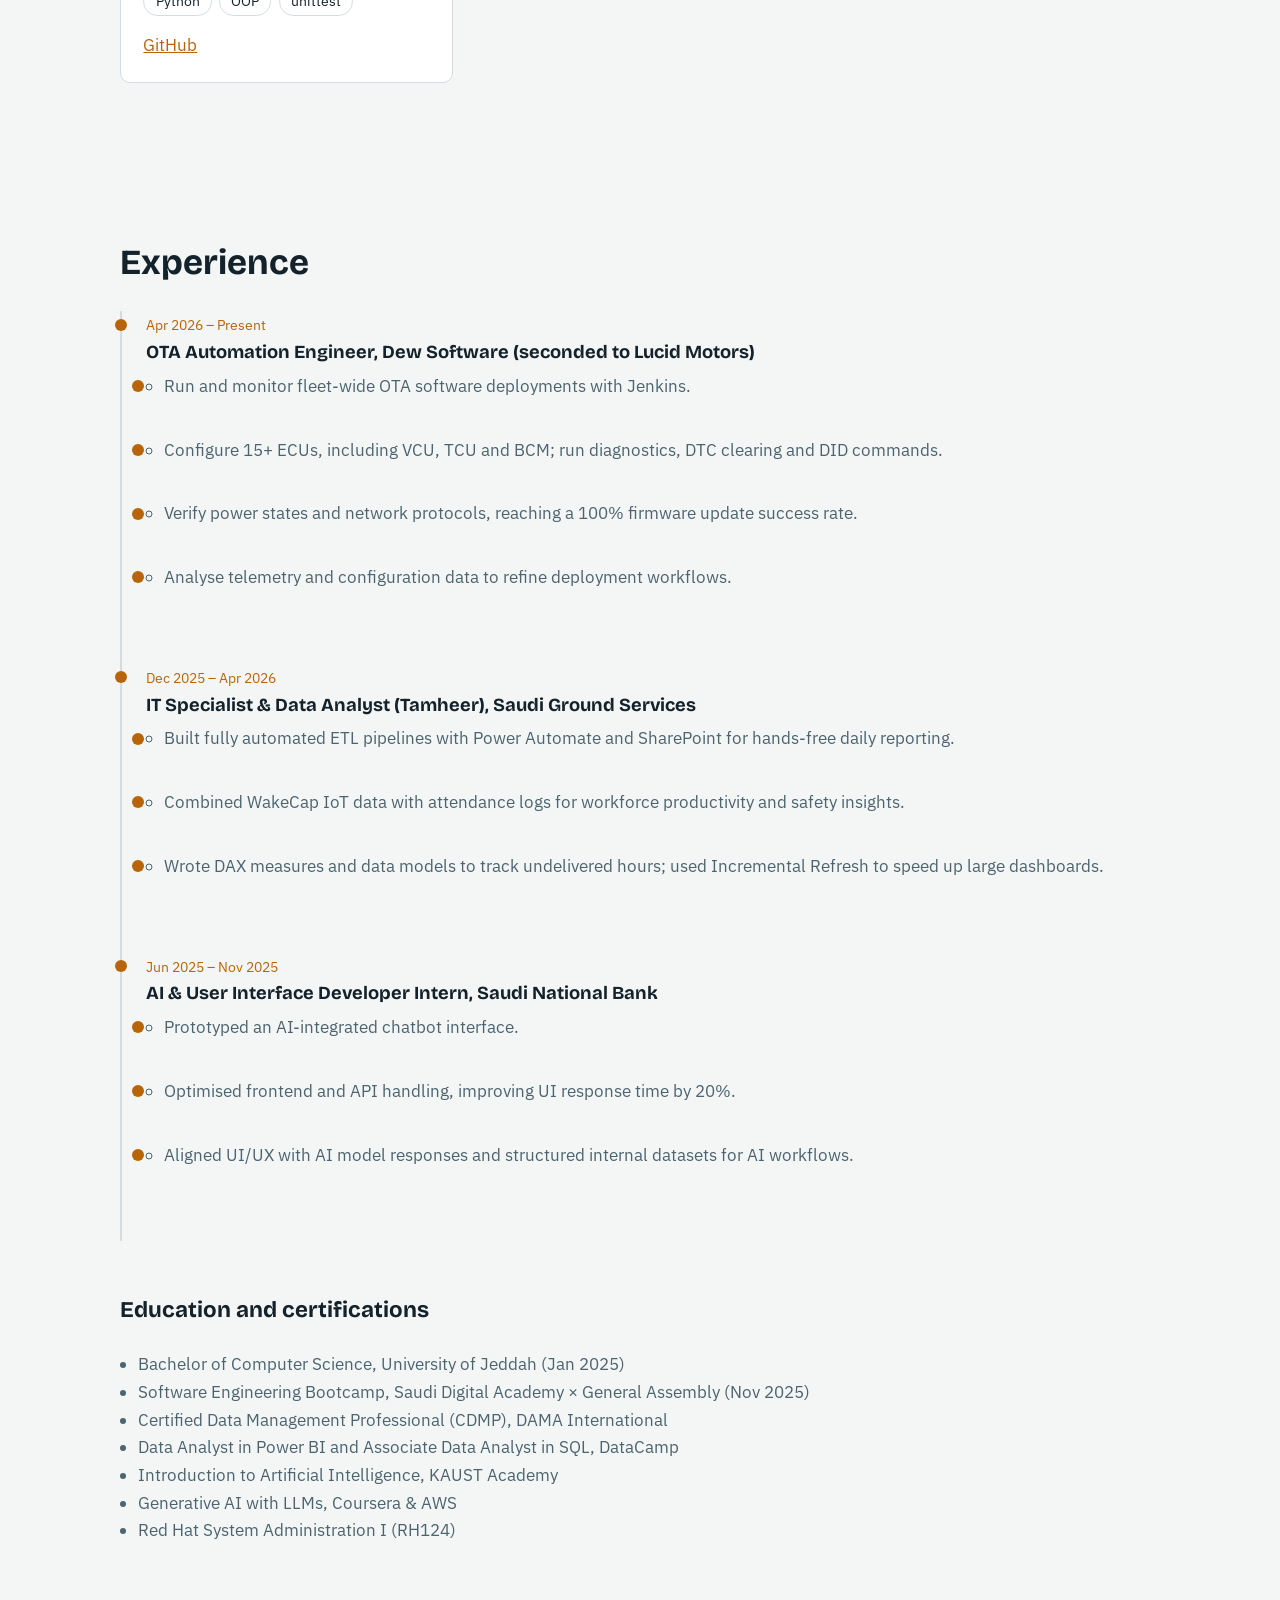
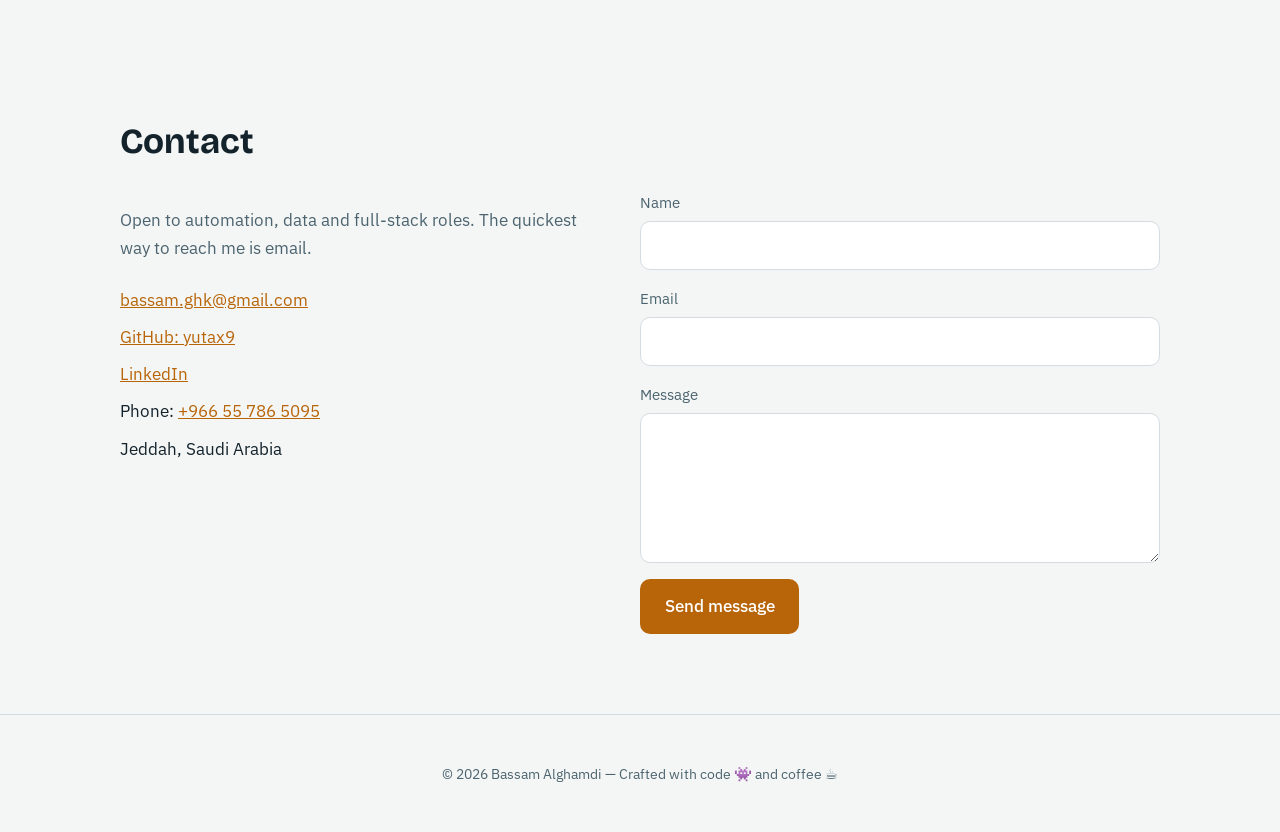
==== commit 3105afc7: "Add files via upload" ====
--- a/index.html
+++ b/index.html
@@ -23,6 +23,7 @@
   </script>
 </head>
 <body>
+  <div class="progress" id="progress" aria-hidden="true"></div>
   <a class="skip" href="#main" data-ar="انتقل إلى المحتوى">Skip to content</a>
 
   <header class="nav">
@@ -36,19 +37,21 @@
       <a href="#contact" data-ar="تواصل">Contact</a>
       <button class="theme-btn" id="lang" lang="ar">العربية</button>
       <button class="theme-btn" id="theme" data-ar="الوضع">Theme</button>
-      <a class="btn btn-small" href="assets/Bassam%20Alghamdi%20-%20Computer%20Science.pdf" download="Bassam_Alghamdi_CV.pdf" data-ar="تحميل السيرة الذاتية">Download CV</a>
+      <a class="btn btn-small" href="assets/Bassam_Alghamdi_CV.pdf" download data-ar="تحميل السيرة الذاتية">Download CV</a>
     </nav>
   </header>
 
   <main id="main">
     <section class="hero" id="top">
       <div class="hero-text">
+        <div class="avatar"><img src="assets/profile-placeholder.jpg" width="932" height="1280" alt="Portrait of Bassam Alghamdi" fetchpriority="high"></div>
         <p class="kicker" data-ar="جدة، المملكة العربية السعودية">Jeddah, Saudi Arabia</p>
+        <p class="role" aria-hidden="true"><span id="role">Automation Engineer</span></p>
         <h1 data-ar="أؤتمت إصدارات البرمجيات، وأبني التطبيقات وخطوط البيانات المحيطة بها.">I automate software releases and build the apps and data pipelines around them.</h1>
         <p class="lead" data-ar="مهندس أتمتة وخريج علوم حاسب. أنفّذ حاليًا تحديثات OTA لمركبات Lucid Motors. وقبل ذلك بنيت تقارير آلية في الخدمات الأرضية السعودية، ونموذجًا أوليًا لمساعد محادثة بالذكاء الاصطناعي في البنك الأهلي السعودي.">Automation Engineer and Computer Science graduate. Today I run OTA deployments for Lucid Motors vehicles; before that I built automated reporting at Saudi Ground Services and an AI chatbot prototype at Saudi National Bank.</p>
         <div class="cta">
           <a class="btn" href="#projects" data-ar="عرض المشاريع">View projects</a>
-          <a class="btn btn-ghost" href="assets/Bassam%20Alghamdi%20-%20Computer%20Science.pdf" download="Bassam_Alghamdi_CV.pdf" data-ar="تحميل السيرة الذاتية">Download CV</a>
+          <a class="btn btn-ghost" href="assets/Bassam_Alghamdi_CV.pdf" download data-ar="تحميل السيرة الذاتية">Download CV</a>
         </div>
       </div>
       <aside class="ota" dir="ltr" aria-label="Illustration of an OTA deployment run">
@@ -71,6 +74,12 @@
         <p data-ar="خريج علوم الحاسب من جامعة جدة (2025)، وخريج معسكر هندسة البرمجيات من أكاديمية سعودي ديجيتال × جنرال أسمبلي (480 ساعة). أعمل حيث تلتقي هندسة البرمجيات بالبيانات والأتمتة: أبني أنظمة تعمل دون مراقبة مستمرة.">I'm a Computer Science graduate (University of Jeddah, 2025) and a Software Engineering bootcamp alumnus (Saudi Digital Academy × General Assembly, 480 hours). I work where software engineering, data and automation meet: building things that run without anyone watching them.</p>
         <p data-ar="يتركز عملي على تحويل رؤى الذكاء الاصطناعي والبيانات إلى تطبيقات مستقرة وقابلة للتوسع. أحمل شهادة مختص معتمد في إدارة البيانات (CDMP)، وأعمل بالعربية (لغتي الأم) والإنجليزية.">My focus is turning AI and data insights into stable, scalable applications. I hold the Certified Data Management Professional (CDMP) credential and work in Arabic (native) and English.</p>
       </div>
+      <div class="stats">
+        <div class="stat"><b data-to="480" data-suffix="h">480h</b><span data-ar="ساعة تدريب في معسكر هندسة البرمجيات">Software Engineering bootcamp hours</span></div>
+        <div class="stat"><b data-to="25" data-suffix="+">25+</b><span data-ar="نقطة REST API تم تطويرها">REST API endpoints built</span></div>
+        <div class="stat"><b data-to="15" data-suffix="+">15+</b><span data-ar="وحدة تحكم إلكترونية (ECU) تم ضبطها">ECUs configured</span></div>
+        <div class="stat"><b data-to="100" data-suffix="%">100%</b><span data-ar="نسبة نجاح تحديثات البرامج الثابتة">Firmware update success rate</span></div>
+      </div>
     </section>
 
     <section id="skills" class="section">
@@ -197,7 +206,8 @@
     </section>
   </main>
 
-  <footer><p><span data-ar="© بسام الغامدي">© Bassam Alghamdi</span> <span id="year">2026</span></p></footer>
+  <footer><p>© <span id="year">2026</span> <span data-ar="بسام الغامدي — صُنع بالكود 👾 والقهوة ☕">Bassam Alghamdi — Crafted with code 👾 and coffee ☕</span></p></footer>
+  <button class="to-top" id="toTop" aria-label="Back to top">↑</button>
   <script src="scripts/app.js" defer></script>
 </body>
 </html>
--- a/styles/style.css
+++ b/styles/style.css
@@ -23,11 +23,11 @@
 
 *, *::before, *::after { box-sizing: border-box; }
 html { scroll-behavior: smooth; scroll-padding-top: 72px; }
-body { margin: 0; background: var(--bg); color: var(--text); font: 400 1.05rem/1.65 var(--body); transition: background .3s, color .3s; }
+body { overflow-x: clip; margin: 0; background: var(--bg); color: var(--text); font: 400 1.05rem/1.65 var(--body); transition: background .3s, color .3s; }
 a { color: inherit; }
 h1, h2, h3 { font-family: var(--head); line-height: 1.15; margin: 0; }
 :focus-visible { outline: 3px solid var(--accent); outline-offset: 3px; }
-.skip { position: absolute; left: -999px; } .skip:focus { left: 1rem; top: 1rem; background: var(--accent); color: var(--on-accent); padding: .5rem 1rem; z-index: 99; }
+.skip { position: absolute; inset-inline-start: 1rem; top: 0; transform: translateY(-200%); } .skip:focus { transform: none; top: 1rem; background: var(--accent); color: var(--on-accent); padding: .5rem 1rem; z-index: 99; }
 
 /* Navigation */
 .nav { position: sticky; top: 0; z-index: 10; display: flex; align-items: center; justify-content: space-between; gap: 1rem;
@@ -47,13 +47,14 @@
 .btn-small { padding: .4rem 1rem; font-size: .92rem; }
 
 /* Layout */
-.section, .hero { max-width: var(--max); margin: 0 auto; padding: 5rem 1.25rem; }
+.section, .hero { max-width: var(--max); margin: 0 auto; padding: clamp(3rem, 7vw, 5rem) 1.25rem; }
+.hero { padding-block: clamp(2rem, 5vw, 4rem); position: relative; isolation: isolate; }
 .section h2 { font-size: clamp(1.7rem, 3vw, 2.2rem); margin-bottom: 1.75rem; }
 .section h2.sub { margin-top: 3.5rem; font-size: 1.4rem; }
 .lead { color: var(--muted); max-width: 62ch; }
 
 /* Hero */
-.hero { display: grid; grid-template-columns: 1.2fr 1fr; gap: 3rem; align-items: center; min-height: 82vh; }
+.hero { display: grid; grid-template-columns: 1.2fr 1fr; gap: 3rem; align-items: center; }
 .hero h1 { font-size: clamp(2rem, 4.6vw, 3.4rem); font-weight: 800; margin: .6rem 0 1.25rem; letter-spacing: -.02em; }
 .kicker { margin: 0; color: var(--accent); font-weight: 500; }
 .cta { display: flex; flex-wrap: wrap; gap: .8rem; margin-top: 1.75rem; }
@@ -115,7 +116,7 @@
 .form-row .btn { cursor: pointer; font: inherit; font-weight: 500; }
 .form-row .btn:disabled { opacity: .6; cursor: wait; }
 #formStatus.ok { color: var(--ok); } #formStatus.err { color: #e5675a; }
-@media (max-width: 820px) { .contact-grid { grid-template-columns: 1fr; gap: 2rem; } }
+@media (max-width: 900px) { .contact-grid { grid-template-columns: 1fr; gap: 2rem; } }
 
 /* Arabic (RTL): swap typefaces, loosen line height */
 :root[lang="ar"] body { font-family: "IBM Plex Sans Arabic", system-ui, sans-serif; line-height: 1.85; }
@@ -123,8 +124,8 @@
 :root[lang="ar"] .ota-note { font-family: var(--body); }
 
 /* Responsive */
-@media (max-width: 820px) {
-  .hero { grid-template-columns: 1fr; min-height: 0; padding-top: 3rem; }
+@media (max-width: 900px) {
+  .hero { grid-template-columns: 1fr; }
   .about-grid { grid-template-columns: 1fr; }
   .menu-btn { display: inline-block; }
   nav { display: none; position: absolute; top: 100%; left: 0; right: 0; flex-direction: column; align-items: flex-start; padding: 1.25rem; background: var(--bg); border-bottom: 1px solid var(--line); }
@@ -134,3 +135,72 @@
   html { scroll-behavior: auto; }
   * { transition: none !important; }
 }
+
+
+/* ================= Motion and personality ================= */
+@supports not (overflow: clip) { body { overflow-x: hidden; } }
+
+/* Avatar: slow float + rotating accent ring */
+.avatar { position: relative; width: clamp(120px, 28vw, 160px); aspect-ratio: 1; margin-bottom: 1.25rem; animation: float 6s ease-in-out infinite; }
+.avatar img { width: 100%; height: 100%; border-radius: 50%; object-fit: cover; object-position: 50% 28%; background: #fff; display: block; }
+.avatar::before { content: ""; position: absolute; inset: -7px; border-radius: 50%; background: conic-gradient(var(--accent), transparent 35%, var(--accent) 70%, transparent);
+  -webkit-mask: radial-gradient(farthest-side, transparent calc(100% - 3px), #000 calc(100% - 2px)); mask: radial-gradient(farthest-side, transparent calc(100% - 3px), #000 calc(100% - 2px));
+  animation: spin 8s linear infinite; }
+@keyframes float { 50% { transform: translateY(-8px); } }
+@keyframes spin { to { transform: rotate(360deg); } }
+
+/* Rotating role line */
+.role { margin: .1rem 0 0; font: 400 1.05rem var(--mono); color: var(--accent); min-height: 1.7em; }
+.role::after { content: "|"; margin-inline-start: 2px; animation: blink 1s steps(1) infinite; }
+:root[lang="ar"] .role { font-family: "IBM Plex Sans Arabic", var(--mono); }
+@keyframes blink { 50% { opacity: 0; } }
+
+/* Ambient glow behind the hero */
+.hero::before { content: ""; position: absolute; z-index: -1; inset: 0; pointer-events: none;
+  background: radial-gradient(520px 320px at 18% 25%, color-mix(in srgb, var(--accent) 20%, transparent), transparent 70%),
+              radial-gradient(520px 320px at 82% 70%, color-mix(in srgb, #3aa6c9 18%, transparent), transparent 70%);
+  animation: glow 9s ease-in-out infinite alternate; }
+@keyframes glow { from { opacity: .55; } to { opacity: 1; } }
+
+/* Scroll reveal (only when JS is running) */
+.js .reveal { opacity: 0; transform: translateY(22px); transition: opacity .7s ease, transform .7s ease; transition-delay: var(--d, 0s); }
+.js .reveal.in { opacity: 1; transform: none; }
+.js .reveal.done { transition: border-color .2s, transform .25s, box-shadow .25s, opacity .2s; transition-delay: 0s; }
+
+/* Hover feedback */
+.skill, .project, .stat { transition: border-color .2s, transform .25s, box-shadow .25s; }
+.skill:hover, .stat:hover { border-color: var(--accent); }
+.project:hover, .skill:hover { transform: translateY(-6px); box-shadow: 0 16px 36px -20px color-mix(in srgb, var(--accent) 70%, transparent); }
+.project img { transition: transform .6s ease; }
+.project:hover img { transform: scale(1.06); }
+.tags li { transition: border-color .2s, color .2s, transform .2s; }
+.tags li:hover { border-color: var(--accent); color: var(--accent); transform: translateY(-2px); }
+.btn:hover { box-shadow: 0 8px 22px -10px var(--accent); }
+
+/* Stats */
+.stats { display: grid; grid-template-columns: repeat(auto-fit, minmax(150px, 1fr)); gap: 1rem; margin-top: 2.5rem; }
+.stat { background: var(--surface); border: 1px solid var(--line); border-radius: var(--radius); padding: 1.1rem; text-align: center; }
+.stat b { display: block; font: 800 2.2rem/1.1 var(--head); color: var(--accent); }
+.stat span { display: block; margin-top: .3rem; color: var(--muted); font-size: .88rem; line-height: 1.4; }
+
+/* Timeline dot pulse */
+@keyframes pulse { from { box-shadow: 0 0 0 0 color-mix(in srgb, var(--accent) 55%, transparent); } to { box-shadow: 0 0 0 14px transparent; } }
+.timeline li.in::before { animation: pulse 1.6s ease-out 2; }
+
+/* Active nav link */
+nav a:not(.btn) { position: relative; }
+nav a:not(.btn)::after { content: ""; position: absolute; inset-inline: 0; bottom: -4px; height: 2px; background: var(--accent); transform: scaleX(0); transition: transform .25s; }
+nav a.active:not(.btn) { color: var(--text); }
+nav a.active:not(.btn)::after { transform: scaleX(1); }
+
+/* Scroll progress + back to top */
+.progress { position: fixed; top: 0; inset-inline: 0; height: 3px; background: var(--accent); transform: scaleX(0); transform-origin: 0 50%; z-index: 20; }
+:root[dir="rtl"] .progress { transform-origin: 100% 50%; }
+.to-top { position: fixed; inset-inline-end: 1rem; bottom: 1rem; width: 44px; height: 44px; border-radius: 50%; border: 1px solid var(--line); background: var(--surface); color: var(--text); font-size: 1.2rem; cursor: pointer; opacity: 0; pointer-events: none; transform: translateY(10px); transition: opacity .25s, transform .25s; z-index: 15; }
+.to-top.show { opacity: 1; pointer-events: auto; transform: none; }
+footer p { transition: transform .3s; } footer p:hover { transform: scale(1.04); }
+
+@media (prefers-reduced-motion: reduce) {
+  *, *::before { animation: none !important; }
+  .js .reveal { opacity: 1; transform: none; }
+}
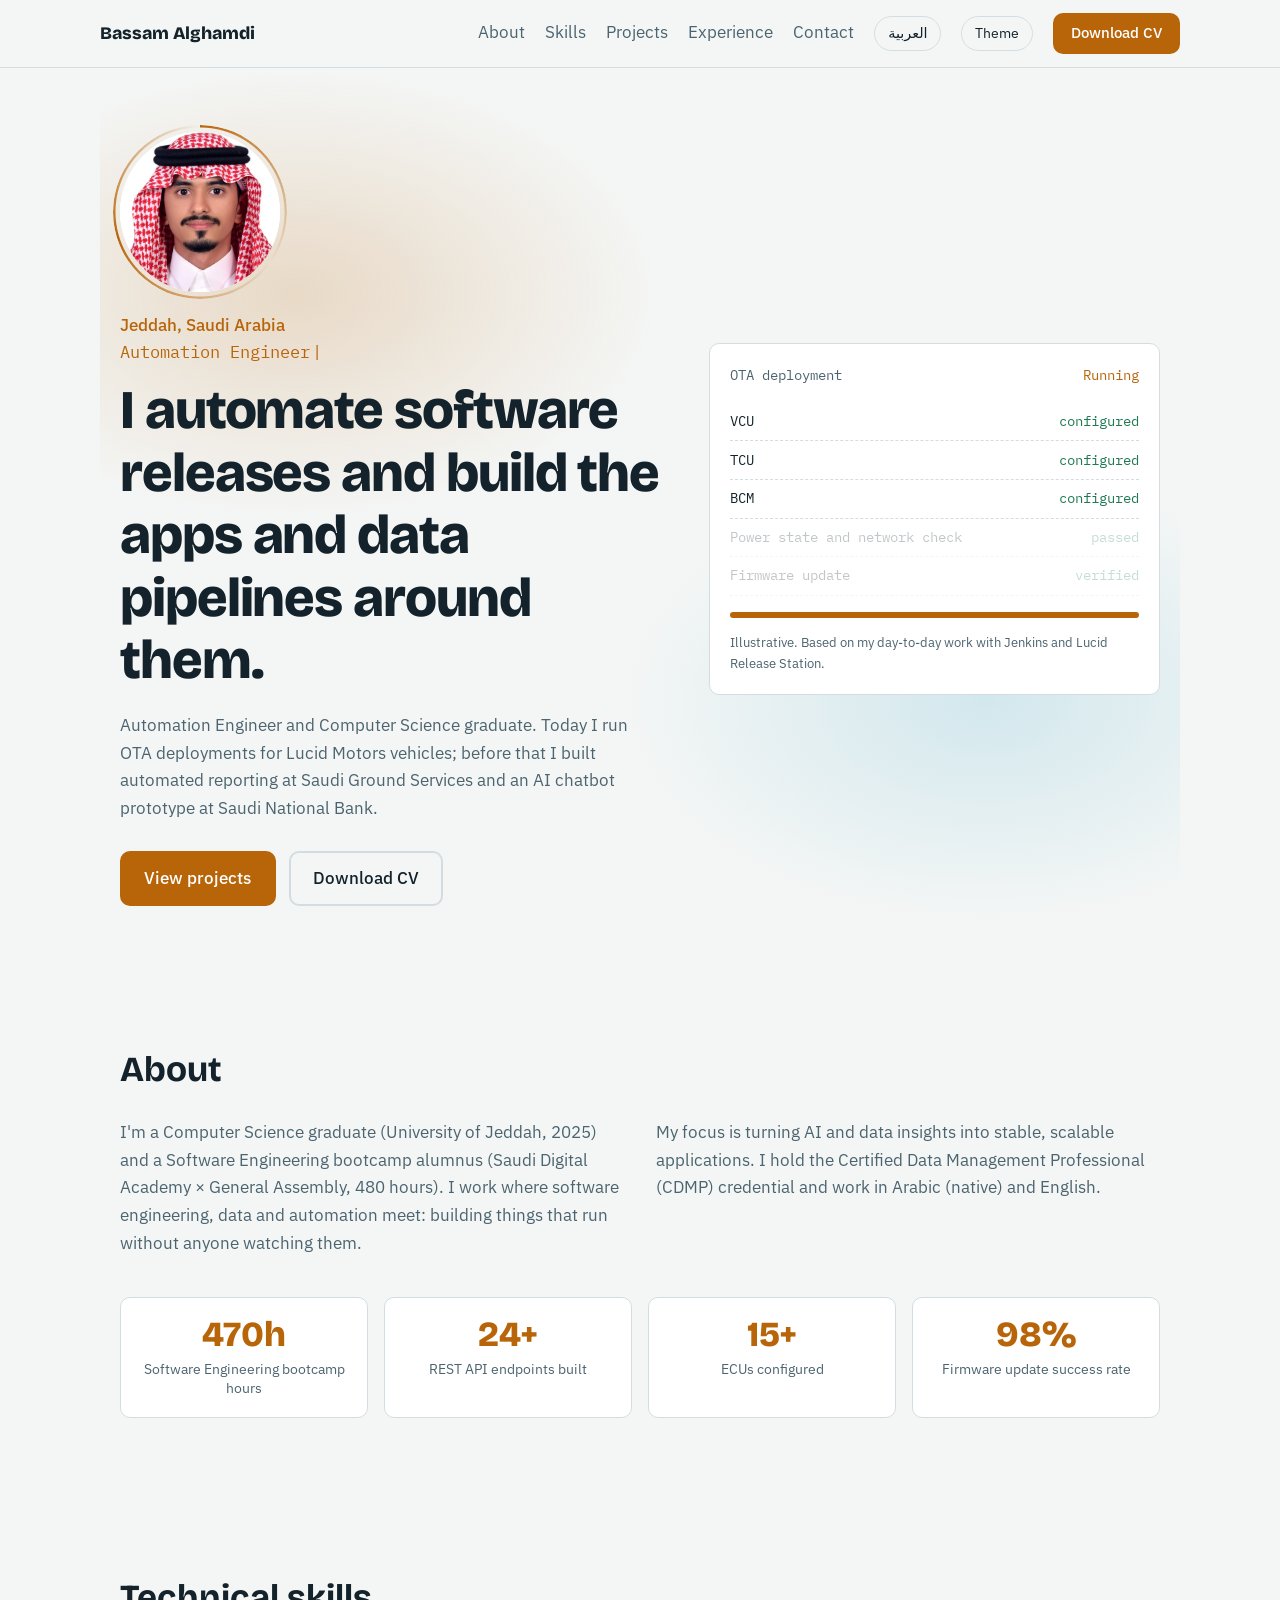
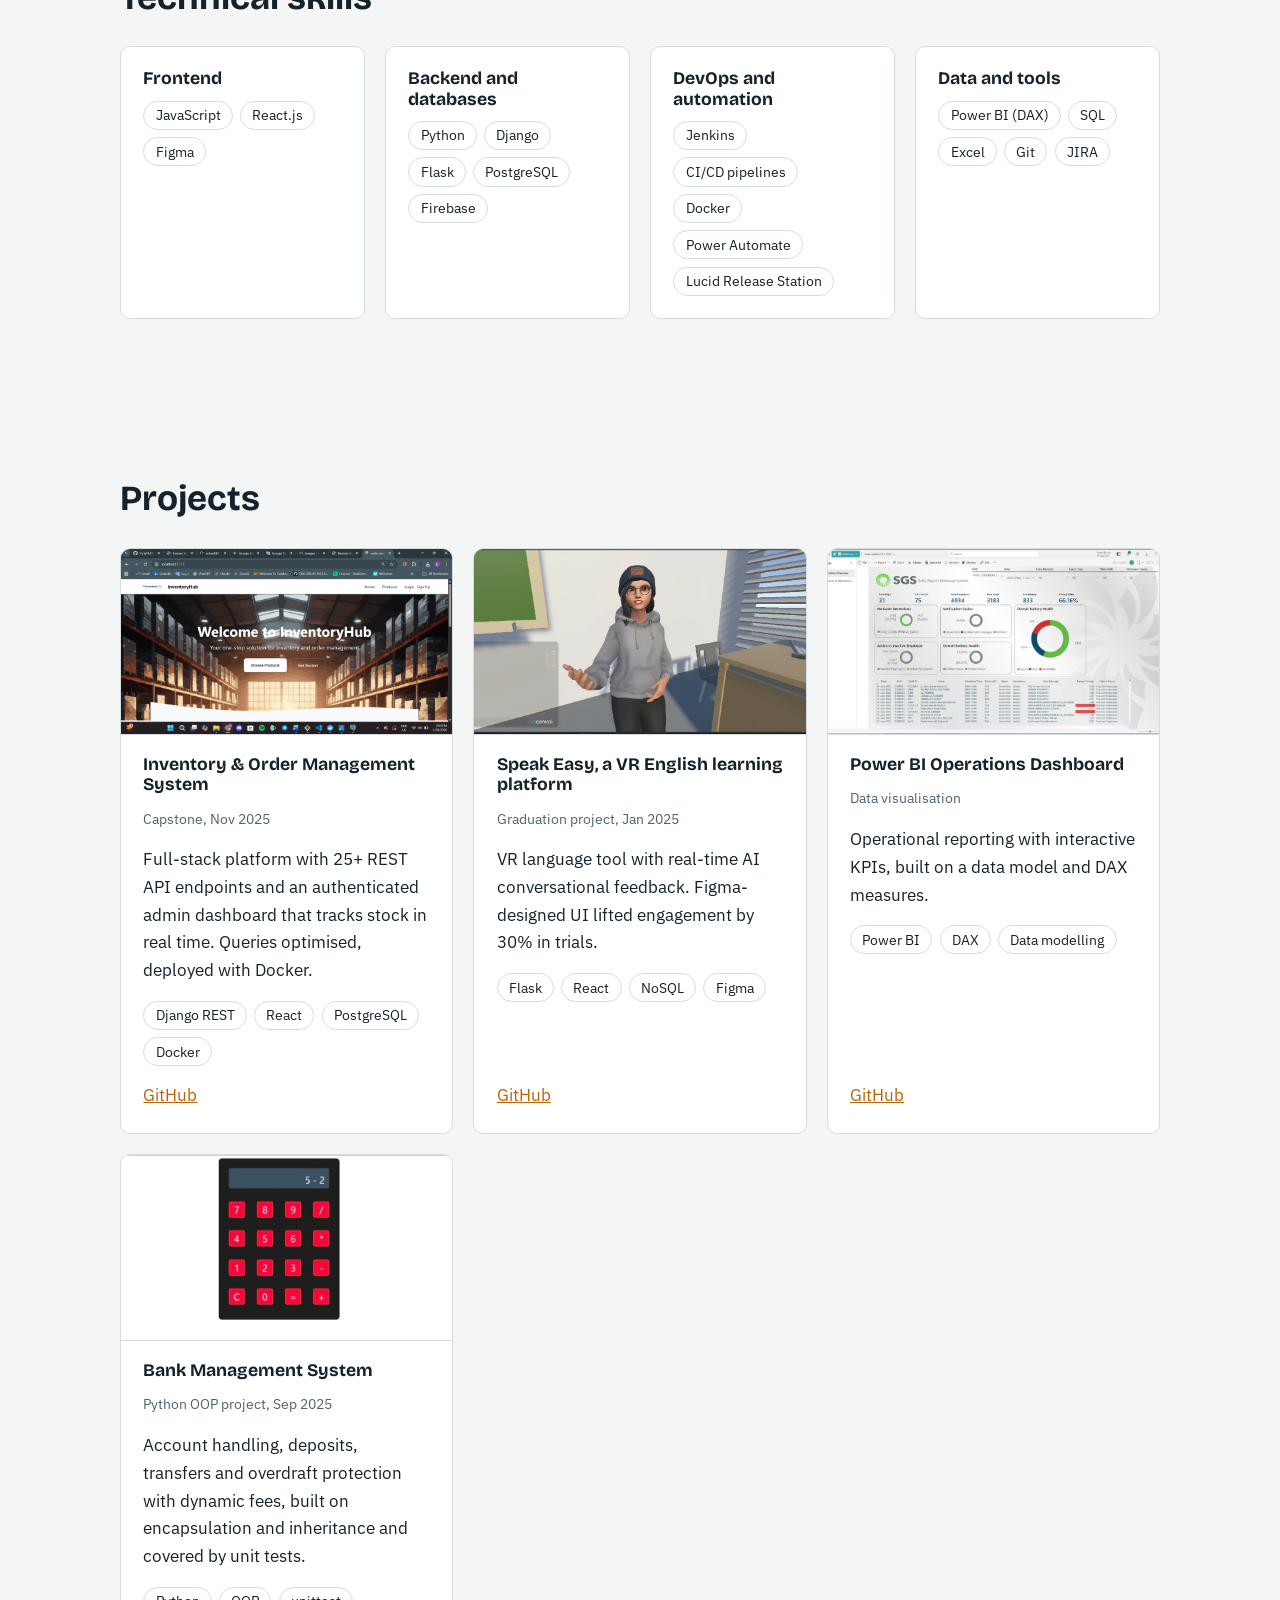
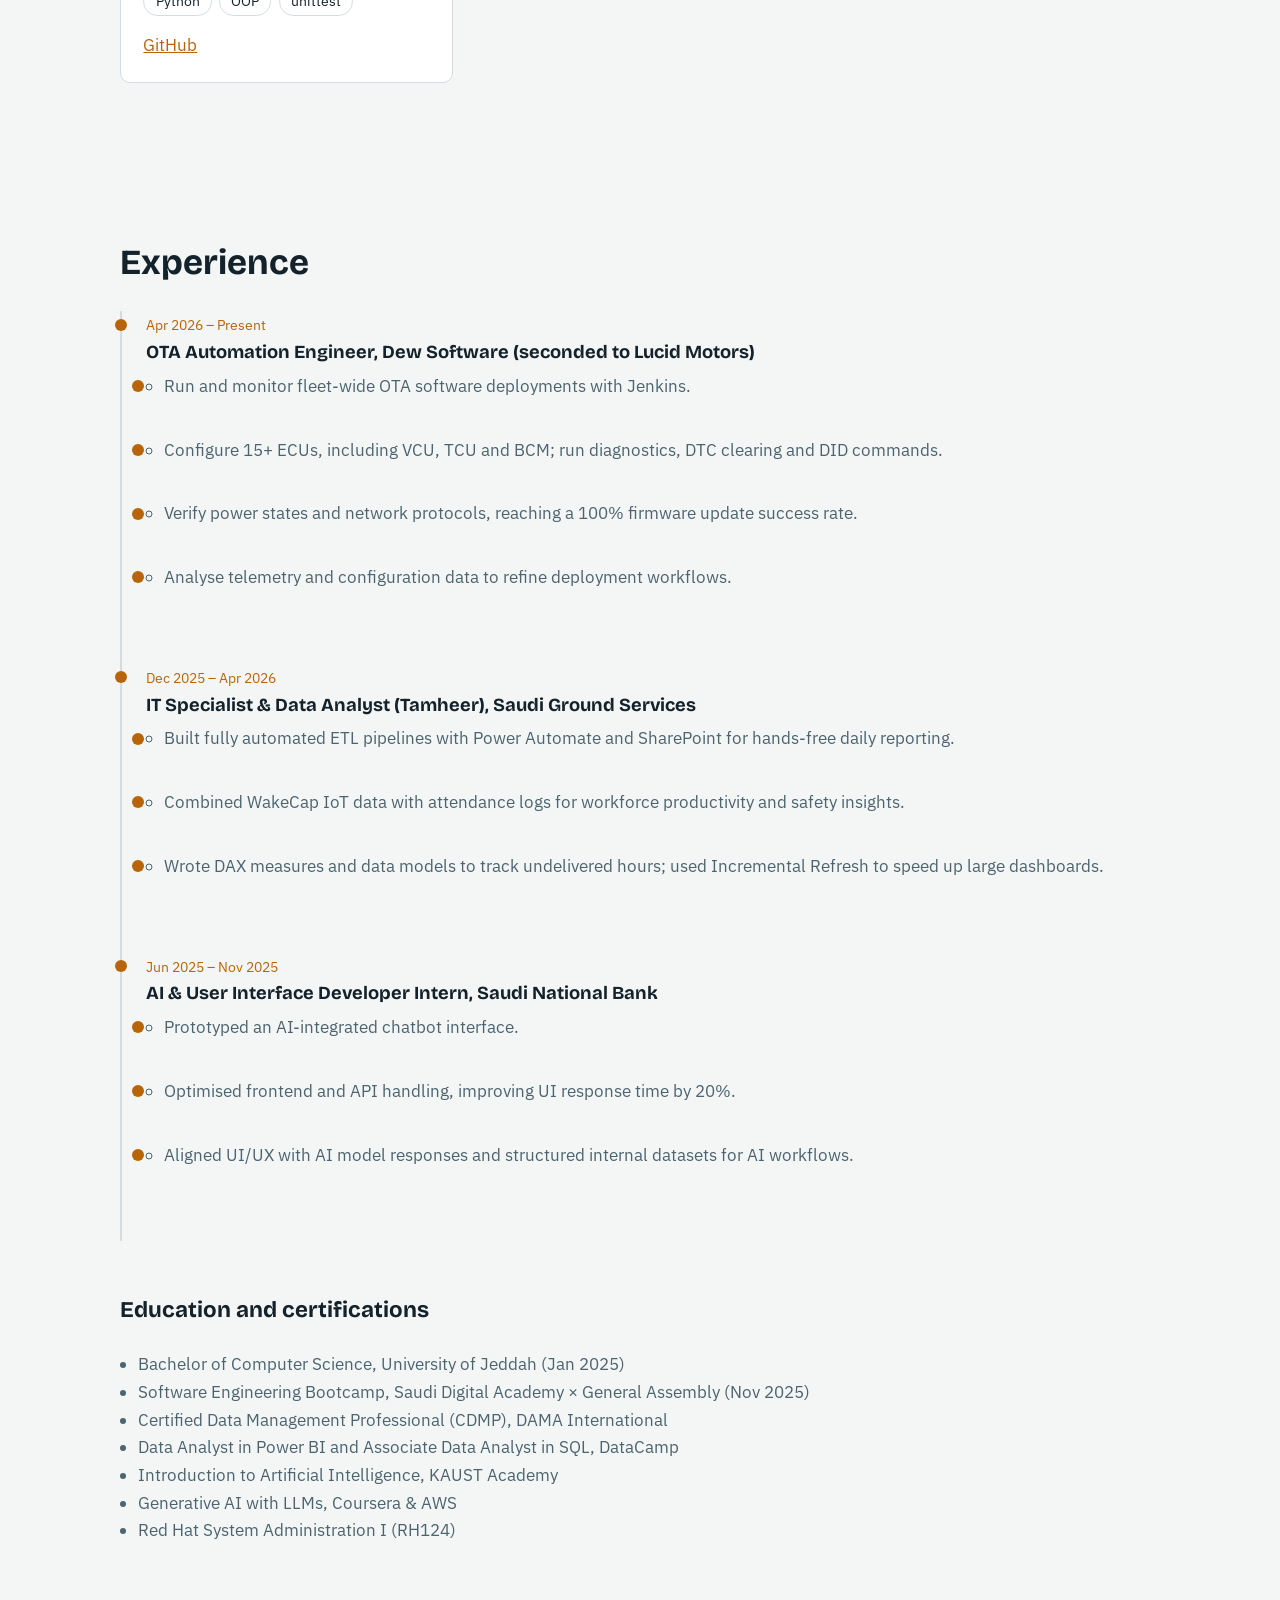
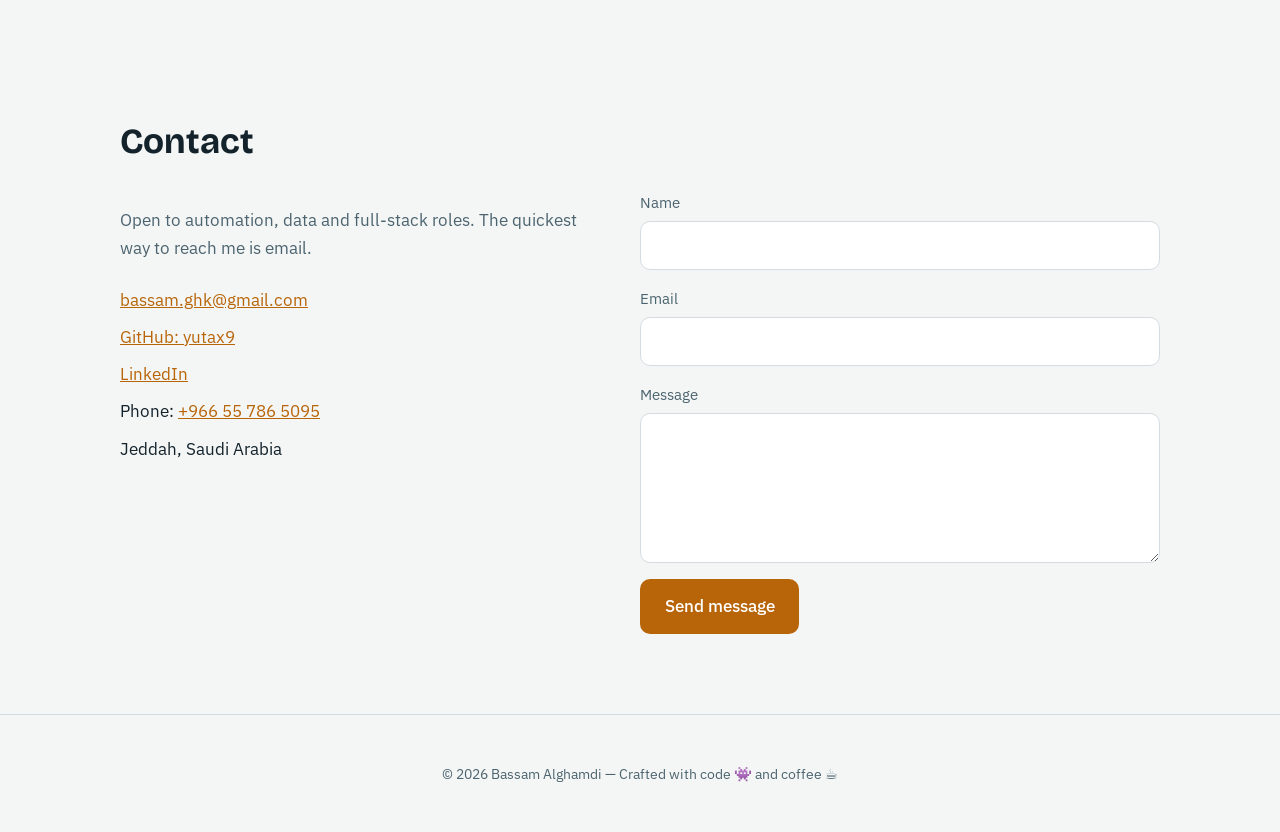
==== commit 59d97b1b: "Update CV download link in index.html" ====
--- a/index.html
+++ b/index.html
@@ -37,7 +37,7 @@
       <a href="#contact" data-ar="تواصل">Contact</a>
       <button class="theme-btn" id="lang" lang="ar">العربية</button>
       <button class="theme-btn" id="theme" data-ar="الوضع">Theme</button>
-      <a class="btn btn-small" href="assets/Bassam_Alghamdi_CV.pdf" download data-ar="تحميل السيرة الذاتية">Download CV</a>
+      <a class="btn btn-small" href="assets/Bassam Alghamdi - Computer Science.pdf" download data-ar="تحميل السيرة الذاتية">Download CV</a>
     </nav>
   </header>
 
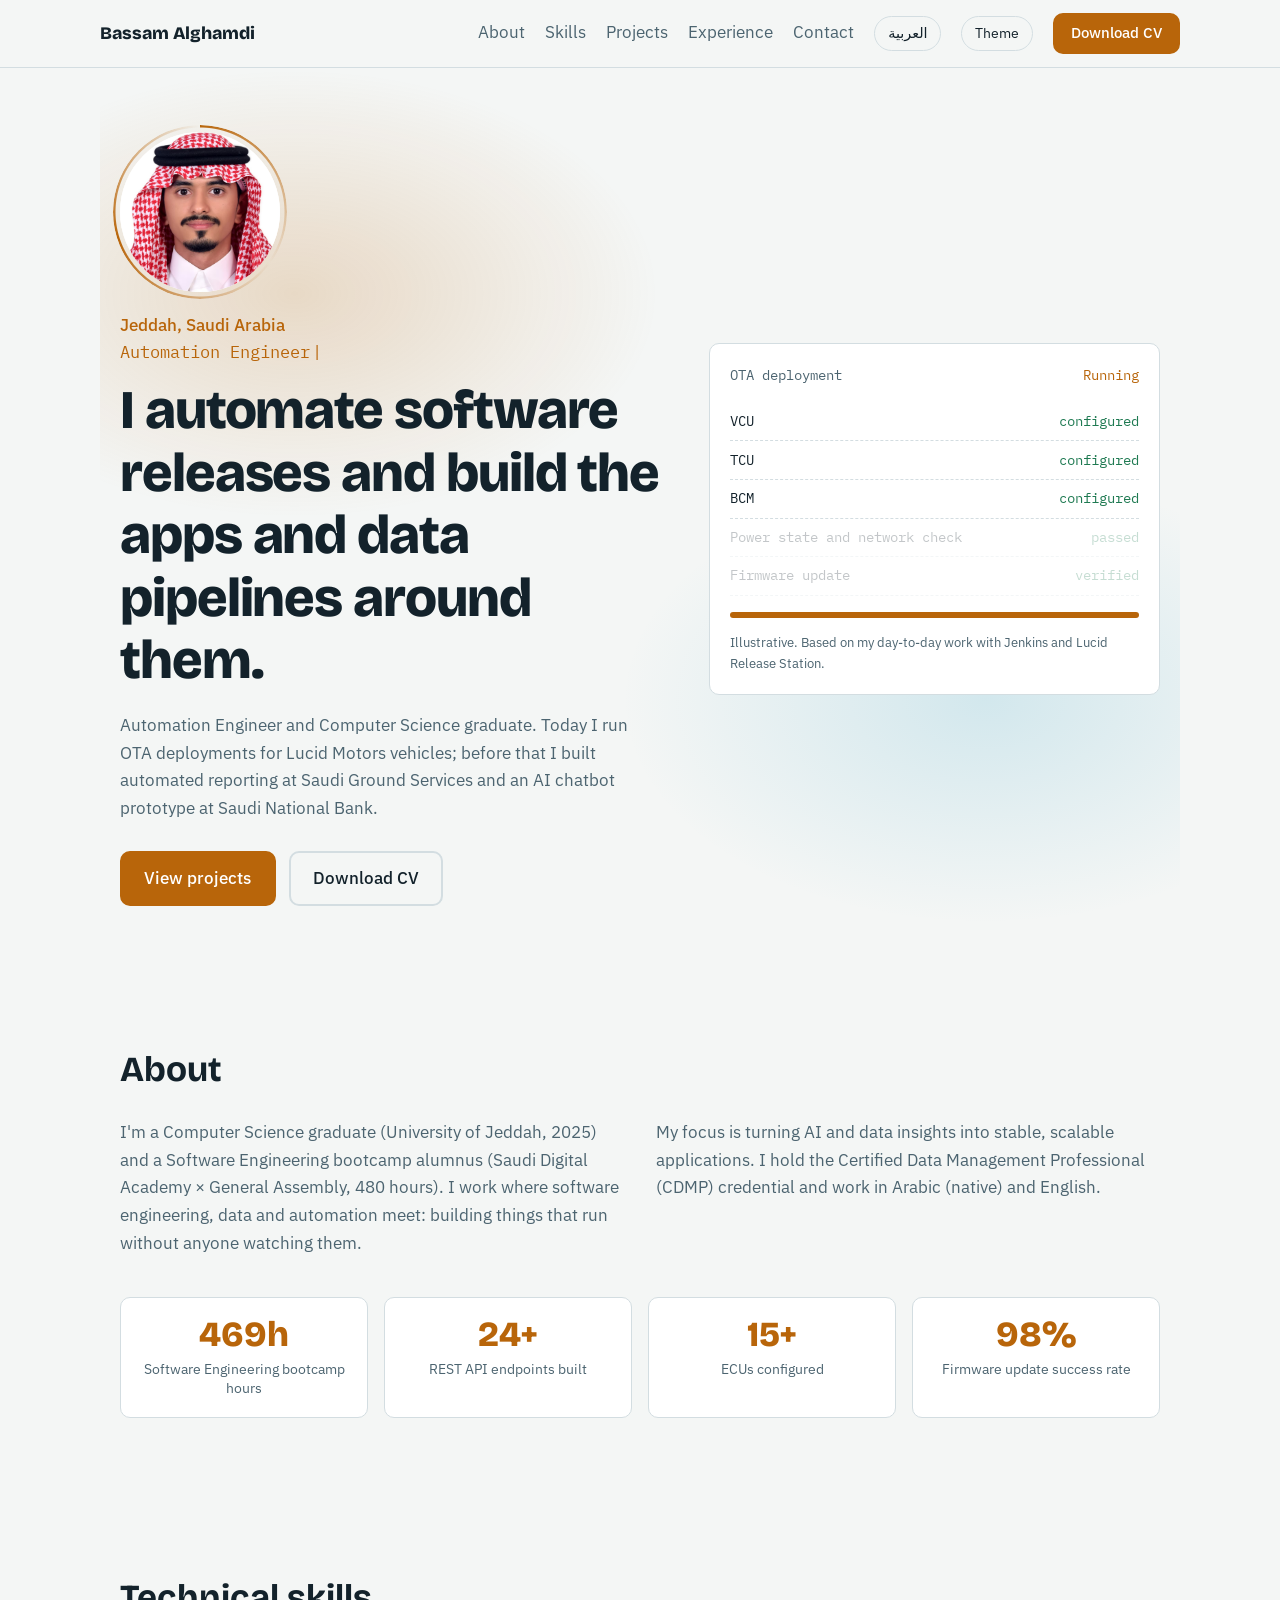
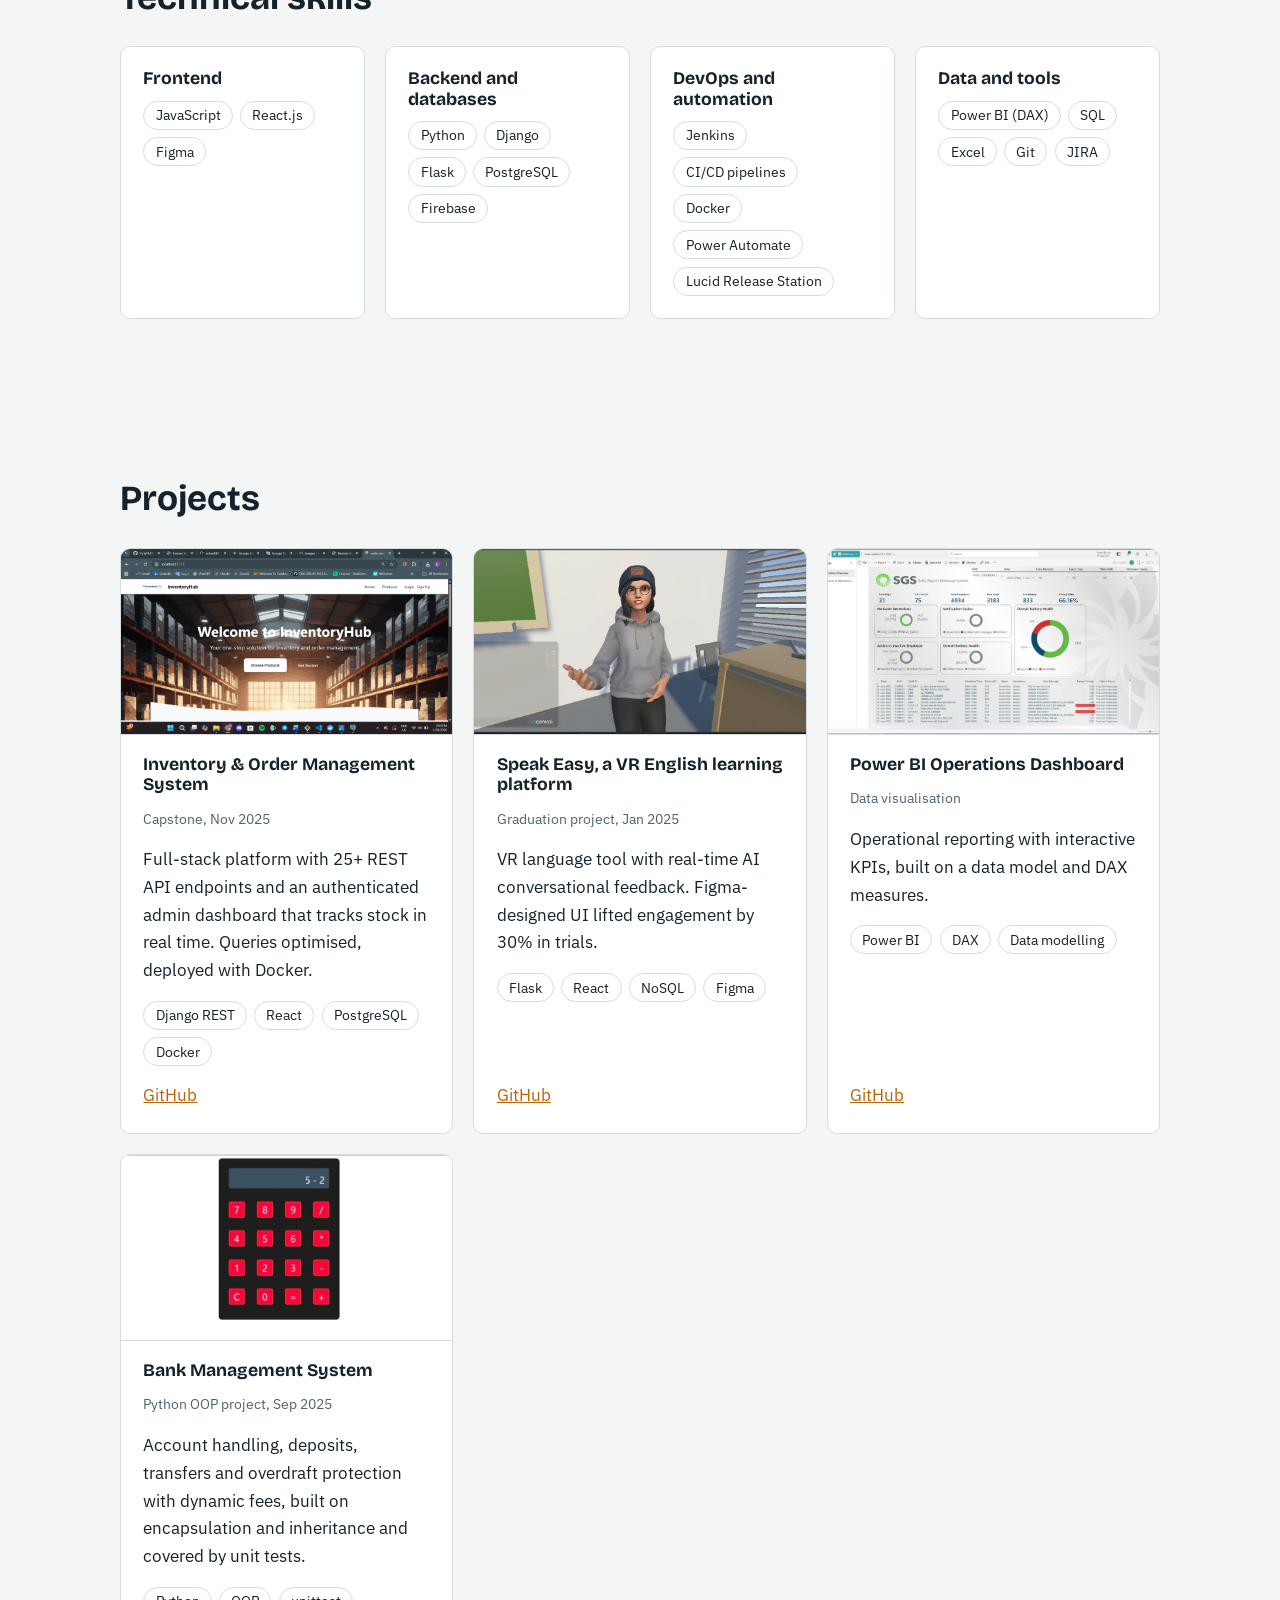
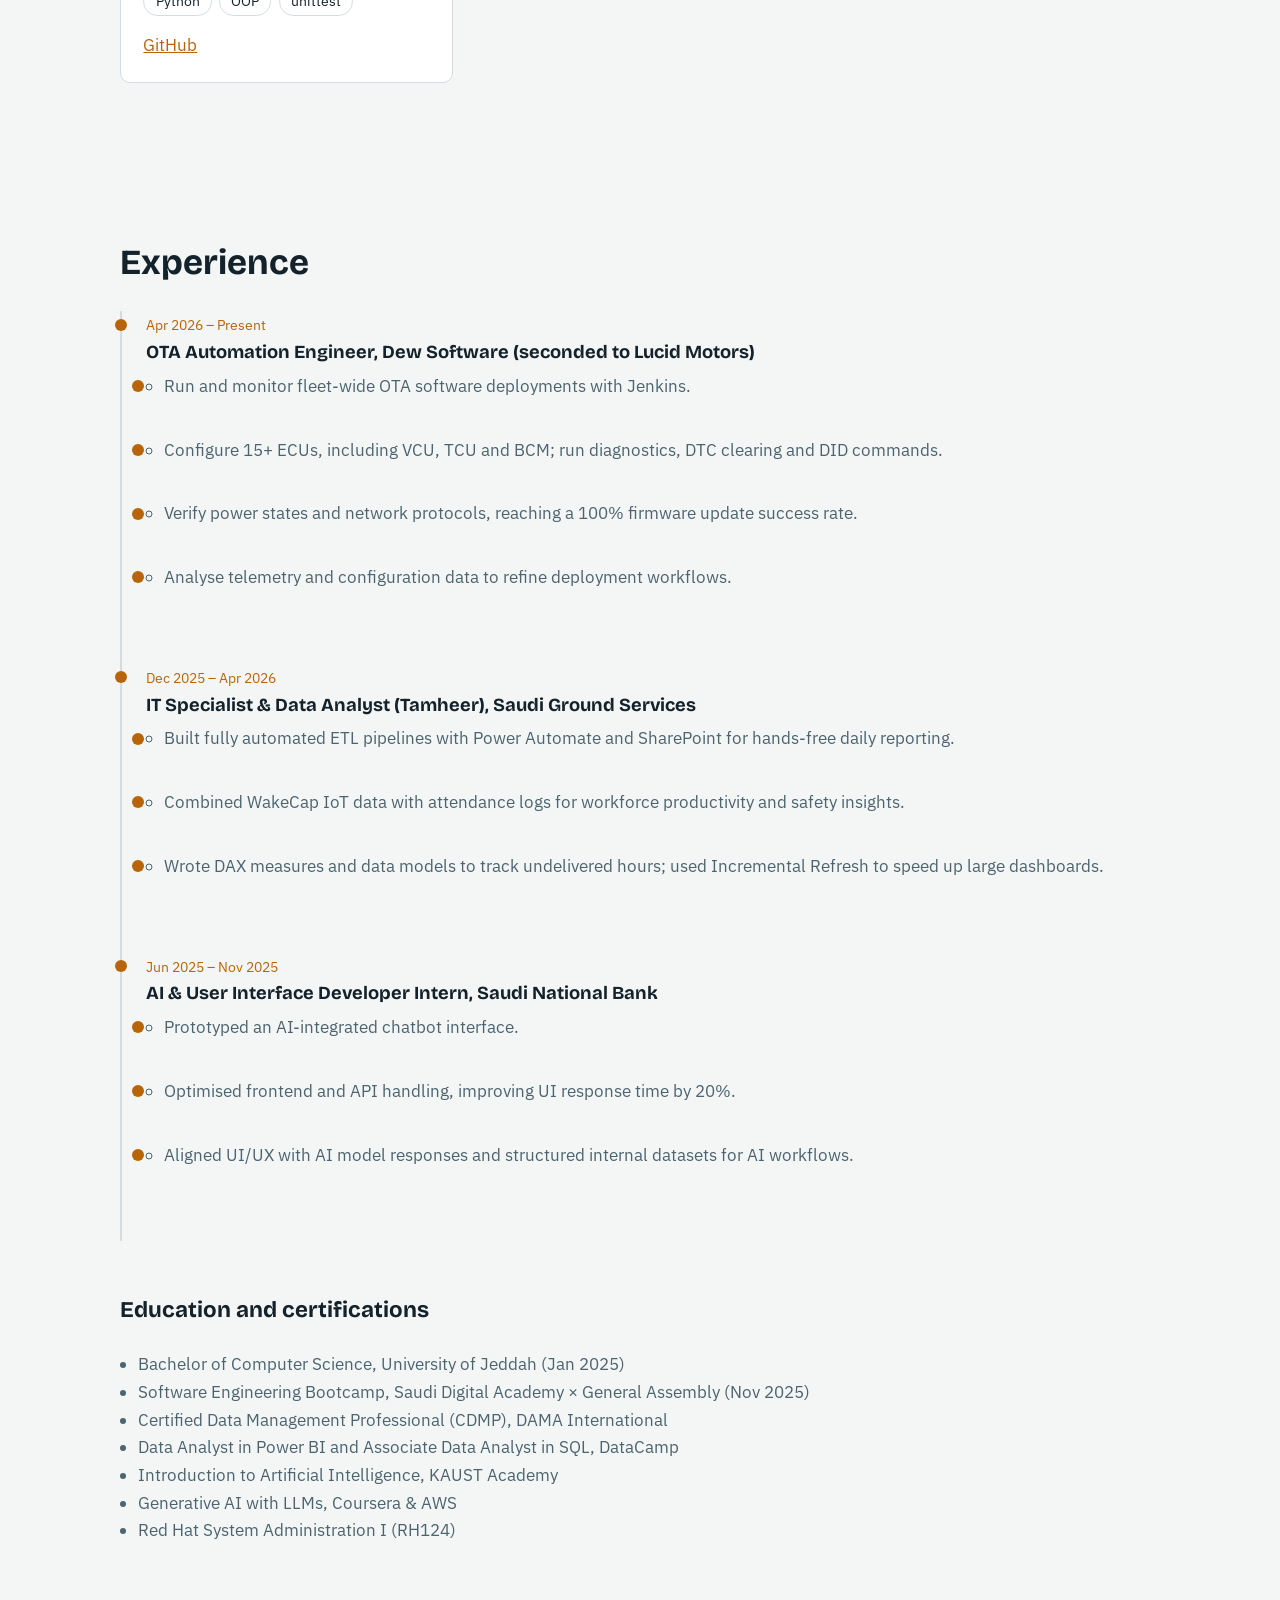
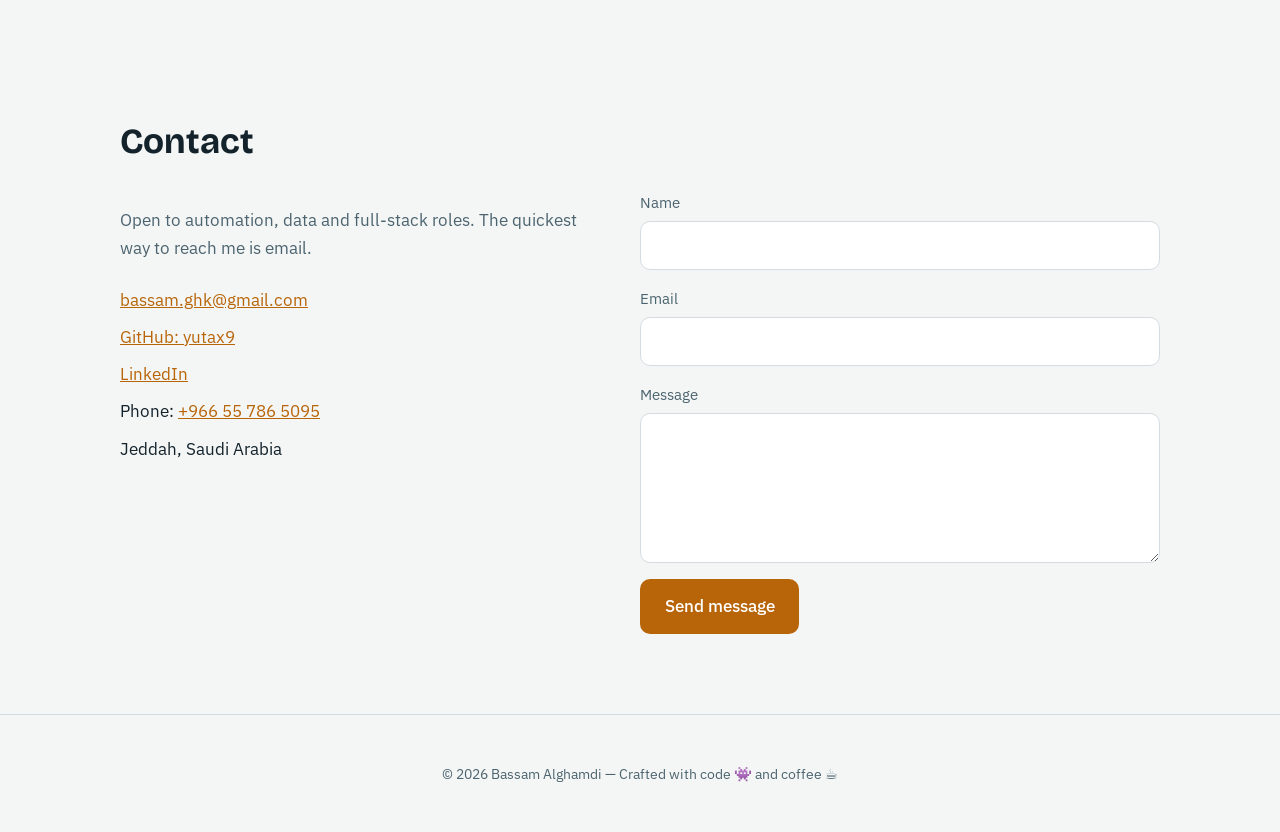
==== commit 4753c2f2: "Fix CV download links in index.html" ====
--- a/index.html
+++ b/index.html
@@ -37,7 +37,7 @@
       <a href="#contact" data-ar="تواصل">Contact</a>
       <button class="theme-btn" id="lang" lang="ar">العربية</button>
       <button class="theme-btn" id="theme" data-ar="الوضع">Theme</button>
-      <a class="btn btn-small" href="assets/Bassam Alghamdi - Computer Science.pdf" download data-ar="تحميل السيرة الذاتية">Download CV</a>
+      <a class="btn btn-small" href="assets/Bassam Alghamdi - Computer Science .pdf" download data-ar="تحميل السيرة الذاتية">Download CV</a>
     </nav>
   </header>
 
@@ -51,7 +51,7 @@
         <p class="lead" data-ar="مهندس أتمتة وخريج علوم حاسب. أنفّذ حاليًا تحديثات OTA لمركبات Lucid Motors. وقبل ذلك بنيت تقارير آلية في الخدمات الأرضية السعودية، ونموذجًا أوليًا لمساعد محادثة بالذكاء الاصطناعي في البنك الأهلي السعودي.">Automation Engineer and Computer Science graduate. Today I run OTA deployments for Lucid Motors vehicles; before that I built automated reporting at Saudi Ground Services and an AI chatbot prototype at Saudi National Bank.</p>
         <div class="cta">
           <a class="btn" href="#projects" data-ar="عرض المشاريع">View projects</a>
-          <a class="btn btn-ghost" href="assets/Bassam_Alghamdi_CV.pdf" download data-ar="تحميل السيرة الذاتية">Download CV</a>
+          <a class="btn btn-ghost" href="Bassam Alghamdi - Computer Science .pdf" download data-ar="تحميل السيرة الذاتية">Download CV</a>
         </div>
       </div>
       <aside class="ota" dir="ltr" aria-label="Illustration of an OTA deployment run">
